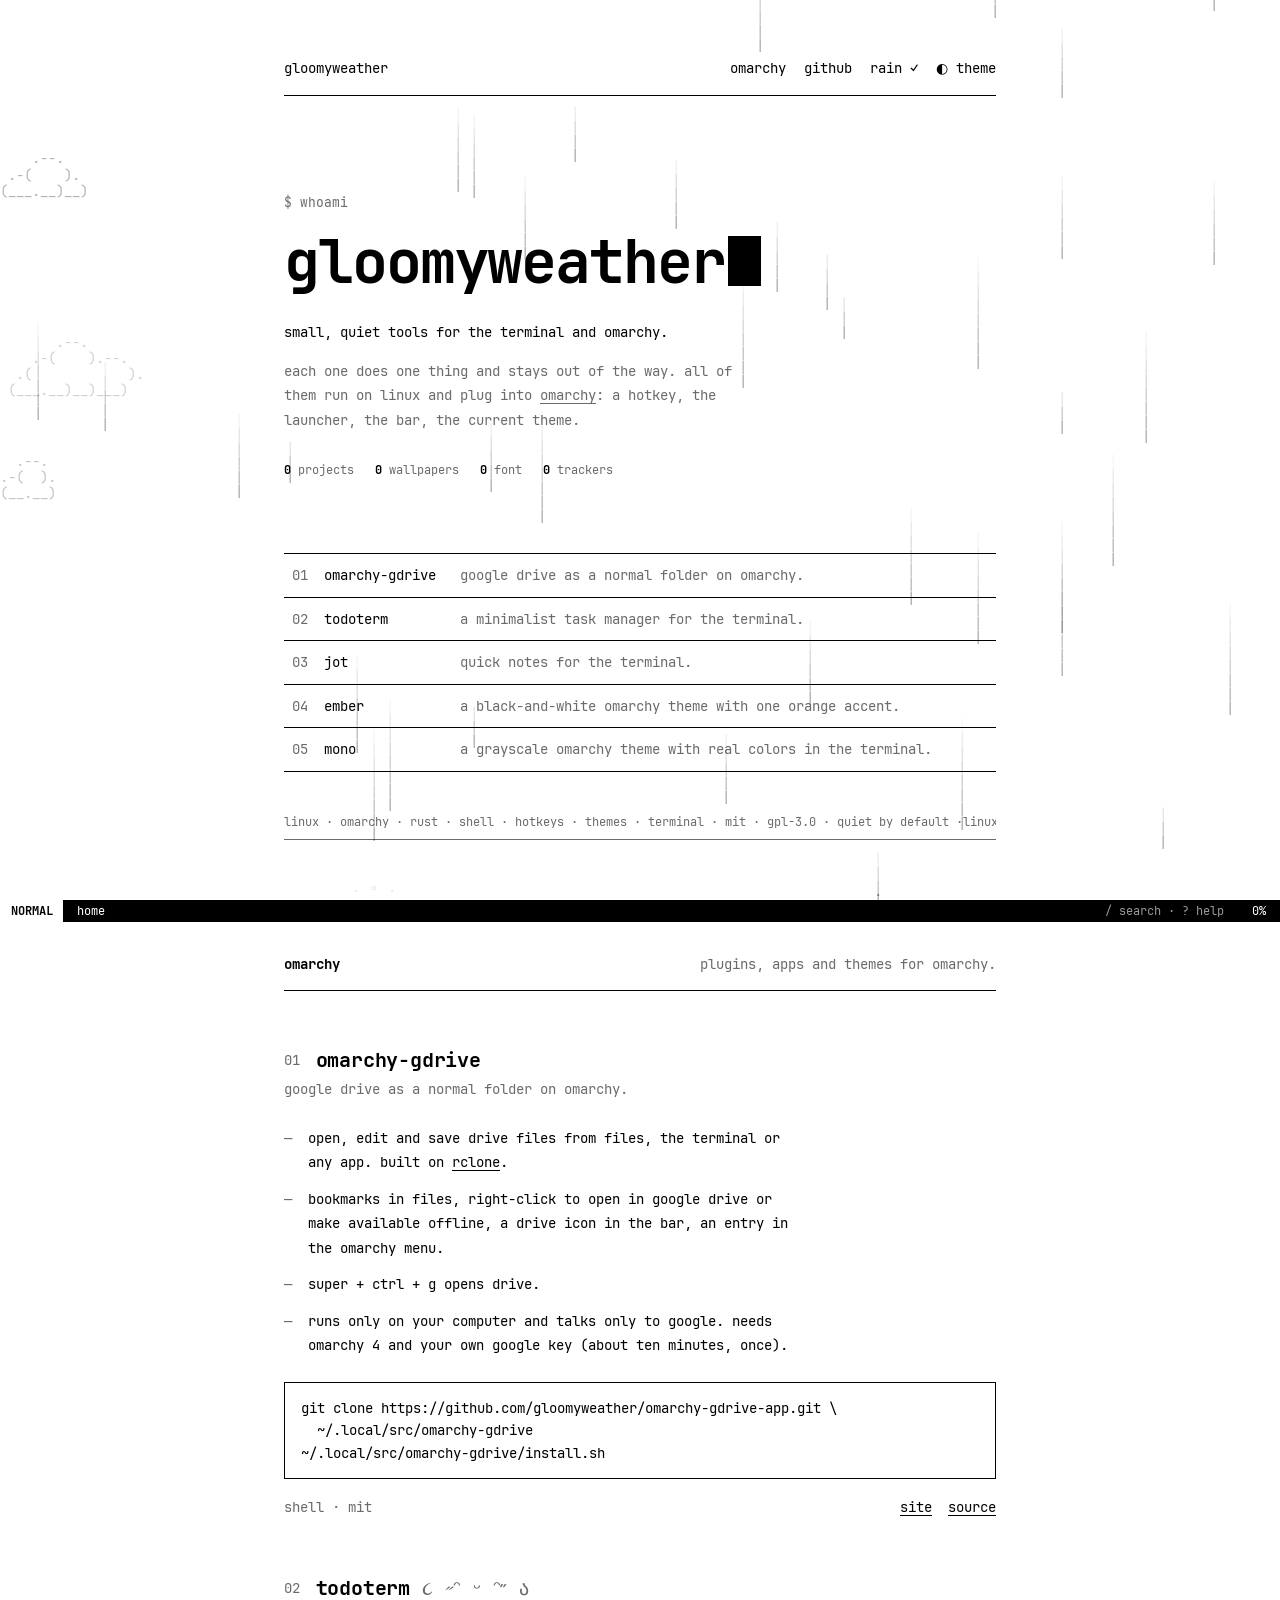
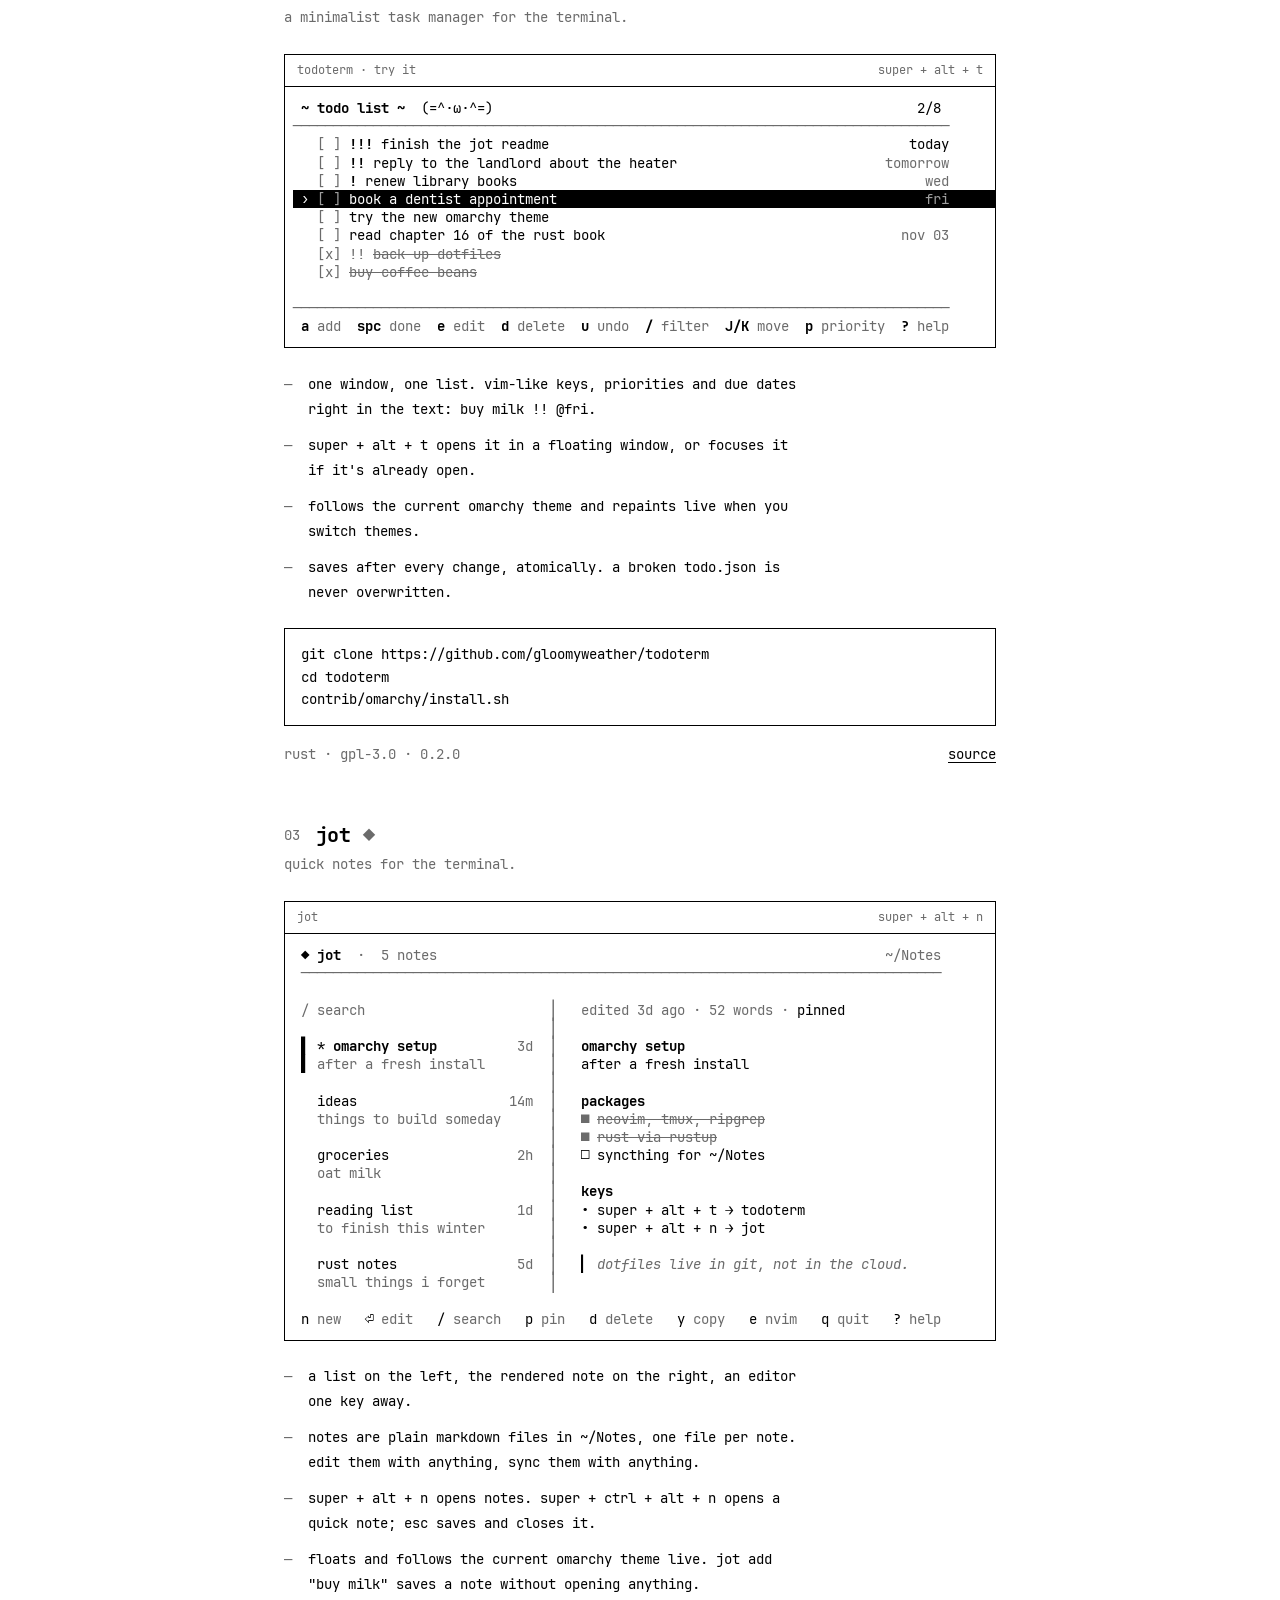
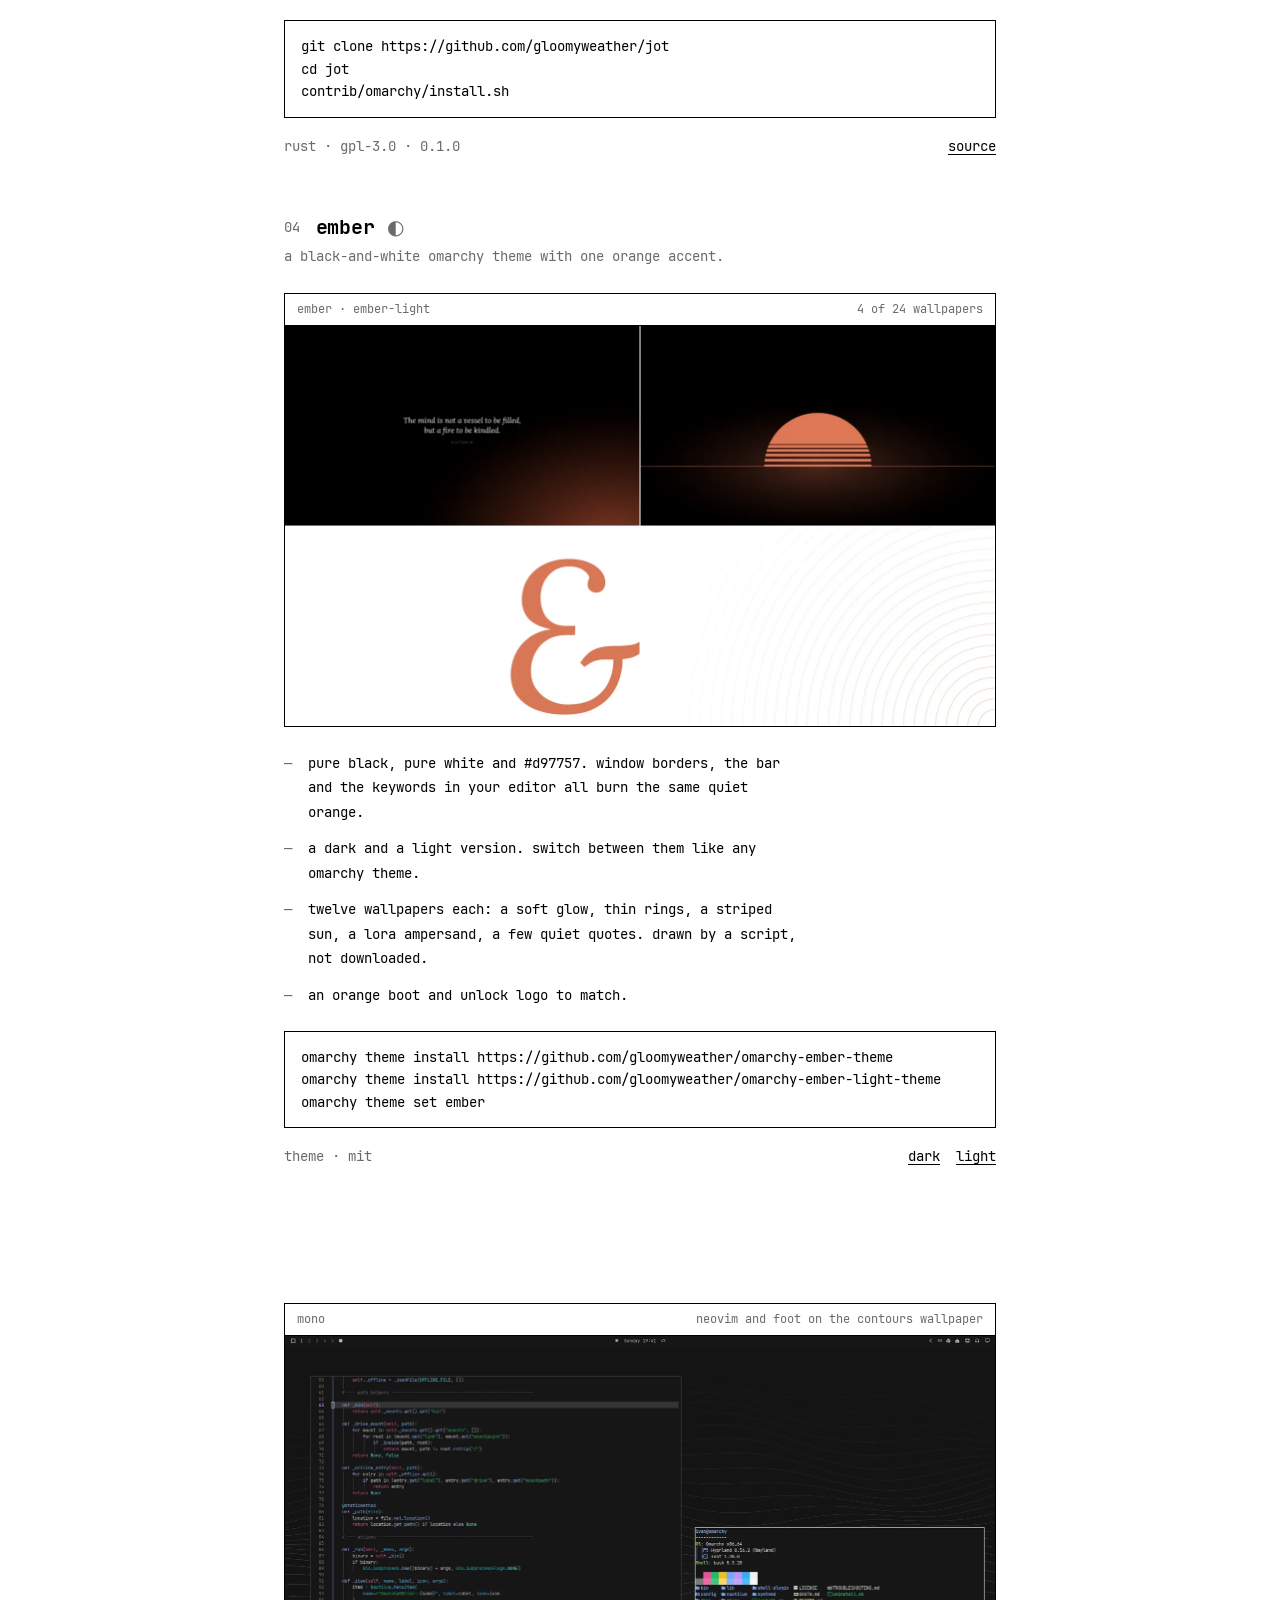
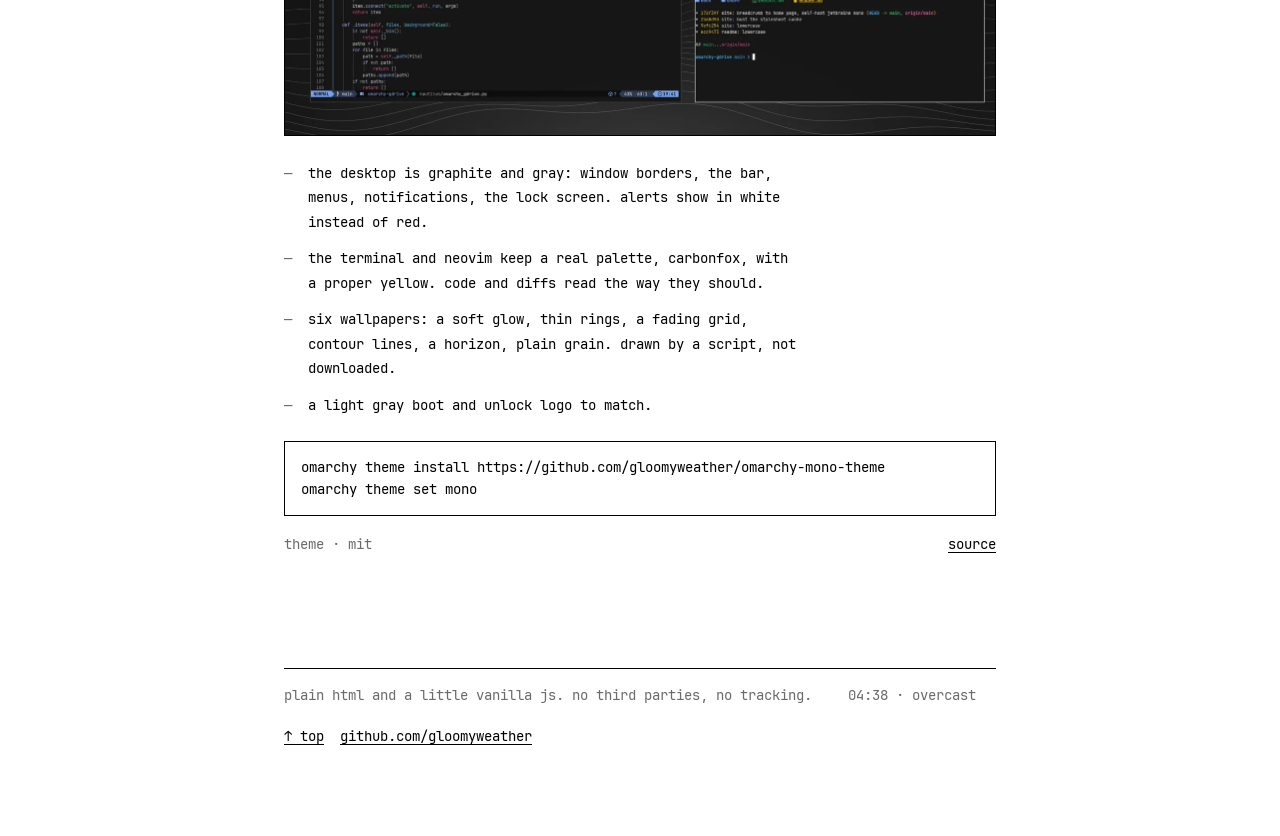
==== index.html @ 98095bf5 "command palette, toasts, click ripples, screenshot tilt, tab title, sudo joke Co-Authored-By: Claude" ====
<!doctype html>
<html lang="en">
<head>
<meta charset="utf-8">
<meta name="viewport" content="width=device-width, initial-scale=1">
<title>gloomyweather</title>
<meta name="description" content="small, quiet tools for the terminal and omarchy.">
<meta property="og:title" content="gloomyweather">
<meta property="og:description" content="small, quiet tools for the terminal and omarchy.">
<meta property="og:url" content="https://gloomyweather.github.io/">
<meta property="og:type" content="website">
<meta property="og:image" content="https://gloomyweather.github.io/og.png">
<meta property="og:image:width" content="1200">
<meta property="og:image:height" content="630">
<meta property="og:image:alt" content="gloomyweather: small, quiet tools for the terminal and omarchy.">
<meta name="twitter:card" content="summary_large_image">
<meta name="color-scheme" content="light dark">
<link rel="icon" href="favicon.svg" type="image/svg+xml">
<link rel="preload" href="fonts/JetBrainsMono-Regular.woff2" as="font" type="font/woff2" crossorigin>
<script>try{var t=localStorage.getItem("theme");if(t)document.documentElement.dataset.theme=t}catch(e){}</script>
<link rel="stylesheet" href="style.css?v=5">
<script src="script.js?v=1" defer></script>
</head>
<body>
<div class="page" id="top">
<header class="top">
  <a href="./">gloomyweather</a>
  <nav aria-label="sections"><a href="#omarchy">omarchy</a><a href="https://github.com/gloomyweather">github</a></nav>
</header>

<main>
<section class="hero">
  <div class="sky" aria-hidden="true">
    <pre class="cloud c1">    .--.
 .-(    ).
(___.__)__)</pre>
    <pre class="cloud c2">       .--.
    .-(    ).--.
  .(            ).
 (___.__)__)___)</pre>
    <pre class="cloud c3">  .--.
.-(  ).
(__.__)</pre>
  </div>
  <p class="prompt" aria-hidden="true"><span style="--n:8">$ whoami</span></p>
  <h1><span class="type">gloomyweather</span><span class="cur" aria-hidden="true"></span></h1>
  <p class="lead">small, quiet tools for the terminal and omarchy.</p>
  <p class="more">each one does one thing and stays out of the way. all of them run on linux
  and plug into <a href="https://omarchy.org">omarchy</a>: a hotkey, the launcher, the bar,
  the current theme.</p>
  <p class="stats"><span><b data-n="5">5</b> projects</span><span><b data-n="30">30</b> wallpapers</span><span><b data-n="1">1</b> font</span><span><b data-n="0">0</b> trackers</span></p>
</section>

<nav class="index" aria-label="projects">
  <ol>
    <li><a href="#omarchy-gdrive"><span class="n">01</span><span class="name">omarchy-gdrive</span><span class="tag">google drive as a normal folder on omarchy.</span></a></li>
    <li><a href="#todoterm"><span class="n">02</span><span class="name">todoterm</span><span class="tag">a minimalist task manager for the terminal.</span></a></li>
    <li><a href="#jot"><span class="n">03</span><span class="name">jot</span><span class="tag">quick notes for the terminal.</span></a></li>
    <li><a href="#ember"><span class="n">04</span><span class="name">ember</span><span class="tag">a black-and-white omarchy theme with one orange accent.</span></a></li>
    <li><a href="#mono"><span class="n">05</span><span class="name">mono</span><span class="tag">a grayscale omarchy theme with real colors in the terminal.</span></a></li>
  </ol>
</nav>

<div class="ticker" aria-hidden="true"><div><span>linux · omarchy · rust · shell · hotkeys · themes · terminal · mit · gpl-3.0 · quiet by default · </span><span>linux · omarchy · rust · shell · hotkeys · themes · terminal · mit · gpl-3.0 · quiet by default · </span></div></div>

<section class="group" id="omarchy" aria-labelledby="omarchy-h">
  <header><h2 id="omarchy-h">omarchy</h2><p>plugins, apps and themes for omarchy.</p></header>

  <article class="project" id="omarchy-gdrive">
    <h3><span class="n">01</span>omarchy-gdrive</h3>
    <p class="tagline">google drive as a normal folder on omarchy.</p>
    <ul>
      <li>open, edit and save drive files from files, the terminal or any app. built on <a href="https://rclone.org/">rclone</a>.</li>
      <li>bookmarks in files, right-click to open in google drive or make available offline, a drive icon in the bar, an entry in the omarchy menu.</li>
      <li><code>super + ctrl + g</code> opens drive.</li>
      <li>runs only on your computer and talks only to google. needs omarchy 4 and your own google key (about ten minutes, once).</li>
    </ul>
    <pre class="cmd">git clone https://github.com/gloomyweather/omarchy-gdrive-app.git \
  ~/.local/src/omarchy-gdrive
~/.local/src/omarchy-gdrive/install.sh</pre>
    <p class="meta"><span>shell · mit</span><span><a href="https://gloomyweather.github.io/omarchy-gdrive-app/">site</a><a href="https://github.com/gloomyweather/omarchy-gdrive-app">source</a></span></p>
  </article>

  <article class="project" id="todoterm">
    <h3><span class="n">02</span>todoterm<span class="mark bob" aria-hidden="true">૮ ˶ᵔ ᵕ ᵔ˶ ა</span></h3>
    <p class="tagline">a minimalist task manager for the terminal.</p>
    <figure class="win">
      <figcaption><span>todoterm</span><span>super + alt + t</span></figcaption>
      <pre class="tui" style="--lines:13" role="img" aria-label="todoterm: a list of eight tasks with priorities and due dates, one selected"><span class="ln"> <span class="b"> ~ todo list ~</span>  (=^<span class="g">･</span>ω<span class="g">･</span>^=)                                                     <span class="cnt">2</span>/8</span><span class="ln"> <span class="m">──────────────────────────────────────────────────────────────────────────────────</span></span><span class="ln t"><span class="gut">   </span><span class="box m">[ ] </span><span class="b">!!!</span> <span class="tx">finish the jot readme</span>                                             today</span><span class="ln t"><span class="gut">   </span><span class="box m">[ ] </span><span class="b">!!</span> <span class="tx">reply to the landlord about the heater</span>                          <span class="m">tomorrow</span></span><span class="ln t"><span class="gut">   </span><span class="box m">[ ] </span><span class="b">!</span> <span class="tx">renew library books</span>                                                   <span class="m">wed</span></span><span class="ln t sel"><span class="gut"> › </span><span class="box m">[ ] </span><span class="tx">book a dentist appointment</span>                                              <span class="m">fri</span></span><span class="ln t"><span class="gut">   </span><span class="box m">[ ] </span><span class="tx">try the new omarchy theme</span></span><span class="ln t"><span class="gut">   </span><span class="box m">[ ] </span><span class="tx">read chapter 16 of the rust book</span>                                     <span class="m">nov 03</span></span><span class="ln t done"><span class="gut">   </span><span class="box m">[x] </span><span class="b">!!</span> <span class="tx">back up dotfiles</span></span><span class="ln t done"><span class="gut">   </span><span class="box m">[x] </span><span class="tx">buy coffee beans</span></span><span class="ln"> </span><span class="ln"> <span class="m">──────────────────────────────────────────────────────────────────────────────────</span></span><span class="ln"> <span class="b"> a</span><span class="m"> add </span><span class="b"> spc</span><span class="m"> done </span><span class="b"> e</span><span class="m"> edit </span><span class="b"> d</span><span class="m"> delete </span><span class="b"> u</span><span class="m"> undo </span><span class="b"> /</span><span class="m"> filter </span><span class="b"> J/K</span><span class="m"> move </span><span class="b"> p</span><span class="m"> priority </span><span class="b"> ?</span><span class="m"> help</span></span></pre>
    </figure>
    <ul>
      <li>one window, one list. vim-like keys, priorities and due dates right in the text: <code>buy milk !! @fri</code>.</li>
      <li><code>super + alt + t</code> opens it in a floating window, or focuses it if it's already open.</li>
      <li>follows the current omarchy theme and repaints live when you switch themes.</li>
      <li>saves after every change, atomically. a broken <code>todo.json</code> is never overwritten.</li>
    </ul>
    <pre class="cmd">git clone https://github.com/gloomyweather/todoterm
cd todoterm
contrib/omarchy/install.sh</pre>
    <p class="meta"><span>rust · gpl-3.0 · 0.2.0</span><span><a href="https://github.com/gloomyweather/todoterm">source</a></span></p>
  </article>

  <article class="project" id="jot">
    <h3><span class="n">03</span>jot<span class="mark rot" aria-hidden="true">◆</span></h3>
    <p class="tagline">quick notes for the terminal.</p>
    <figure class="win">
      <figcaption><span>jot</span><span>super + alt + n</span></figcaption>
      <pre class="tui" style="--lines:21" role="img" aria-label="jot: a list of five notes on the left, the selected note rendered on the right">  ◆ <span class="b">jot</span><span class="m">  ·  5 notes</span>                                                        <span class="m">~/Notes</span>
  <span class="m">────────────────────────────────────────────────────────────────────────────────</span>

  <span class="m">/ search</span>                       <span class="m">│</span>   <span class="m">edited 3d ago · 52 words · </span>pinned
                                 <span class="m">│</span>
  ▌ * <span class="b">omarchy setup</span>          <span class="m">3d</span>  <span class="m">│</span>   <span class="b">omarchy setup</span>
  ▌ <span class="m">after a fresh install</span>        <span class="m">│</span>   after a fresh install
                                 <span class="m">│</span>
    ideas                   <span class="m">14m</span>  <span class="m">│</span>   <span class="b">packages</span>
    <span class="m">things to build someday</span>      <span class="m">│</span>   <span class="m">■ </span><span class="s m">neovim, tmux, ripgrep</span>
                                 <span class="m">│</span>   <span class="m">■ </span><span class="s m">rust via rustup</span>
    groceries                <span class="m">2h</span>  <span class="m">│</span>   □ syncthing for ~/Notes
    <span class="m">oat milk</span>                     <span class="m">│</span>
                                 <span class="m">│</span>   <span class="b">keys</span>
    reading list             <span class="m">1d</span>  <span class="m">│</span>   • super + alt + t → todoterm
    <span class="m">to finish this winter</span>        <span class="m">│</span>   • super + alt + n → jot
                                 <span class="m">│</span>
    rust notes               <span class="m">5d</span>  <span class="m">│</span>   ▎ <span class="i m">dotfiles live in git, not in the cloud.</span>
    <span class="m">small things i forget</span>        <span class="m">│</span>

  n<span class="m"> new   </span>⏎<span class="m"> edit   </span>/<span class="m"> search   </span>p<span class="m"> pin   </span>d<span class="m"> delete   </span>y<span class="m"> copy   </span>e<span class="m"> nvim   </span>q<span class="m"> quit   </span>?<span class="m"> help</span></pre>
    </figure>
    <ul>
      <li>a list on the left, the rendered note on the right, an editor one key away.</li>
      <li>notes are plain markdown files in <code>~/Notes</code>, one file per note. edit them with anything, sync them with anything.</li>
      <li><code>super + alt + n</code> opens notes. <code>super + ctrl + alt + n</code> opens a quick note; <code>esc</code> saves and closes it.</li>
      <li>floats and follows the current omarchy theme live. <code>jot add "buy milk"</code> saves a note without opening anything.</li>
    </ul>
    <pre class="cmd">git clone https://github.com/gloomyweather/jot
cd jot
contrib/omarchy/install.sh</pre>
    <p class="meta"><span>rust · gpl-3.0 · 0.1.0</span><span><a href="https://github.com/gloomyweather/jot">source</a></span></p>
  </article>

  <article class="project" id="ember">
    <h3><span class="n">04</span>ember<span class="mark rot" aria-hidden="true">◐</span></h3>
    <p class="tagline">a black-and-white omarchy theme with one orange accent.</p>
    <figure class="win">
      <figcaption><span>ember · ember-light</span><span>4 of 24 wallpapers</span></figcaption>
      <img class="shot" src="ember.webp" width="1424" height="802" loading="lazy" decoding="async" alt="four ember wallpapers: a plutarch quote over an orange glow and a striped half-sun on black, a giant orange ampersand and thin orange rings on white">
    </figure>
    <ul>
      <li>pure black, pure white and <code>#d97757</code>. window borders, the bar and the keywords in your editor all burn the same quiet orange.</li>
      <li>a dark and a light version. switch between them like any omarchy theme.</li>
      <li>twelve wallpapers each: a soft glow, thin rings, a striped sun, a lora ampersand, a few quiet quotes. drawn by a script, not downloaded.</li>
      <li>an orange boot and unlock logo to match.</li>
    </ul>
    <pre class="cmd">omarchy theme install https://github.com/gloomyweather/omarchy-ember-theme
omarchy theme install https://github.com/gloomyweather/omarchy-ember-light-theme
omarchy theme set ember</pre>
    <p class="meta"><span>theme · mit</span><span><a href="https://github.com/gloomyweather/omarchy-ember-theme">dark</a><a href="https://github.com/gloomyweather/omarchy-ember-light-theme">light</a></span></p>
  </article>
  <article class="project" id="mono">
    <h3><span class="n">05</span>mono<span class="mark pulse" aria-hidden="true">▒</span></h3>
    <p class="tagline">a grayscale omarchy theme with real colors in the terminal.</p>
    <figure class="win">
      <figcaption><span>mono</span><span>neovim and foot on the contours wallpaper</span></figcaption>
      <img class="shot" src="mono.webp?v=2" width="1424" height="801" loading="lazy" decoding="async" alt="a graphite desktop with gray topographic lines: neovim with python code in pink, green, blue and purple, and a terminal with fastfetch, a colored file list and a git log">
    </figure>
    <ul>
      <li>the desktop is graphite and gray: window borders, the bar, menus, notifications, the lock screen. alerts show in white instead of red.</li>
      <li>the terminal and neovim keep a real palette, carbonfox, with a proper yellow. code and diffs read the way they should.</li>
      <li>six wallpapers: a soft glow, thin rings, a fading grid, contour lines, a horizon, plain grain. drawn by a script, not downloaded.</li>
      <li>a light gray boot and unlock logo to match.</li>
    </ul>
    <pre class="cmd">omarchy theme install https://github.com/gloomyweather/omarchy-mono-theme
omarchy theme set mono</pre>
    <p class="meta"><span>theme · mit</span><span><a href="https://github.com/gloomyweather/omarchy-mono-theme">source</a></span></p>
  </article>
</section>
</main>

<footer class="bottom">
  <span>plain html and a little vanilla js. no third parties, no tracking.</span>
  <span><a class="up" href="#top">↑ top</a><a href="https://github.com/gloomyweather">github.com/gloomyweather</a></span>
</footer>
</div>
<dialog id="help" class="help" aria-labelledby="help-h">
  <div class="pad">
    <h2 id="help-h">keys</h2>
    <dl>
      <dt><kbd>j</kbd><kbd>k</kbd></dt><dd>next / previous project</dd>
      <dt><kbd>1</kbd>–<kbd>5</kbd></dt><dd>jump to a project</dd>
      <dt><kbd>g</kbd><kbd>G</kbd></dt><dd>top / bottom</dd>
      <dt><kbd>t</kbd></dt><dd>light / dark</dd>
      <dt><kbd>r</kbd></dt><dd>rain</dd>
      <dt><kbd>/</kbd> <kbd>ctrl</kbd><kbd>k</kbd></dt><dd>search and commands</dd>
      <dt><kbd>?</kbd></dt><dd>this window</dd>
    </dl>
    <p>in the todoterm window: hover, click, or j / k / space.</p>
    <p>esc closes.</p>
  </div>
</dialog>
</body>
</html>
---- style.css ----
@font-face { font-family: "JetBrains Mono"; font-style: normal; font-weight: 400; font-display: swap; src: url("fonts/JetBrainsMono-Regular.woff2") format("woff2"); }
@font-face { font-family: "JetBrains Mono"; font-style: normal; font-weight: 700; font-display: swap; src: url("fonts/JetBrainsMono-Bold.woff2") format("woff2"); }
@font-face { font-family: "JetBrains Mono"; font-style: italic; font-weight: 400; font-display: swap; src: url("fonts/JetBrainsMono-Italic.woff2") format("woff2"); }
:root {
  --ink: #000;
  --paper: #fff;
  --faint: #6b6b6b;
  --gutter: 24px;
  --page: 760px;
  --out: cubic-bezier(.2, .7, .2, 1);
  --inout: cubic-bezier(.65, 0, .35, 1);
}
@media (prefers-color-scheme: dark) {
  :root:not([data-theme="light"]) { --ink: #fff; --paper: #000; --faint: #8a8a8a; }
}
:root[data-theme="dark"] { --ink: #fff; --paper: #000; --faint: #8a8a8a; color-scheme: dark; }
:root[data-theme="light"] { color-scheme: light; }
* { box-sizing: border-box; }
html { background: var(--paper); color: var(--ink); -webkit-text-size-adjust: 100%; }
@media (prefers-reduced-motion: no-preference) { html { scroll-behavior: smooth; } }
body {
  margin: 0;
  background: var(--paper);
  font-family: "JetBrains Mono", ui-monospace, monospace;
  font-size: 14px;
  line-height: 1.75;
  font-variant-ligatures: none;
  -webkit-font-smoothing: antialiased;
}
.page { max-width: var(--page); margin: 0 auto; padding: 56px var(--gutter) 88px; }
a { color: inherit; text-decoration: underline; text-decoration-thickness: 1px; text-underline-offset: 3px; transition: text-decoration-thickness .15s, text-underline-offset .15s; }
a:hover { text-decoration-thickness: 2px; text-underline-offset: 4px; }
a:focus-visible, button:focus-visible { outline: 1px solid var(--ink); outline-offset: 3px; text-decoration: none; }
::selection { background: var(--ink); color: var(--paper); }
code, pre { font-family: inherit; font-size: inherit; }
p, li { margin: 0 0 12px; }
code { transition: background-color .15s, color .15s; }

/* header: the rule draws itself on load */
.top {
  display: flex; flex-wrap: wrap; justify-content: space-between; align-items: baseline; gap: 4px 16px;
  padding-bottom: 14px; border-bottom: 1px solid transparent;
  background: linear-gradient(var(--ink), var(--ink)) left bottom / 100% 1px no-repeat;
  background-origin: border-box;
  animation: draw 1.1s var(--inout) both, fade .8s ease both;
}
.top a { text-decoration: none; }
.top a:hover { text-decoration: underline; }
.top nav a { margin-left: 18px; }
.theme { font: inherit; color: inherit; background: none; border: 0; padding: 0; margin-left: 18px; cursor: pointer; }
.theme:hover { text-decoration: underline; text-underline-offset: 3px; }
.theme .ico { display: inline-block; transition: transform .6s var(--out); }
@keyframes draw { from { background-size: 0 1px; } }
@keyframes fade { from { opacity: 0; } }
@keyframes up { from { opacity: 0; transform: translateY(12px); } }

/* intro: the name is typed, the cursor travels with it */
.hero { padding: 96px 0 72px; }
.hero h1 { --n: 13; --d: 1s; font-size: clamp(34px, 8vw, 60px); line-height: 1; font-weight: 700; letter-spacing: -0.035em; margin: 0 0 28px; }
.type { display: inline-block; animation: typein calc(var(--n) * 70ms) steps(var(--n)) var(--d, .25s) both; }
@keyframes typein { from { clip-path: inset(-.1em 100% -.35em 0); } to { clip-path: inset(-.1em 0 -.35em 0); } }
.cur {
  display: inline-block; width: 0.55em; height: 0.82em; margin-left: 0.06em; background: var(--ink); vertical-align: -0.04em;
  animation: curmove calc(var(--n) * 70ms) steps(var(--n)) var(--d, .25s) backwards, blink 1.2s steps(1) calc(var(--n) * 70ms + var(--d, .25s)) infinite;
}
@keyframes curmove { from { transform: translateX(calc(var(--n) * -0.565em)); } }
@keyframes blink { 50% { opacity: 0; } }
.lead { margin: 0 0 14px; }
.hero p { max-width: 60ch; }
.hero .lead { animation: up .9s var(--out) 2.05s both; }
.hero .more { color: var(--faint); animation: up .9s var(--out) 2.2s both; }
.hero .cur.live { cursor: pointer; }
.hero { position: relative; }
.hero > :not(.sky) { position: relative; z-index: 1; }
.prompt { margin: 0 0 18px; font-size: 13px; color: var(--faint); }
.prompt span { display: inline-block; animation: typein calc(var(--n) * 70ms) steps(var(--n)) .2s both; }
.stats { display: flex; flex-wrap: wrap; gap: 4px 3ch; margin: 28px 0 0; font-size: 12px; color: var(--faint); animation: up .9s var(--out) 2.35s both; }
.stats b { color: var(--ink); font-weight: 700; }

/* clouds drift behind the intro */
.sky { position: absolute; z-index: 0; top: 0; bottom: 0; left: 50%; width: 100vw; transform: translateX(-50%); overflow: hidden; pointer-events: none; }
.cloud { position: absolute; margin: 0; color: var(--faint); opacity: .5; line-height: 1.15; font-size: 14px; white-space: pre; animation: drift linear infinite; }
.c1 { top: 12%; animation-duration: 160s; animation-delay: -40s; }
.c2 { top: 52%; animation-duration: 230s; animation-delay: -150s; opacity: .32; }
.c3 { top: 78%; animation-duration: 120s; animation-delay: -95s; opacity: .4; }
@keyframes drift { from { transform: translateX(-30vw); } to { transform: translateX(110vw); } }

/* ticker between the index and the projects */
.ticker { margin-top: 40px; overflow: hidden; border-bottom: 1px solid var(--faint); padding-bottom: 6px; font-size: 12px; color: var(--faint); white-space: nowrap; }
.ticker > div { display: inline-flex; animation: ticker 60s linear infinite; }
.ticker:hover > div { animation-play-state: paused; }
@keyframes ticker { to { transform: translateX(-50%); } }

/* block cursor: trails the mouse and wraps links */
.blk { position: fixed; z-index: 95; top: 0; left: 0; width: 10px; height: 10px; background: #fff; mix-blend-mode: difference; pointer-events: none; opacity: 0; transition: opacity .25s; will-change: transform, width, height; }
.blk.on { opacity: 1; }

/* index: a row fills from the left, the arrow drops in */
.index ol { list-style: none; margin: 0; padding: 0; border-top: 1px solid var(--ink); }
.index li { margin: 0; border-bottom: 1px solid var(--ink); }
.index a { position: relative; isolation: isolate; display: grid; grid-template-columns: 5ch 17ch 1fr; padding: 9px 0; text-decoration: none; transition: color .2s; }
.index a::before { content: ""; position: absolute; inset: 0; z-index: -1; background: var(--ink); transform: scaleX(0); transform-origin: left; transition: transform .3s var(--inout); }
.index a::after { content: "↓"; position: absolute; right: 1ch; top: 9px; color: var(--paper); opacity: 0; transform: translateY(-8px); transition: opacity .2s, transform .3s var(--out); }
.index a:hover, .index a:focus-visible { color: var(--paper); outline: none; }
.index a:hover::before, .index a:focus-visible::before { transform: scaleX(1); }
.index a:hover::after, .index a:focus-visible::after { opacity: 1; transform: none; }
.index .n, .index .tag { color: var(--faint); transition: color .2s, transform .3s var(--out); }
.index a:hover .n, .index a:focus-visible .n, .index a:hover .tag, .index a:focus-visible .tag { color: var(--paper); }
.index a:hover .name, .index a:focus-visible .name, .index a:hover .tag, .index a:focus-visible .tag { transform: translateX(1ch); }
.index .name { transition: transform .3s var(--out); }
.index .n { padding-left: 1ch; }

/* groups */
.group { margin-top: 112px; }
.group > header {
  display: flex; justify-content: space-between; align-items: baseline; gap: 24px; padding-bottom: 14px;
  border-bottom: 1px solid transparent;
  background: linear-gradient(var(--ink), var(--ink)) left bottom / 100% 1px no-repeat;
  background-origin: border-box;
}
.group h2 { font-size: 14px; margin: 0; }
.group > header p { margin: 0; color: var(--faint); text-align: right; }

/* projects */
.project { padding-top: 56px; scroll-margin-top: 24px; }
.project h3 { width: fit-content; font-size: 20px; line-height: 1.3; letter-spacing: -0.01em; margin: 0 0 4px; }
.project h3 .n { font-size: 14px; font-weight: 400; color: var(--faint); margin-right: 2ch; vertical-align: 0.15em; }
.mark { display: inline-block; font-weight: 400; color: var(--faint); margin-left: 1ch; transition: transform .7s var(--out); }
.tagline { color: var(--faint); margin: 0 0 24px; }
.project ul { list-style: none; padding: 0; margin: 24px 0; max-width: 64ch; }
.project li { position: relative; padding-left: 3ch; }
.project li::before { content: "—"; position: absolute; left: 0; color: var(--faint); transition: transform .25s var(--out), color .25s; }
.project li:hover::before { transform: translateX(.6ch); color: var(--ink); }
.cmdwrap { position: relative; margin: 0 0 16px; }
.cmd { border: 1px solid var(--ink); padding: 14px 16px; margin: 0; line-height: 1.6; white-space: pre; overflow-x: auto; transition: background-color .2s, color .2s; }
.copy { position: absolute; top: 7px; right: 8px; font: inherit; font-size: 12px; line-height: 1.4; color: var(--faint); background: var(--paper); border: 0; padding: 0 4px; cursor: pointer; transition: opacity .2s, color .2s; }
.copy:hover, .copy.ok { color: var(--ink); }
@media (hover: hover) {
  .copy { opacity: 0; }
  .cmdwrap:hover .copy, .copy:focus-visible, .copy.ok { opacity: 1; }
  .project:hover .mark.rot { transform: rotate(180deg); }
  .project:hover .mark.bob { animation: bob 1.6s ease-in-out infinite; }
  .project:hover .mark.pulse { animation: pulse 1s steps(3) infinite; }
}
@keyframes bob { 50% { transform: translateY(-3px); } }
@keyframes pulse { 50% { opacity: .25; } }
.meta { display: flex; justify-content: space-between; gap: 16px; flex-wrap: wrap; color: var(--faint); margin: 0; }
.meta a { color: var(--ink); margin-left: 2ch; }
.meta a:first-child { margin-left: 0; }

/* a project title blinks like a found cursor when you jump to it */
.project h3.hit { animation: hit .9s steps(1, end) 1; }
.project h3.hit .n, .project h3.hit .mark { animation: hit-faint .9s steps(1, end) 1; }
@keyframes hit { 0%, 50% { background: var(--ink); color: var(--paper); } 25%, 75%, 100% { background: transparent; color: var(--ink); } }
@keyframes hit-faint { 0%, 50% { color: var(--paper); } 25%, 75%, 100% { color: var(--faint); } }

/* windows: terminal captures print line by line, screenshots wipe in */
.win { margin: 0 0 8px; border: 1px solid var(--ink); container-type: inline-size; overflow: hidden; }
.win figcaption { display: flex; justify-content: space-between; gap: 16px; padding: 5px 12px; border-bottom: 1px solid var(--ink); font-size: 12px; color: var(--faint); }
.win .try { animation: fade 1s ease 2.2s both; }
.shot { display: block; width: 100%; height: auto; transition: transform 1.2s var(--out); }
.zoombtn { display: block; width: 100%; padding: 0; border: 0; background: none; font: inherit; cursor: zoom-in; overflow: hidden; }
@media (hover: hover) { .zoombtn:hover .shot { transform: scale(1.025); } }
.tui {
  margin: 0;
  padding: 12px 0;
  font-size: min(14px, calc((min(100vw, var(--page)) - 2 * var(--gutter) - 2px) / 50.4));
  font-size: min(14px, 100cqw / 50.4);
  line-height: 1.3;
  white-space: pre;
  overflow: hidden;
}
.rvw:not(.in) .tui, .rvw:not(.in) .shot { clip-path: inset(0 0 100% 0); }
.rvw.in .tui { animation: print calc(var(--lines, 14) * 55ms) steps(var(--lines, 14)) .1s both; }
.rvw.in .shot { animation: print 1.1s var(--inout) .1s both; }
@keyframes print { from { clip-path: inset(0 0 100% 0); } to { clip-path: inset(0); } }
.tui .b { font-weight: 700; }
.tui .m, .tui .d { color: var(--faint); }
.tui .i { font-style: italic; }
.tui .u { text-decoration: underline; }
.tui .s { text-decoration: line-through; }
.tui .r { background: var(--ink); color: var(--paper); }
.tui .r.m { color: color-mix(in srgb, var(--paper) 62%, var(--ink)); }
.tui .g { display: inline-block; width: 1ch; text-align: center; overflow: hidden; vertical-align: bottom; }
/* todoterm is alive: rows are lines, the selected one is inverted */
.tui .ln { display: block; }
.tui .t { margin-left: 1ch; }
.tui .t .tx { text-decoration: none; }
.tui .t.done .tx { text-decoration: line-through; color: var(--faint); }
.tui .t.done .b { font-weight: 400; color: var(--faint); }
.tui .t.sel { background: var(--ink); color: var(--paper); }
.tui .t.sel .m, .tui .t.sel .box, .tui .t.sel.done .tx, .tui .t.sel.done .b { color: color-mix(in srgb, var(--paper) 62%, var(--ink)); }
.tui[tabindex] { cursor: default; }
.tui[tabindex]:focus-visible { outline: 1px solid var(--ink); outline-offset: -5px; }

/* footer */
.bottom { margin-top: 112px; padding-top: 14px; border-top: 1px solid var(--ink); color: var(--faint); display: flex; justify-content: space-between; gap: 16px; flex-wrap: wrap; }
.bottom a { color: var(--ink); }
.bottom .up { margin-right: 2ch; }
.bottom .wx { margin-left: auto; margin-right: auto; }

/* reveal on scroll (the classes are added by script.js, so no script means no hidden content) */
.rv { transition: opacity .7s ease, transform .7s var(--out), background-size 1s var(--inout); }
.rv:not(.in) { opacity: 0; transform: translateY(14px); }
.group > header.rv:not(.in) { background-size: 0 1px; }

/* scroll progress and a vim-style status line */
.progress { position: fixed; top: 0; left: 0; right: 0; height: 2px; z-index: 100; background: var(--ink); transform: scaleX(0); transform-origin: left; pointer-events: none; }
.sl {
  position: fixed; left: 0; right: 0; bottom: 0; z-index: 90; display: flex; gap: 2ch; height: 22px;
  background: var(--ink); color: var(--paper); font-size: 12px; line-height: 22px; white-space: nowrap; overflow: hidden;
  transform: translateY(100%); transition: transform .4s var(--out); pointer-events: none;
}
.sl.show { transform: none; }
.sl .mode { padding: 0 1.5ch; background: var(--paper); color: var(--ink); font-weight: 700; }
.sl .grow { flex: 1; }
.sl .hint { opacity: .6; }
.sl .pct { padding-right: 2ch; min-width: 6ch; text-align: right; }

/* ascii rain */
.rain { position: fixed; inset: 0; width: 100%; height: 100%; z-index: 80; pointer-events: none; opacity: 0; transition: opacity .9s; }
.rain.on { opacity: 1; }

/* dialogs: help and screenshot viewer */
dialog { color: var(--ink); background: var(--paper); border: 1px solid var(--ink); padding: 0; max-width: calc(100vw - 32px); font: inherit; }
dialog::backdrop { background: color-mix(in srgb, var(--paper) 78%, transparent); backdrop-filter: blur(3px); }
dialog[open] { animation: pop .25s var(--out); }
dialog[open]::backdrop { animation: fade .25s ease; }
@keyframes pop { from { opacity: 0; transform: translateY(8px) scale(.985); } }
.help .pad { padding: 20px 24px 8px; }
.help h2 { font-size: 14px; margin: 0 0 14px; }
.help dl { display: grid; grid-template-columns: auto 1fr; gap: 6px 3ch; margin: 0 0 14px; }
.help dt { white-space: nowrap; }
.help dd { margin: 0; color: var(--faint); }
.help p { color: var(--faint); font-size: 12px; margin: 0 0 12px; }
kbd { font: inherit; font-size: 12px; border: 1px solid var(--ink); padding: 0 .8ch; margin-right: .5ch; }
.lb { width: min(96vw, 1424px); max-height: 94vh; overflow: auto; cursor: zoom-out; }
.lb img { display: block; width: 100%; height: auto; }

/* toasts, ripples, palette */
.toast { position: fixed; right: 16px; bottom: 36px; z-index: 96; max-width: calc(100vw - 32px); padding: 4px 12px; background: var(--ink); color: var(--paper); font-size: 12px; line-height: 1.6; pointer-events: none; opacity: 0; transform: translateY(8px); }
.toast.show { animation: toast 2.2s var(--out) both; }
@keyframes toast { 0% { opacity: 0; transform: translateY(8px); } 10%, 85% { opacity: 1; transform: none; } 100% { opacity: 0; transform: translateY(4px); } }
.rip { position: fixed; z-index: 94; width: 8px; height: 8px; margin: -4px 0 0 -4px; border: 1px solid var(--ink); border-radius: 50%; pointer-events: none; animation: rip .8s var(--out) both; }
@keyframes rip { from { opacity: .7; transform: scale(.3); } to { opacity: 0; transform: scale(7); } }
.zoombtn { transform-origin: center; }
.pal { width: min(560px, calc(100vw - 32px)); margin: 14vh auto 0; }
.pal .pin { display: flex; gap: 1ch; align-items: center; padding: 0 18px; border-bottom: 1px solid var(--ink); }
.pal input { flex: 1; min-width: 0; font: inherit; color: inherit; background: none; border: 0; outline: 0; padding: 14px 0; }
.pal input::placeholder { color: var(--faint); }
.pal ul { list-style: none; margin: 0; padding: 4px 0; max-height: 50vh; overflow: auto; }
.pal li { display: flex; justify-content: space-between; gap: 2ch; margin: 0; padding: 4px 18px; cursor: pointer; }
.pal li .k { color: var(--faint); }
.pal li.sel { background: var(--ink); color: var(--paper); }
.pal li.sel .k { color: inherit; opacity: .6; }
.pal li.none { color: var(--faint); cursor: default; }
.pal .phint { margin: 0; padding: 6px 18px; border-top: 1px solid var(--ink); color: var(--faint); font-size: 12px; }

/* 404 */
.lost { padding: 96px 0 0; }
.lost h1 { --n: 3; font-size: clamp(34px, 8vw, 60px); line-height: 1; letter-spacing: -0.035em; margin: 0 0 28px; }
.lost p { animation: up .9s var(--out) .8s both; }
.lost .path { color: var(--faint); animation-delay: 1s; }

/* theme switch: a circle grows from the button */
::view-transition-old(root), ::view-transition-new(root) { animation: none; mix-blend-mode: normal; }
::view-transition-old(root) { z-index: 0; }
::view-transition-new(root) { z-index: 1; }

@media (max-width: 600px) {
  :root { --gutter: 16px; }
  .page { padding-top: 32px; }
  .top { font-size: 13px; }
  .top nav a, .theme { margin-left: 12px; }
  .hero { padding: 64px 0 48px; }
  .index a { grid-template-columns: 5ch 1fr; }
  .index .tag { grid-column: 2; }
  .group { margin-top: 88px; }
  .group > header { flex-direction: column; gap: 2px; }
  .group > header p { text-align: left; }
  .project h3 { font-size: 18px; }
  .project h3 .n { margin-right: 1ch; }
  .cmd { font-size: 12.5px; padding: 12px 14px; }
  .sl .hint { display: none; }
  .cloud { font-size: 11px; }
}

@media (prefers-reduced-motion: reduce) {
  *, *::before, *::after { animation-duration: .001ms !important; animation-delay: 0s !important; animation-iteration-count: 1 !important; transition-duration: .001ms !important; transition-delay: 0s !important; }
  .cur { animation: none; }
}
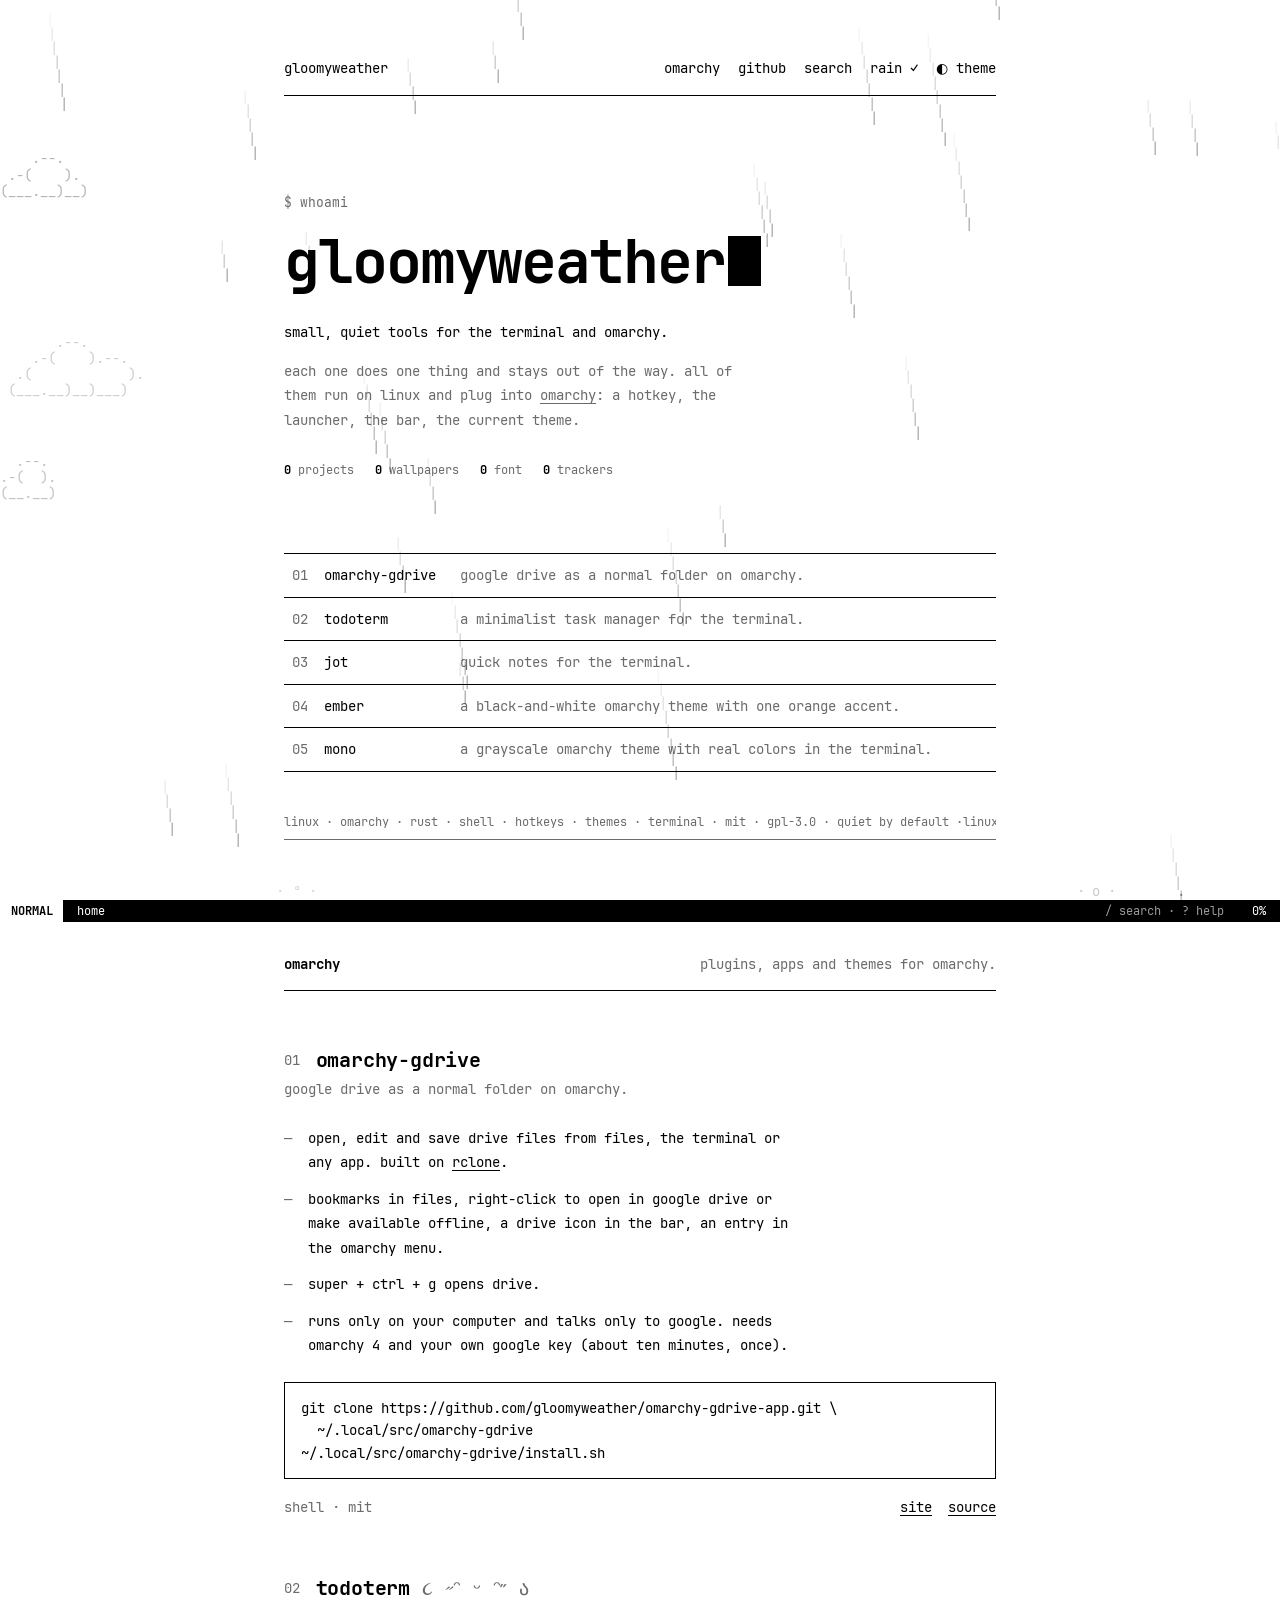
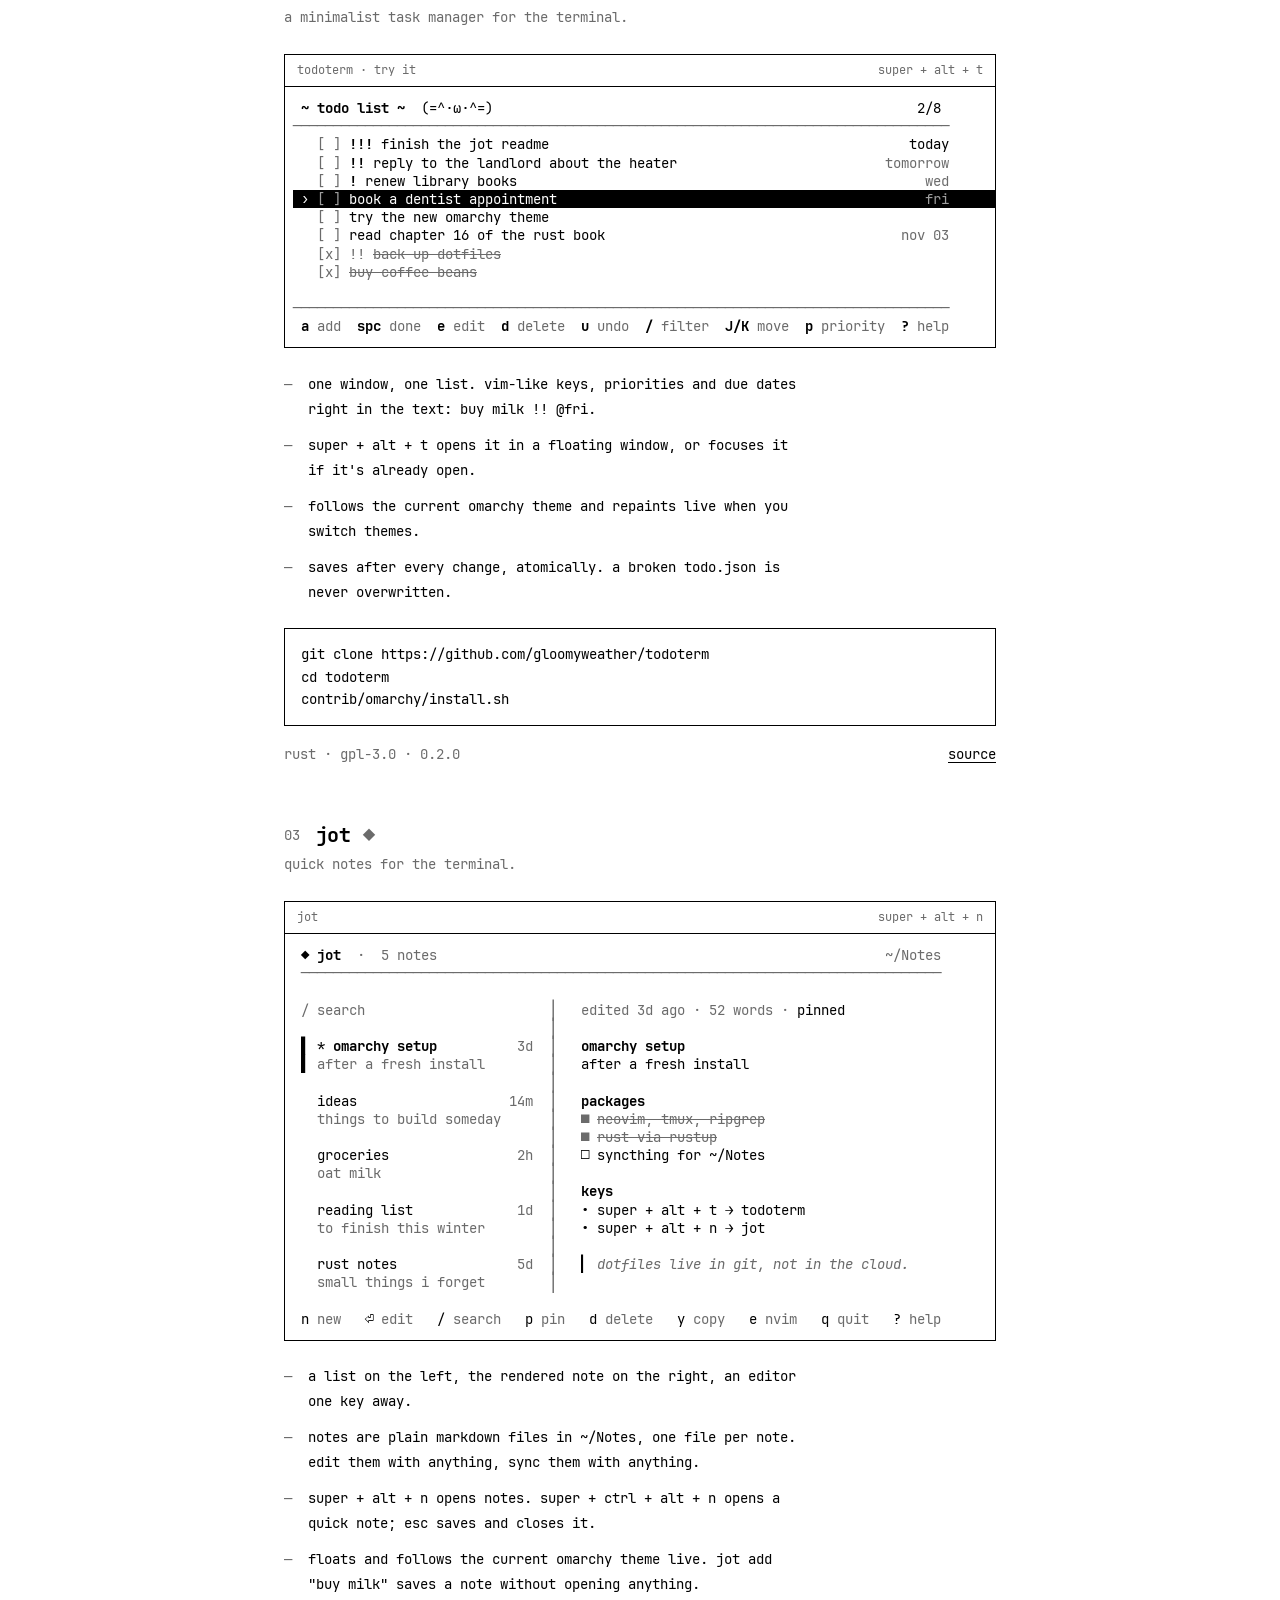
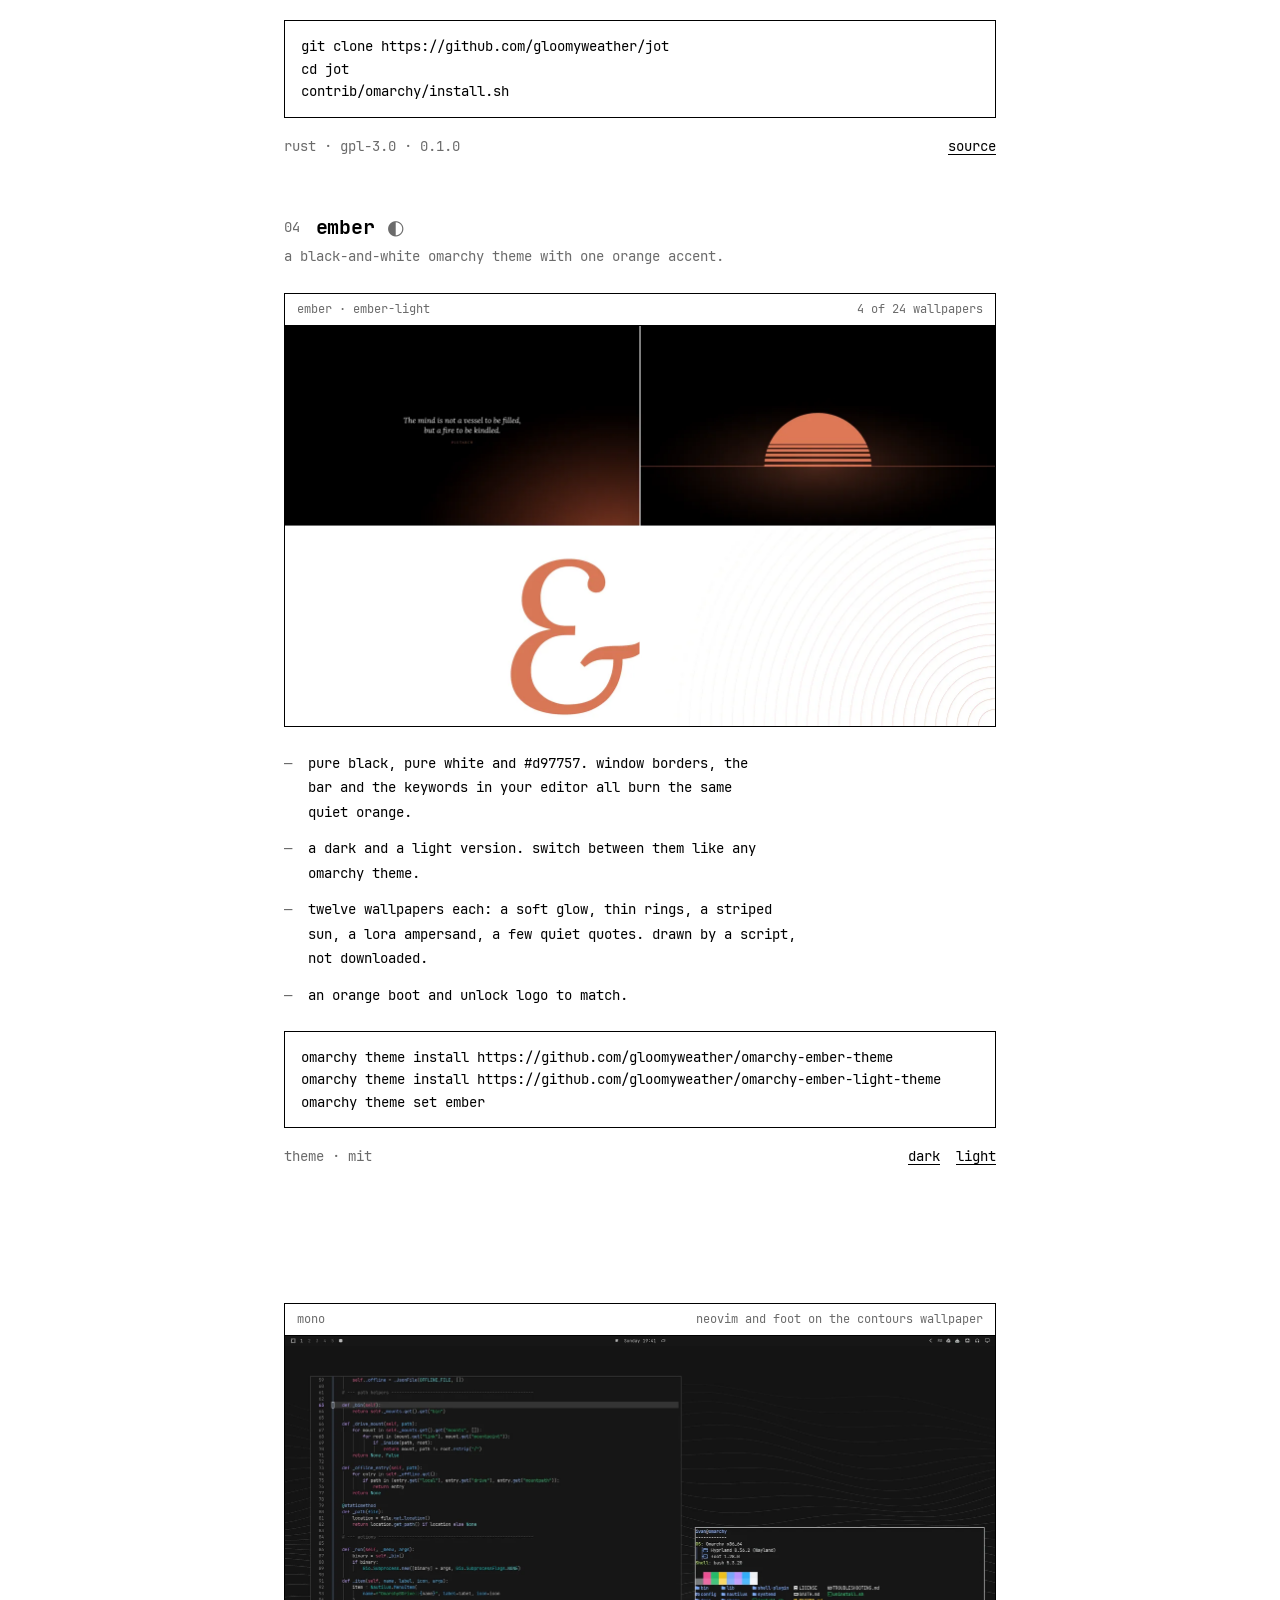
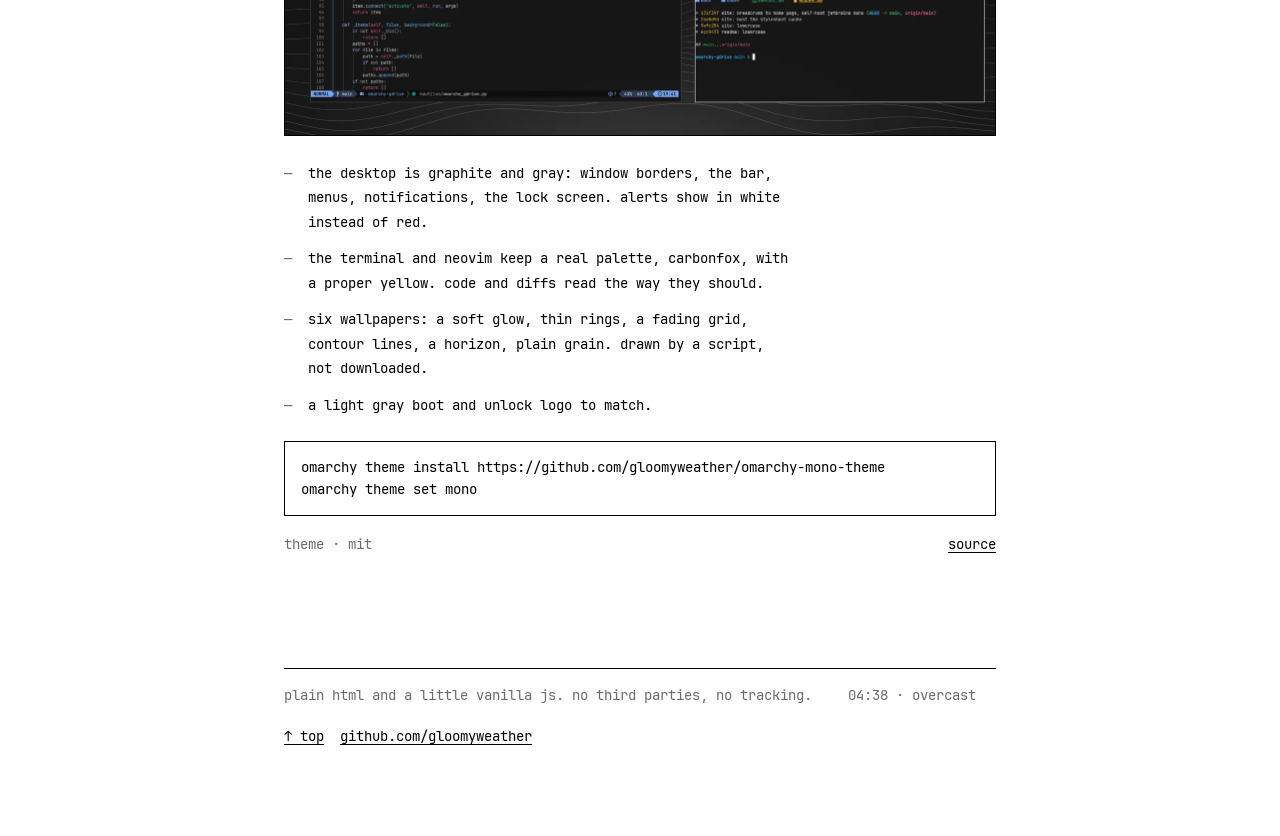
==== commit 8ab040e7: "drop click effects (cursor rain toggle, title blink); skip link, theme-color, text-wrap, print style" ====
--- a/index.html
+++ b/index.html
@@ -15,6 +15,8 @@
 <meta property="og:image:alt" content="gloomyweather: small, quiet tools for the terminal and omarchy.">
 <meta name="twitter:card" content="summary_large_image">
 <meta name="color-scheme" content="light dark">
+<meta name="theme-color" content="#ffffff" media="(prefers-color-scheme: light)">
+<meta name="theme-color" content="#000000" media="(prefers-color-scheme: dark)">
 <link rel="icon" href="favicon.svg" type="image/svg+xml">
 <link rel="preload" href="fonts/JetBrainsMono-Regular.woff2" as="font" type="font/woff2" crossorigin>
 <script>try{var t=localStorage.getItem("theme");if(t)document.documentElement.dataset.theme=t}catch(e){}</script>
--- a/style.css
+++ b/style.css
@@ -16,6 +16,9 @@
 :root[data-theme="dark"] { --ink: #fff; --paper: #000; --faint: #8a8a8a; color-scheme: dark; }
 :root[data-theme="light"] { color-scheme: light; }
 * { box-sizing: border-box; }
+html, body { overflow-x: clip; }
+html { scrollbar-width: none; -ms-overflow-style: none; }
+html::-webkit-scrollbar, body::-webkit-scrollbar { display: none; width: 0; height: 0; }
 html { background: var(--paper); color: var(--ink); -webkit-text-size-adjust: 100%; }
 @media (prefers-reduced-motion: no-preference) { html { scroll-behavior: smooth; } }
 body {
@@ -69,7 +72,6 @@
 .hero p { max-width: 60ch; }
 .hero .lead { animation: up .9s var(--out) 2.05s both; }
 .hero .more { color: var(--faint); animation: up .9s var(--out) 2.2s both; }
-.hero .cur.live { cursor: pointer; }
 .hero { position: relative; }
 .hero > :not(.sky) { position: relative; z-index: 1; }
 .prompt { margin: 0 0 18px; font-size: 13px; color: var(--faint); }
@@ -91,9 +93,7 @@
 .ticker:hover > div { animation-play-state: paused; }
 @keyframes ticker { to { transform: translateX(-50%); } }
 
-/* block cursor: trails the mouse and wraps links */
-.blk { position: fixed; z-index: 95; top: 0; left: 0; width: 10px; height: 10px; background: #fff; mix-blend-mode: difference; pointer-events: none; opacity: 0; transition: opacity .25s; will-change: transform, width, height; }
-.blk.on { opacity: 1; }
+
 
 /* index: a row fills from the left, the arrow drops in */
 .index ol { list-style: none; margin: 0; padding: 0; border-top: 1px solid var(--ink); }
@@ -148,11 +148,6 @@
 .meta a { color: var(--ink); margin-left: 2ch; }
 .meta a:first-child { margin-left: 0; }
 
-/* a project title blinks like a found cursor when you jump to it */
-.project h3.hit { animation: hit .9s steps(1, end) 1; }
-.project h3.hit .n, .project h3.hit .mark { animation: hit-faint .9s steps(1, end) 1; }
-@keyframes hit { 0%, 50% { background: var(--ink); color: var(--paper); } 25%, 75%, 100% { background: transparent; color: var(--ink); } }
-@keyframes hit-faint { 0%, 50% { color: var(--paper); } 25%, 75%, 100% { color: var(--faint); } }
 
 /* windows: terminal captures print line by line, screenshots wipe in */
 .win { margin: 0 0 8px; border: 1px solid var(--ink); container-type: inline-size; overflow: hidden; }
@@ -237,24 +232,38 @@
 .lb { width: min(96vw, 1424px); max-height: 94vh; overflow: auto; cursor: zoom-out; }
 .lb img { display: block; width: 100%; height: auto; }
 
-/* toasts, ripples, palette */
+/* details */
+.skip { position: absolute; left: 16px; top: -48px; z-index: 120; padding: 4px 12px; background: var(--ink); color: var(--paper); text-decoration: none; transition: top .2s var(--out); }
+.skip:focus-visible { top: 12px; outline: none; }
+html { -webkit-tap-highlight-color: transparent; caret-color: var(--ink); }
+html:has(dialog[open]) { overflow: hidden; }
+h1, h2, h3 { text-wrap: balance; }
+p, li { text-wrap: pretty; }
+.group { scroll-margin-top: 24px; }
+
+/* toasts, palette */
 .toast { position: fixed; right: 16px; bottom: 36px; z-index: 96; max-width: calc(100vw - 32px); padding: 4px 12px; background: var(--ink); color: var(--paper); font-size: 12px; line-height: 1.6; pointer-events: none; opacity: 0; transform: translateY(8px); }
 .toast.show { animation: toast 2.2s var(--out) both; }
 @keyframes toast { 0% { opacity: 0; transform: translateY(8px); } 10%, 85% { opacity: 1; transform: none; } 100% { opacity: 0; transform: translateY(4px); } }
-.rip { position: fixed; z-index: 94; width: 8px; height: 8px; margin: -4px 0 0 -4px; border: 1px solid var(--ink); border-radius: 50%; pointer-events: none; animation: rip .8s var(--out) both; }
-@keyframes rip { from { opacity: .7; transform: scale(.3); } to { opacity: 0; transform: scale(7); } }
-.zoombtn { transform-origin: center; }
-.pal { width: min(560px, calc(100vw - 32px)); margin: 14vh auto 0; }
+.pal { width: min(600px, calc(100vw - 32px)); margin: 12vh auto 0; overflow: hidden; }
 .pal .pin { display: flex; gap: 1ch; align-items: center; padding: 0 18px; border-bottom: 1px solid var(--ink); }
 .pal input { flex: 1; min-width: 0; font: inherit; color: inherit; background: none; border: 0; outline: 0; padding: 14px 0; }
 .pal input::placeholder { color: var(--faint); }
-.pal ul { list-style: none; margin: 0; padding: 4px 0; max-height: 50vh; overflow: auto; }
-.pal li { display: flex; justify-content: space-between; gap: 2ch; margin: 0; padding: 4px 18px; cursor: pointer; }
-.pal li .k { color: var(--faint); }
-.pal li.sel { background: var(--ink); color: var(--paper); }
-.pal li.sel .k { color: inherit; opacity: .6; }
+.pal .cnt { color: var(--faint); font-size: 12px; white-space: nowrap; }
+.pal ul { position: relative; list-style: none; margin: 0; padding: 4px 0; max-height: 46vh; overflow: auto; scrollbar-width: none; }
+.pal ul::-webkit-scrollbar { display: none; }
+.pal .hl { position: absolute; left: 0; right: 0; top: 0; background: var(--ink); pointer-events: none; transition: transform .16s var(--out), height .16s var(--out), opacity .15s; }
+.pal li { position: relative; display: flex; justify-content: space-between; gap: 2ch; margin: 0; padding: 4px 18px; cursor: pointer; transition: color .12s; }
+.pal li.hdr { padding: 8px 18px 2px; color: var(--faint); font-size: 11px; letter-spacing: .08em; text-transform: uppercase; cursor: default; }
+.pal li .k { color: var(--faint); transition: color .12s; }
+.pal li mark { background: none; color: inherit; font-weight: 700; text-decoration: underline; text-underline-offset: 3px; text-decoration-thickness: 1px; }
+.pal li.sel { color: var(--paper); }
+.pal li.sel .k { color: color-mix(in srgb, var(--paper) 60%, var(--ink)); }
 .pal li.none { color: var(--faint); cursor: default; }
-.pal .phint { margin: 0; padding: 6px 18px; border-top: 1px solid var(--ink); color: var(--faint); font-size: 12px; }
+.pal .pprev { min-height: 4.6em; padding: 8px 18px; border-top: 1px solid var(--ink); font-size: 12px; }
+.pal .pd { color: var(--faint); }
+.pal .pc { margin: 6px 0 0; padding: 0; color: var(--ink); white-space: pre; overflow: hidden; text-overflow: ellipsis; font-size: 11px; line-height: 1.5; max-height: 4.5em; }
+.pal .phint { display: flex; justify-content: space-between; gap: 2ch; margin: 0; padding: 6px 18px; border-top: 1px solid var(--ink); color: var(--faint); font-size: 12px; }
 
 /* 404 */
 .lost { padding: 96px 0 0; }
@@ -289,3 +298,9 @@
   *, *::before, *::after { animation-duration: .001ms !important; animation-delay: 0s !important; animation-iteration-count: 1 !important; transition-duration: .001ms !important; transition-delay: 0s !important; }
   .cur { animation: none; }
 }
+
+@media print {
+  .progress, .sl, .rain, .sky, .ticker, .copy, .theme, .toast, .skip, .top nav button { display: none !important; }
+  .rv, .rvw .tui, .rvw .shot { opacity: 1 !important; transform: none !important; clip-path: none !important; }
+  html, body { background: #fff; color: #000; }
+}
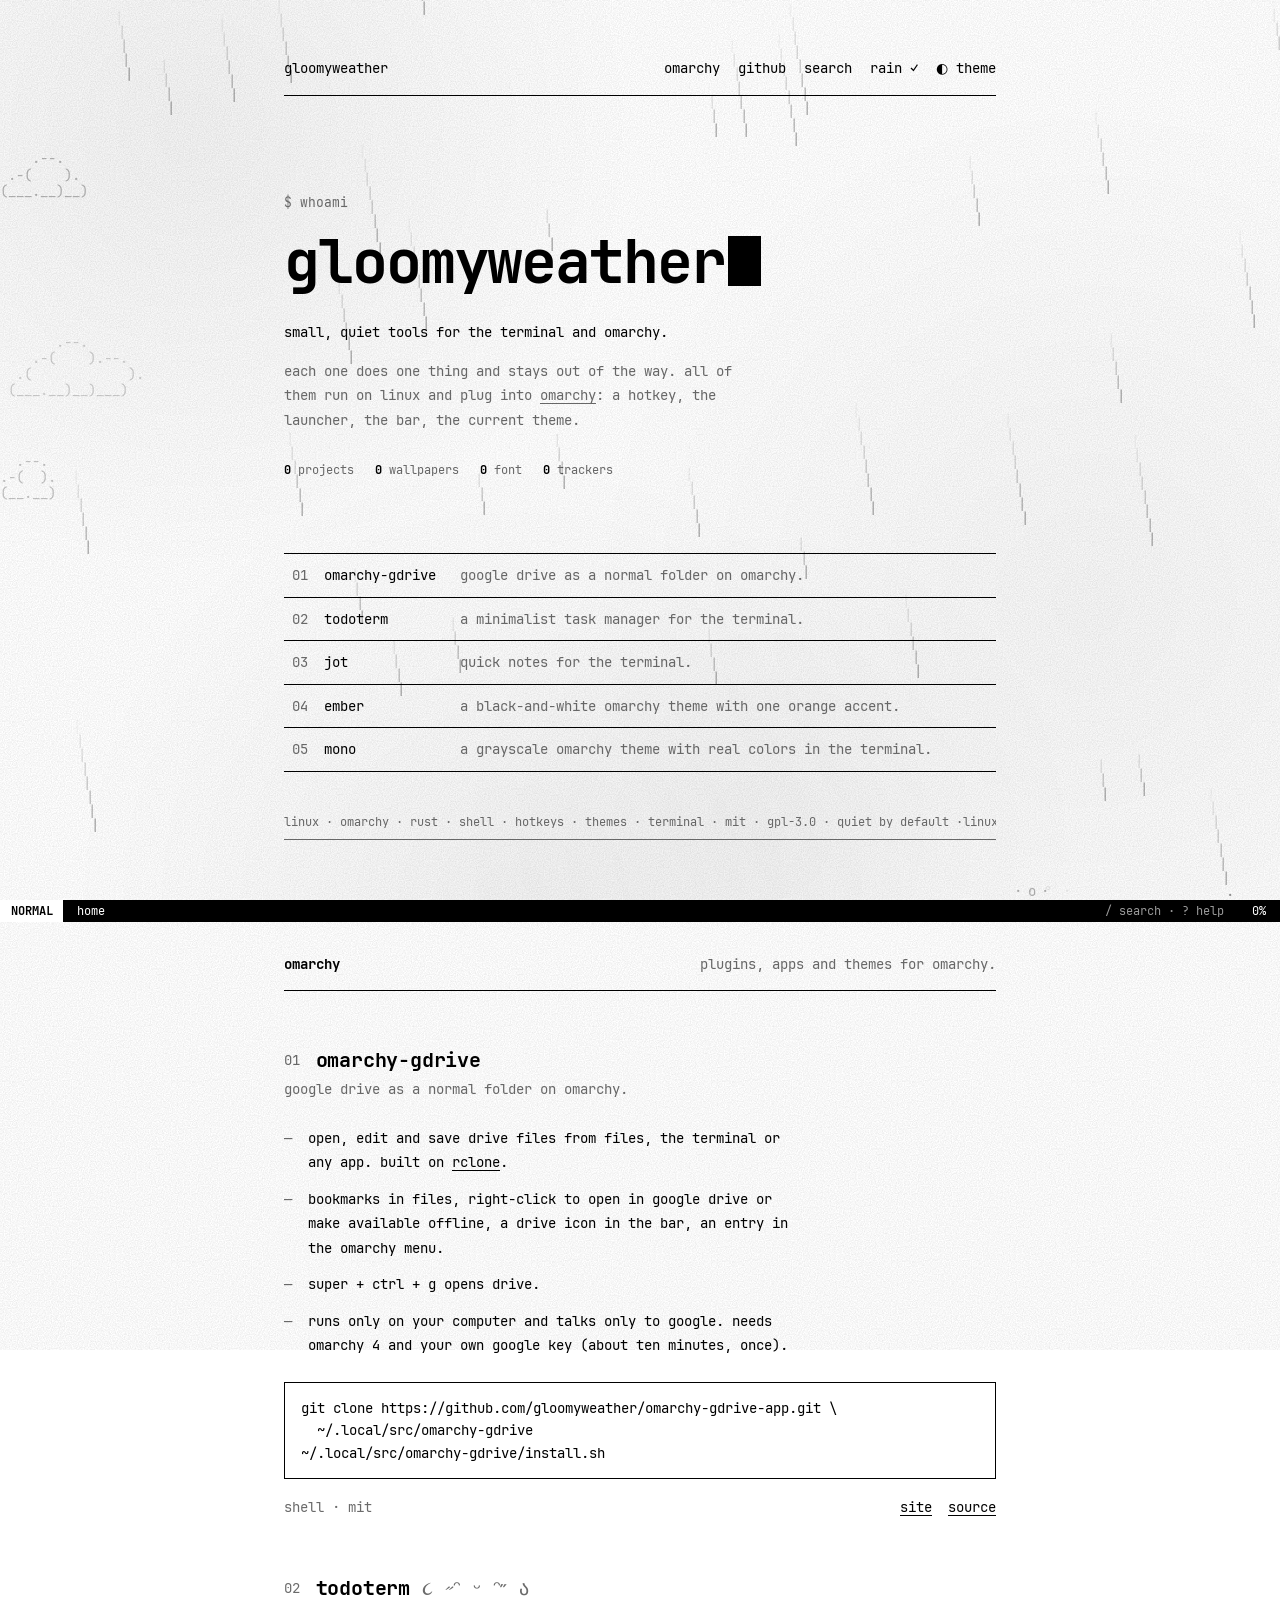
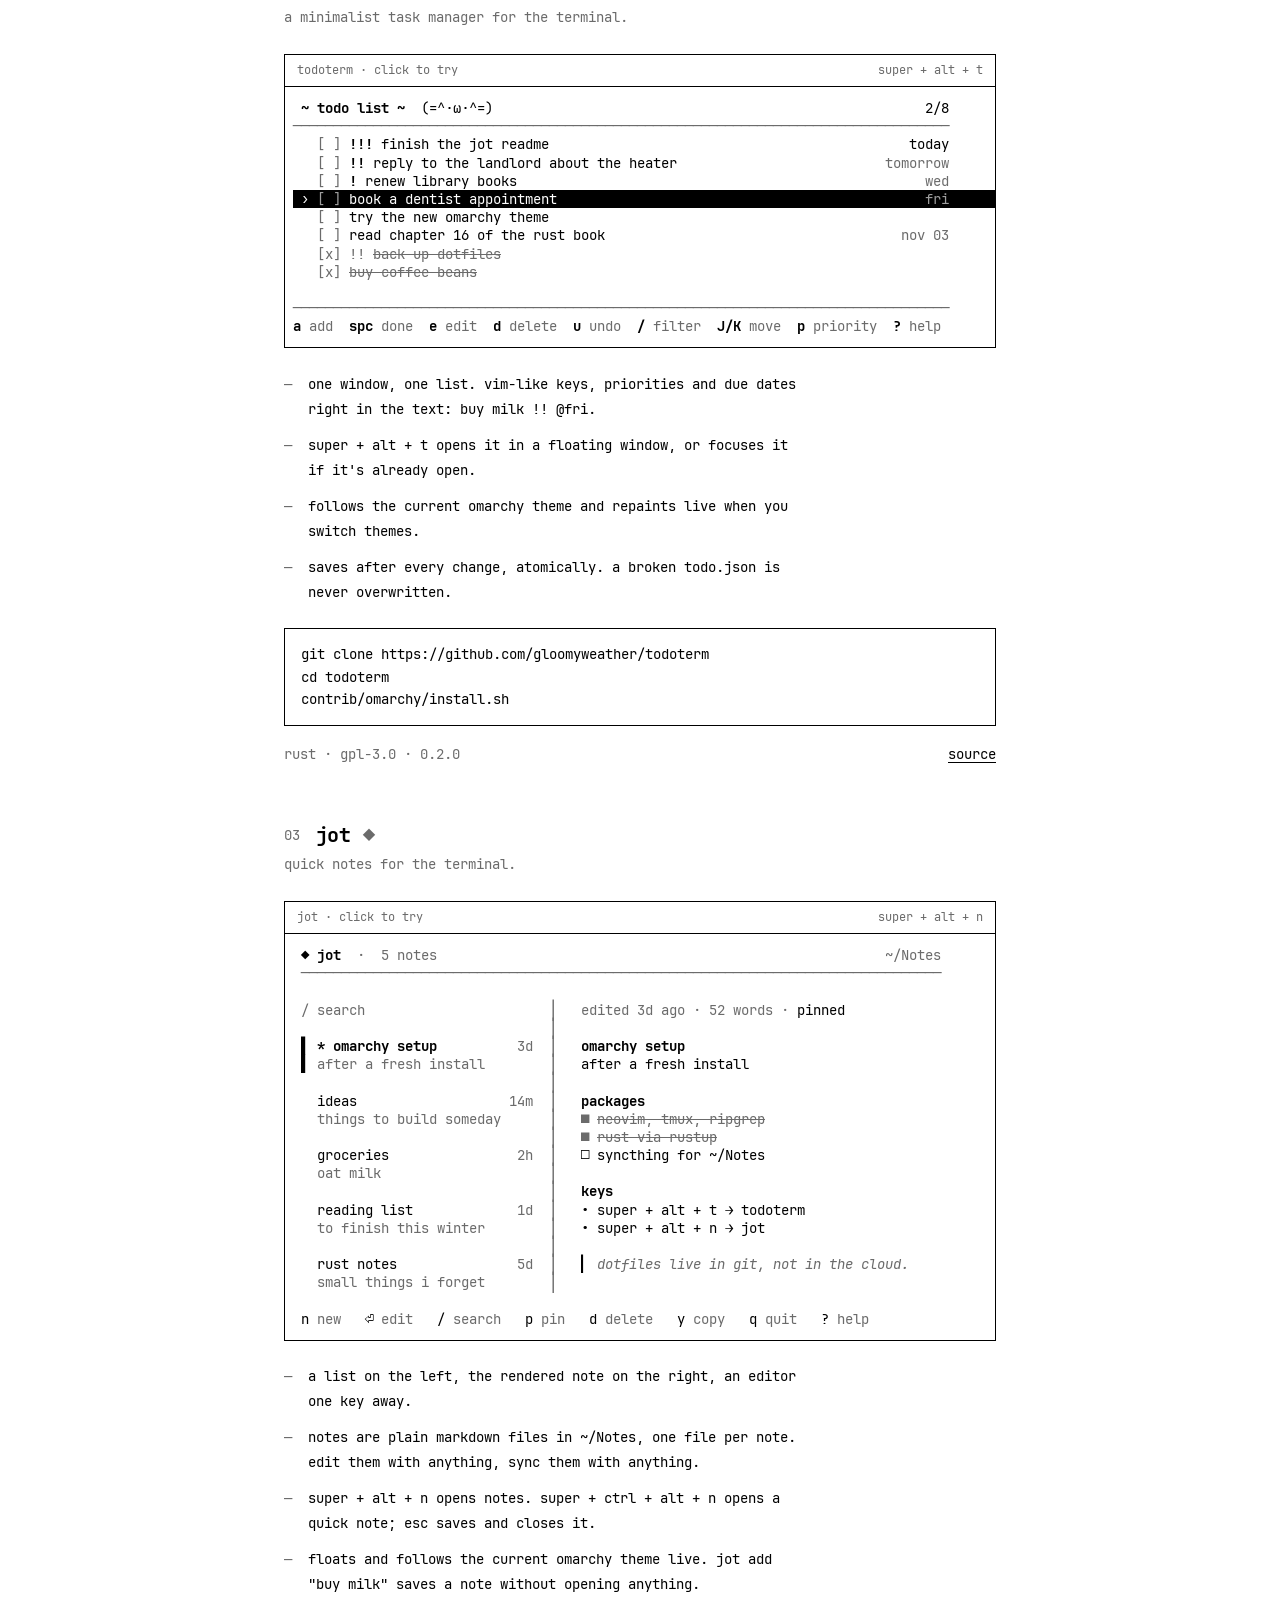
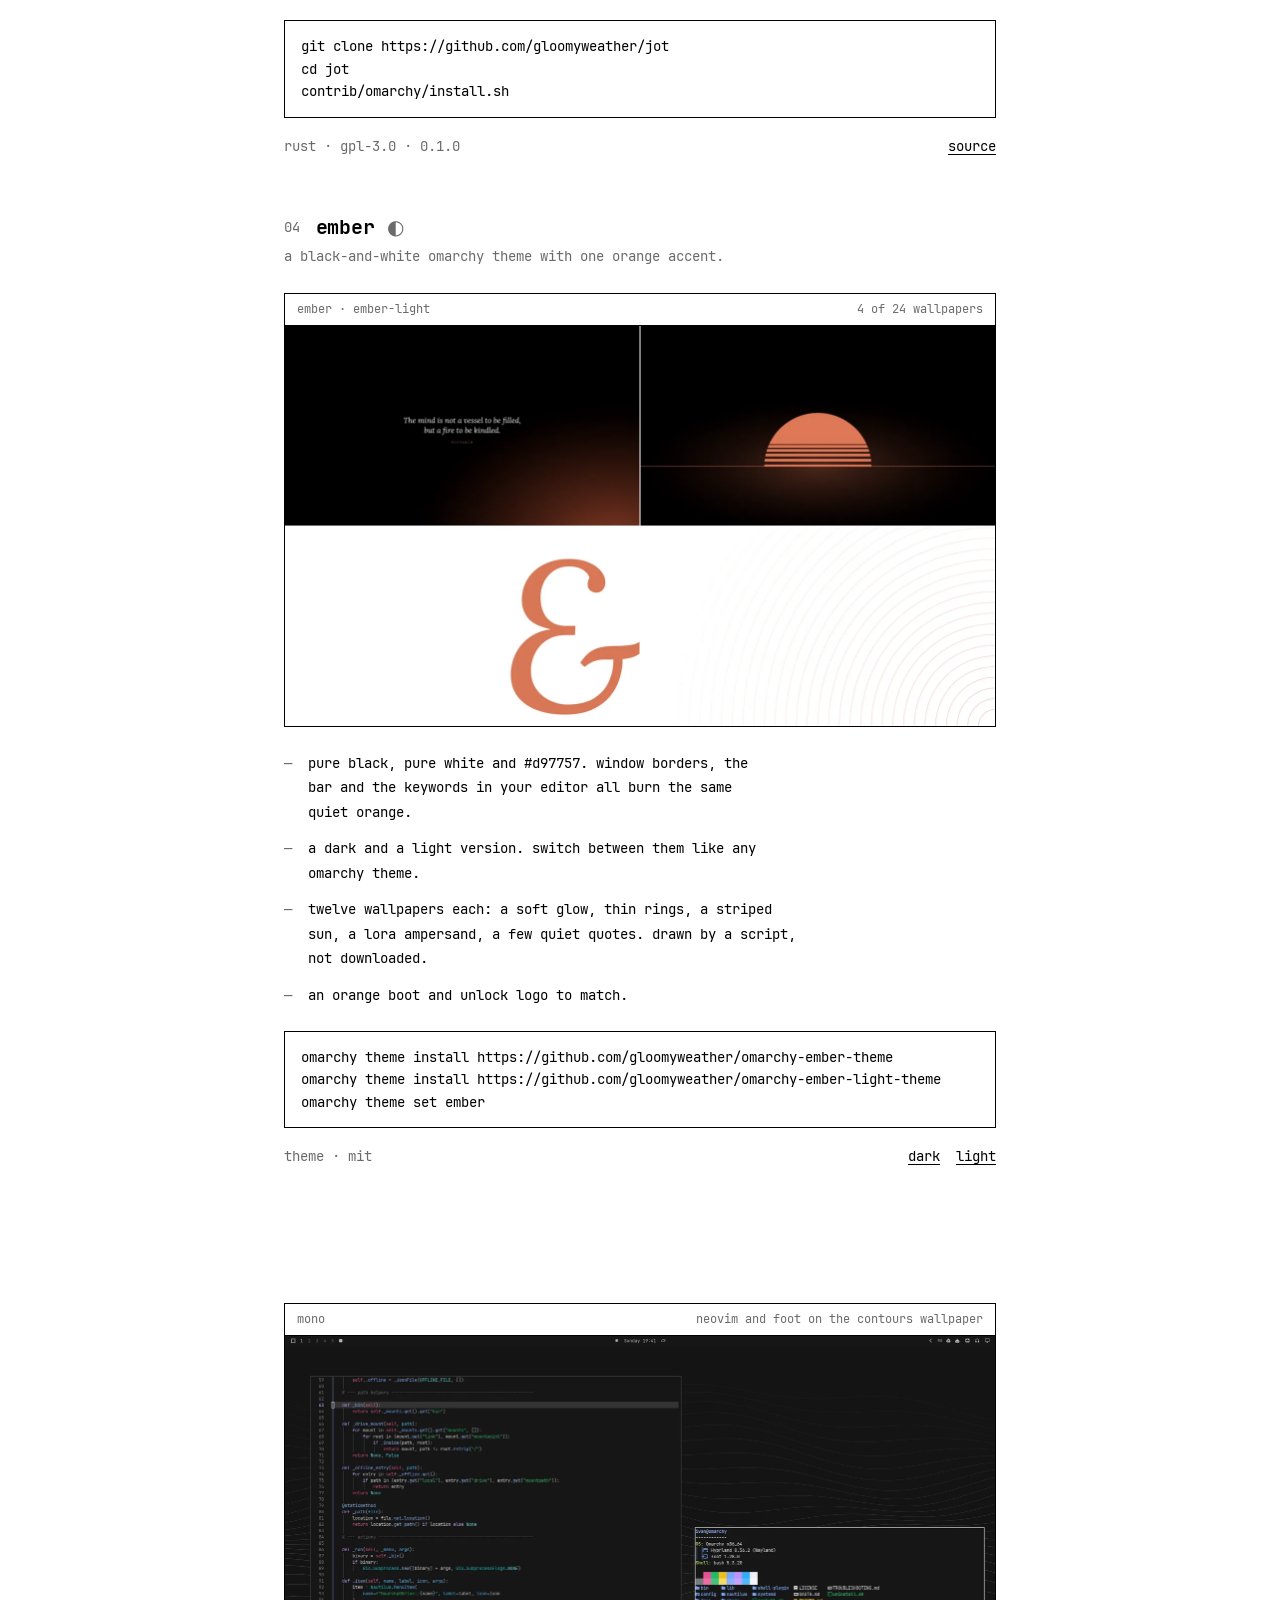
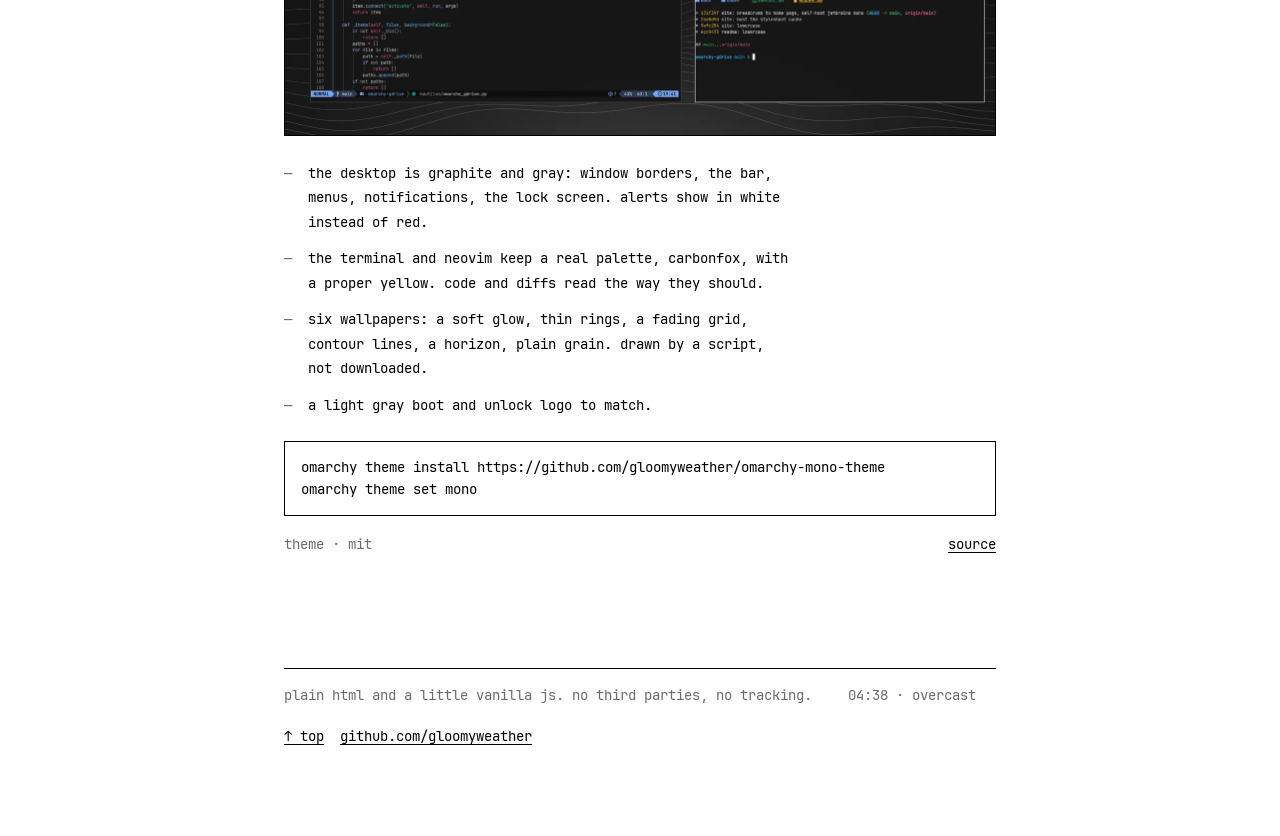
==== commit d856afa8: "live todoterm and jot demos, animated mesh gradient and film grain Co-Authored-By: Claude Sonnet 5.5" ====
--- a/index.html
+++ b/index.html
@@ -22,8 +22,11 @@
 <script>try{var t=localStorage.getItem("theme");if(t)document.documentElement.dataset.theme=t}catch(e){}</script>
 <link rel="stylesheet" href="style.css?v=5">
 <script src="script.js?v=1" defer></script>
+<script src="demo.js?v=1" defer></script>
 </head>
 <body>
+<div class="mesh" aria-hidden="true"><i></i><i></i><i></i><i></i></div>
+<div class="grain" aria-hidden="true"></div>
 <div class="page" id="top">
 <header class="top">
   <a href="./">gloomyweather</a>
--- a/style.css
+++ b/style.css
@@ -30,7 +30,7 @@
   font-variant-ligatures: none;
   -webkit-font-smoothing: antialiased;
 }
-.page { max-width: var(--page); margin: 0 auto; padding: 56px var(--gutter) 88px; }
+.page { position: relative; z-index: 1; max-width: var(--page); margin: 0 auto; padding: 56px var(--gutter) 88px; }
 a { color: inherit; text-decoration: underline; text-decoration-thickness: 1px; text-underline-offset: 3px; transition: text-decoration-thickness .15s, text-underline-offset .15s; }
 a:hover { text-decoration-thickness: 2px; text-underline-offset: 4px; }
 a:focus-visible, button:focus-visible { outline: 1px solid var(--ink); outline-offset: 3px; text-decoration: none; }
@@ -38,6 +38,21 @@
 code, pre { font-family: inherit; font-size: inherit; }
 p, li { margin: 0 0 12px; }
 code { transition: background-color .15s, color .15s; }
+
+@media (prefers-color-scheme: dark) { :root:not([data-theme="light"]) { --k: 1.1; } }
+:root[data-theme="dark"] { --k: 1.1; }
+/* mesh gradient: slow gray blobs behind everything, plus film grain on top */
+.mesh { position: fixed; inset: 0; z-index: 0; overflow: hidden; pointer-events: none; }
+.mesh i { position: absolute; width: 70vmax; height: 70vmax; border-radius: 50%; background: radial-gradient(closest-side, color-mix(in srgb, var(--ink) calc(var(--a, 9) * var(--k, .45) * 1%), transparent), transparent); will-change: transform; animation: blob 40s ease-in-out infinite alternate; }
+.mesh i:nth-child(1) { --a: 11; left: -20vmax; top: -25vmax; animation-duration: 46s; }
+.mesh i:nth-child(2) { --a: 8; right: -25vmax; top: 10vh; width: 80vmax; height: 80vmax; animation-duration: 58s; animation-delay: -18s; }
+.mesh i:nth-child(3) { --a: 10; left: 5vw; bottom: -35vmax; animation-duration: 52s; animation-delay: -30s; }
+.mesh i:nth-child(4) { --a: 6; right: 15vw; bottom: -20vmax; width: 50vmax; height: 50vmax; animation-duration: 38s; animation-delay: -8s; }
+@keyframes blob { 0% { transform: translate(0, 0) scale(1); } 33% { transform: translate(14vmax, 8vmax) scale(1.18); } 66% { transform: translate(-8vmax, 16vmax) scale(.92); } 100% { transform: translate(10vmax, -10vmax) scale(1.1); } }
+.grain { position: fixed; inset: -50%; z-index: 85; width: 200%; height: 200%; pointer-events: none; opacity: .09; background-image: url("data:image/svg+xml,%3Csvg xmlns='http://www.w3.org/2000/svg' width='180' height='180'%3E%3Cfilter id='n'%3E%3CfeTurbulence type='fractalNoise' baseFrequency='.85' numOctaves='2' stitchTiles='stitch'/%3E%3CfeColorMatrix values='0 0 0 0 0 0 0 0 0 0 0 0 0 0 0 0 0 0 1.6 -.45'/%3E%3C/filter%3E%3Crect width='100%25' height='100%25' filter='url(%23n)'/%3E%3C/svg%3E"); animation: grain .9s steps(1) infinite; }
+@keyframes grain { 0% { transform: translate(0, 0); } 17% { transform: translate(-7%, 4%); } 33% { transform: translate(5%, -8%); } 50% { transform: translate(-3%, 9%); } 67% { transform: translate(8%, 3%); } 83% { transform: translate(-6%, -5%); } }
+@media (prefers-color-scheme: dark) { :root:not([data-theme="light"]) .grain { filter: invert(1); opacity: .07; } }
+:root[data-theme="dark"] .grain { filter: invert(1); opacity: .07; }
 
 /* header: the rule draws itself on load */
 .top {
@@ -185,7 +200,16 @@
 .tui .t.done .b { font-weight: 400; color: var(--faint); }
 .tui .t.sel { background: var(--ink); color: var(--paper); }
 .tui .t.sel .m, .tui .t.sel .box, .tui .t.sel.done .tx, .tui .t.sel.done .b { color: color-mix(in srgb, var(--paper) 62%, var(--ink)); }
-.tui[tabindex] { cursor: default; }
+.win { position: relative; }
+.win.on { outline: 1px solid var(--ink); outline-offset: 3px; }
+.win .try { transition: opacity .2s; }
+.tui[tabindex] { cursor: default; outline: none; }
+.tui .cur2 { background: var(--ink); animation: blink 1.1s steps(1) infinite; }
+.tui .kb { cursor: pointer; }
+.tui .kb:hover { text-decoration: underline; }
+.tui .t, .tui .jr { cursor: pointer; }
+.jta { position: absolute; z-index: 2; margin: 0; padding: 0; border: 0; outline: 1px solid var(--faint); outline-offset: 4px; resize: none; overflow: auto; scrollbar-width: none; background: var(--paper); color: var(--ink); font: inherit; line-height: 1.3; white-space: pre-wrap; display: none; }
+.jta::-webkit-scrollbar { display: none; }
 .tui[tabindex]:focus-visible { outline: 1px solid var(--ink); outline-offset: -5px; }
 
 /* footer */
@@ -265,6 +289,14 @@
 .pal .pc { margin: 6px 0 0; padding: 0; color: var(--ink); white-space: pre; overflow: hidden; text-overflow: ellipsis; font-size: 11px; line-height: 1.5; max-height: 4.5em; }
 .pal .phint { display: flex; justify-content: space-between; gap: 2ch; margin: 0; padding: 6px 18px; border-top: 1px solid var(--ink); color: var(--faint); font-size: 12px; }
 
+/* a small visitor */
+.clawd { position: fixed; left: 0; bottom: 30px; z-index: 93; width: 55px; pointer-events: none; }
+.clawd svg { display: block; width: 55px; height: 25px; fill: #d97757; shape-rendering: crispEdges; }
+.clawd .eye { fill: #111; }
+.bubble { position: absolute; bottom: calc(100% + 12px); left: 50%; transform: translateX(-50%) translateY(4px); padding: 3px 10px; background: var(--paper); color: var(--ink); border: 1px solid var(--ink); font-size: 12px; line-height: 1.6; white-space: nowrap; opacity: 0; transition: opacity .25s, transform .25s var(--out); }
+.bubble::after { content: ""; position: absolute; top: 100%; left: 50%; width: 6px; height: 6px; margin: -4px 0 0 -3px; background: var(--paper); border-right: 1px solid var(--ink); border-bottom: 1px solid var(--ink); transform: rotate(45deg); }
+.bubble.on { opacity: 1; transform: translateX(-50%); }
+
 /* 404 */
 .lost { padding: 96px 0 0; }
 .lost h1 { --n: 3; font-size: clamp(34px, 8vw, 60px); line-height: 1; letter-spacing: -0.035em; margin: 0 0 28px; }
@@ -295,12 +327,13 @@
 }
 
 @media (prefers-reduced-motion: reduce) {
+  .mesh i, .grain { animation: none !important; }
   *, *::before, *::after { animation-duration: .001ms !important; animation-delay: 0s !important; animation-iteration-count: 1 !important; transition-duration: .001ms !important; transition-delay: 0s !important; }
   .cur { animation: none; }
 }
 
 @media print {
-  .progress, .sl, .rain, .sky, .ticker, .copy, .theme, .toast, .skip, .top nav button { display: none !important; }
+  .progress, .sl, .rain, .sky, .mesh, .grain, .ticker, .copy, .theme, .toast, .skip, .top nav button { display: none !important; }
   .rv, .rvw .tui, .rvw .shot { opacity: 1 !important; transform: none !important; clip-path: none !important; }
   html, body { background: #fff; color: #000; }
 }
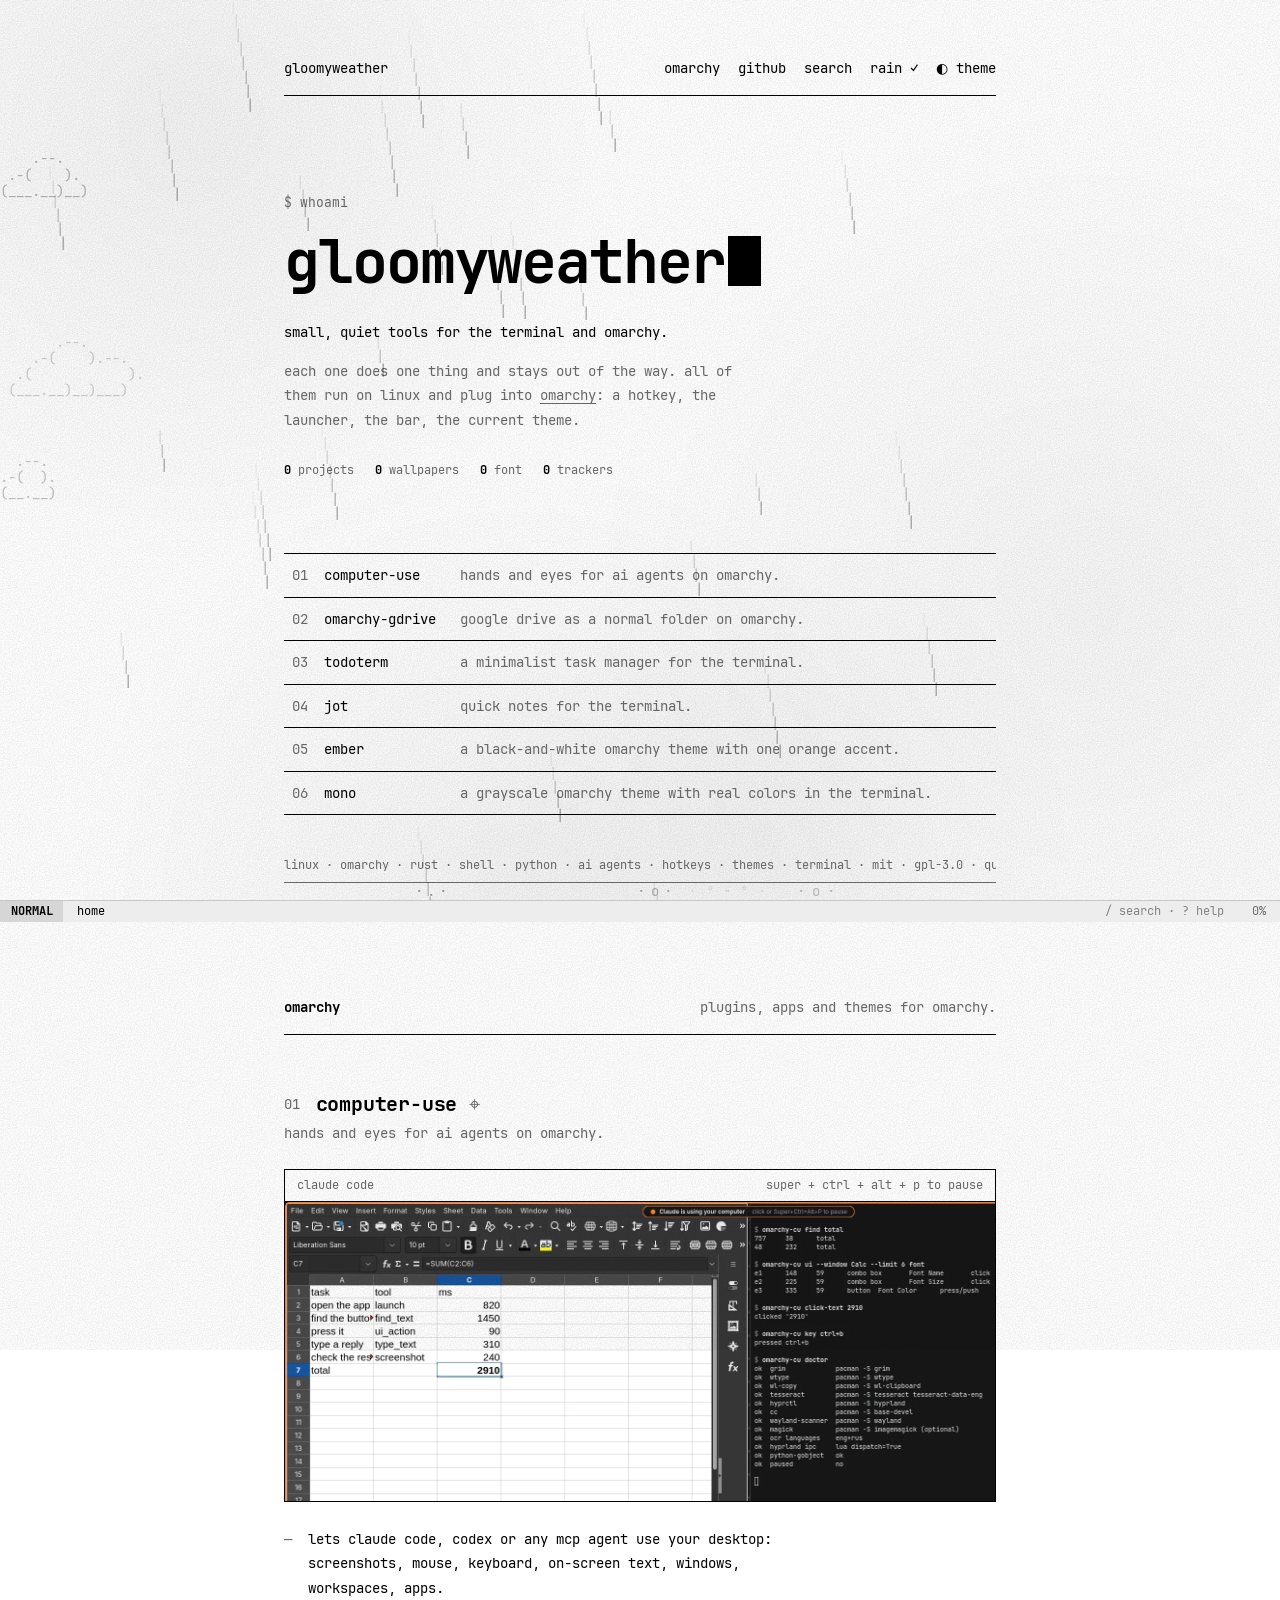
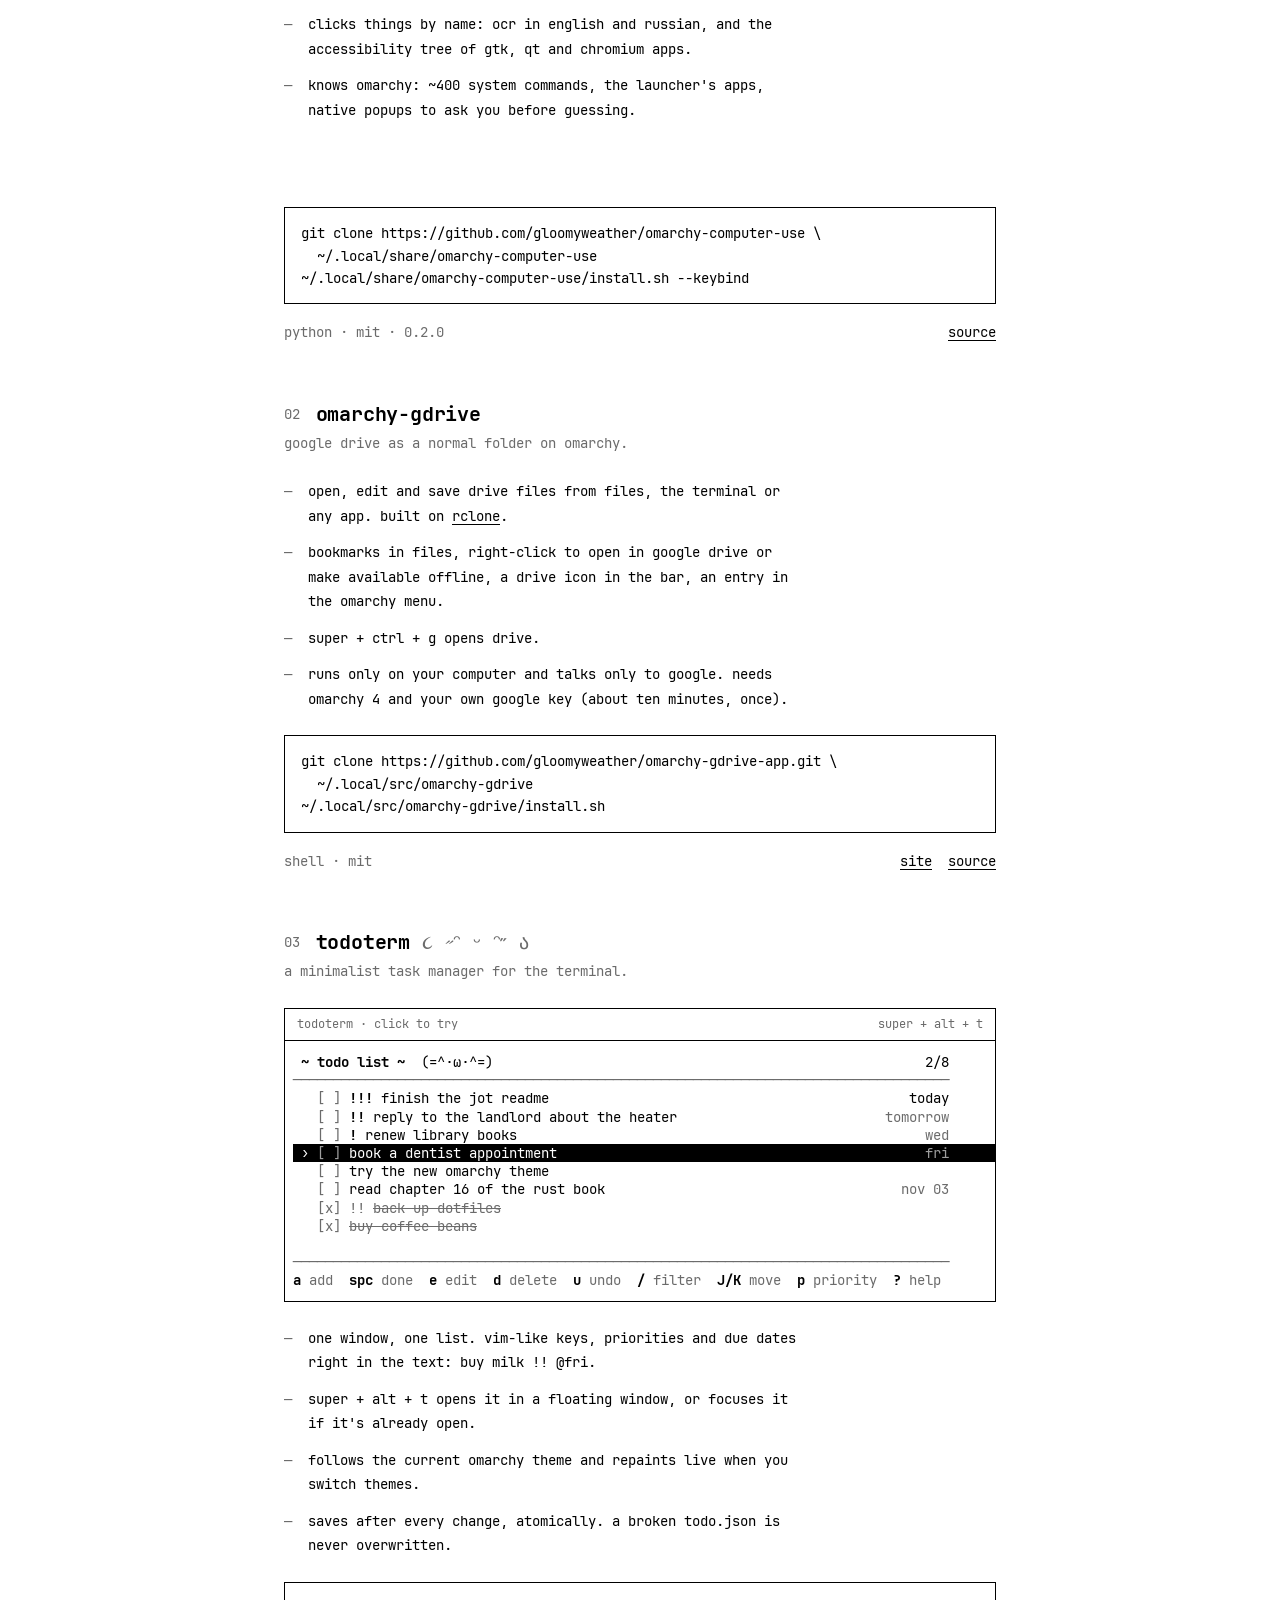
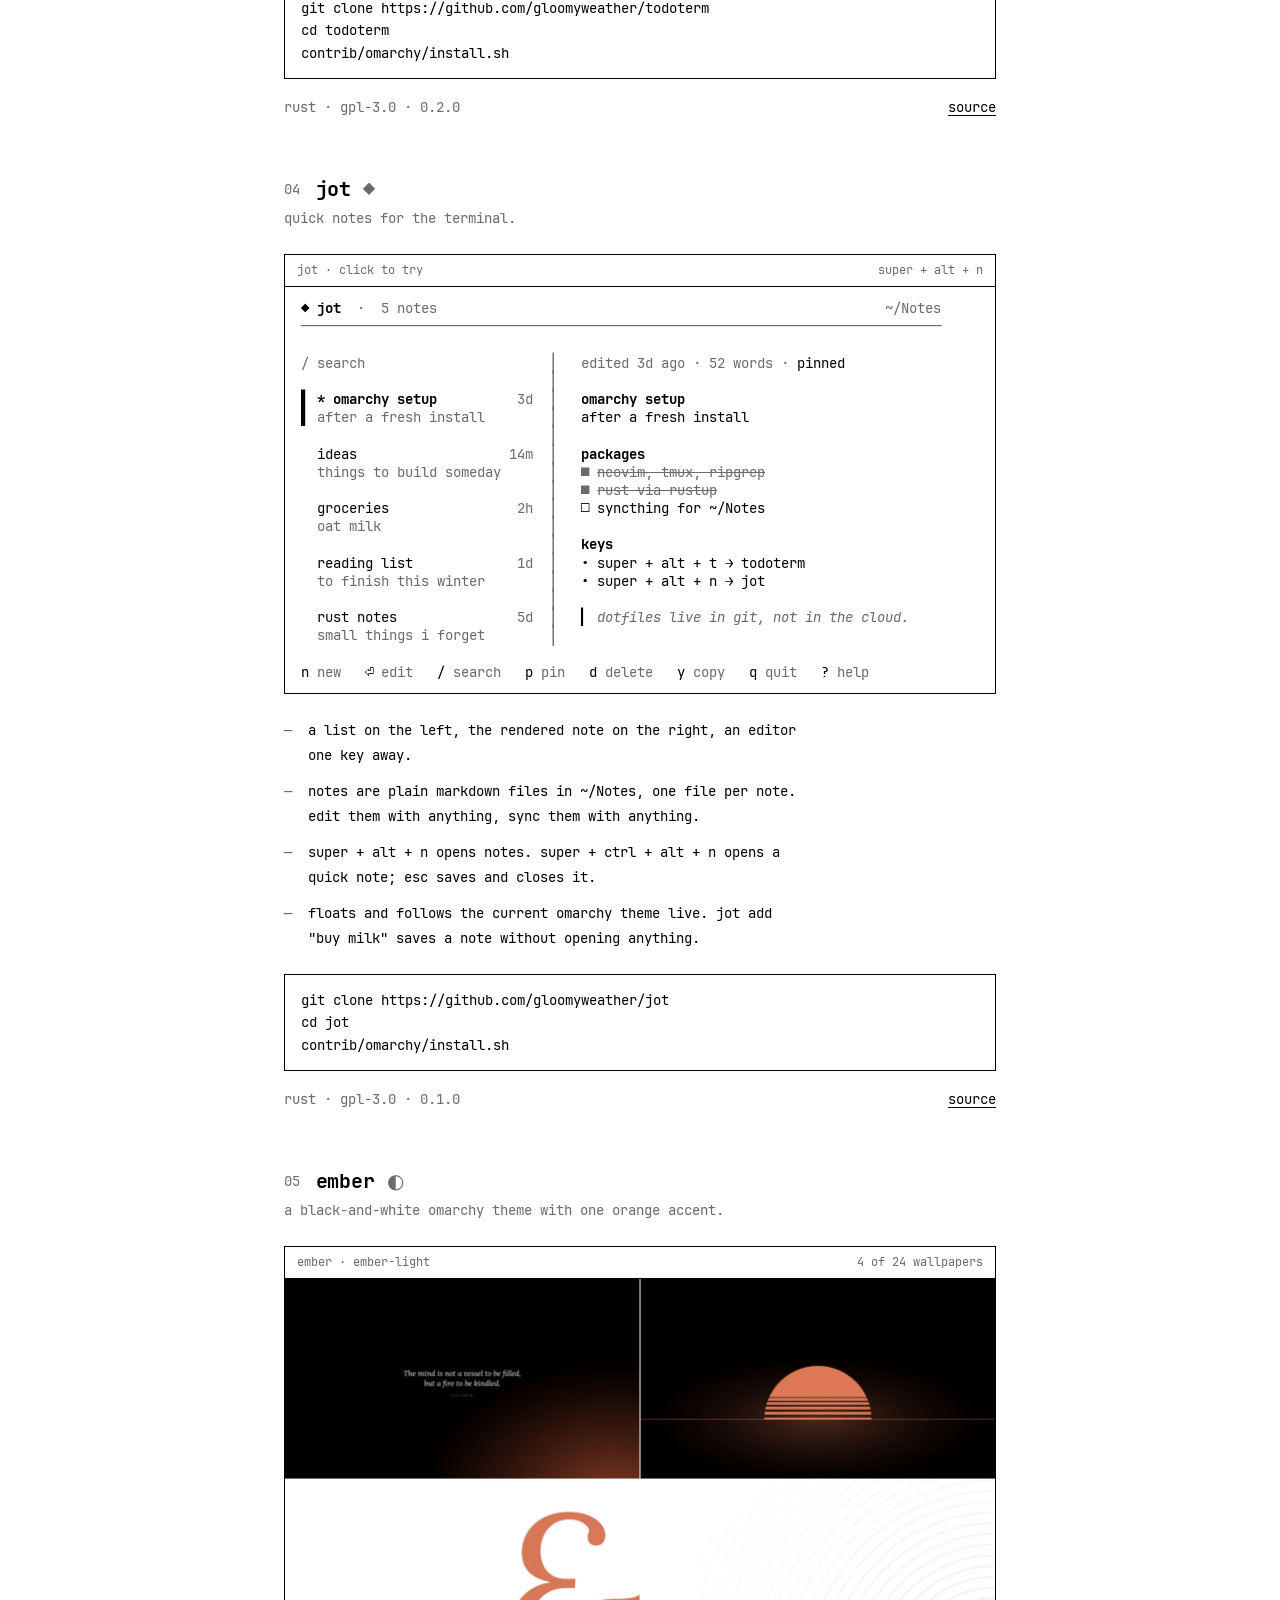
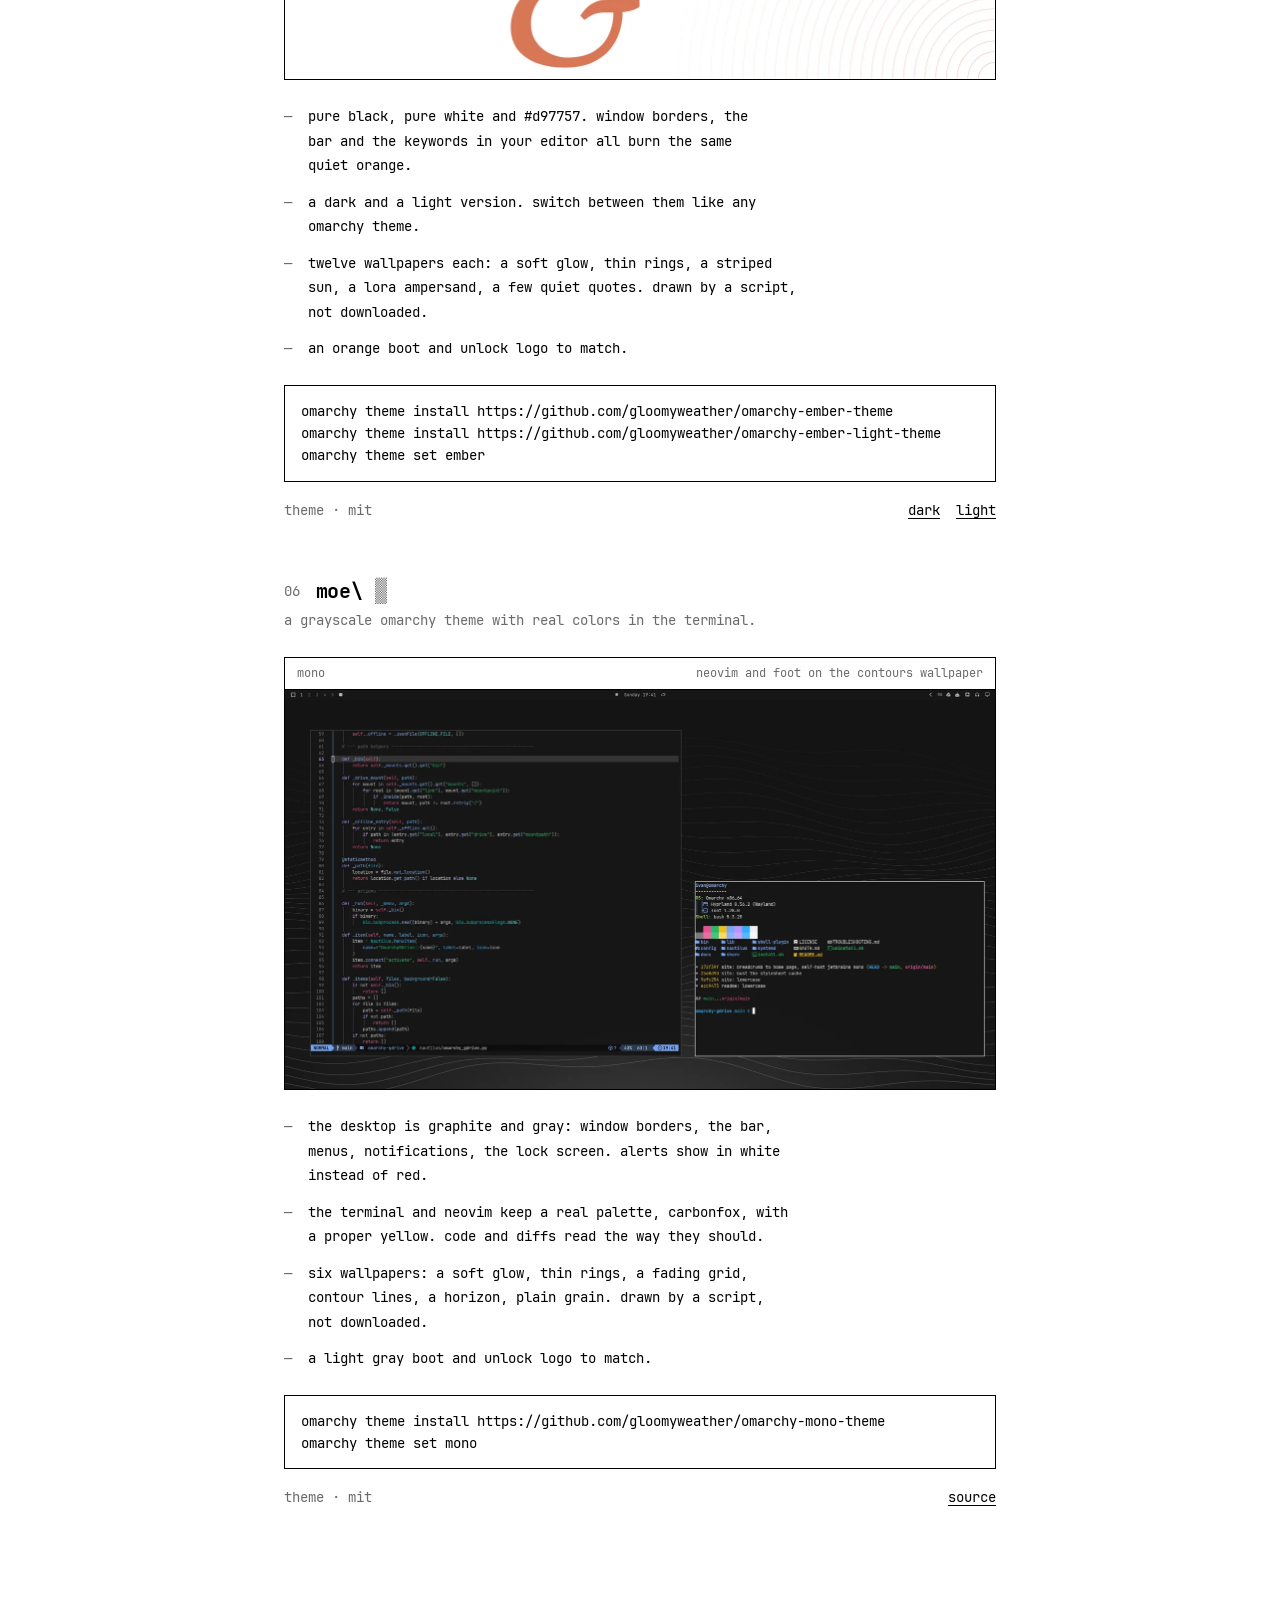
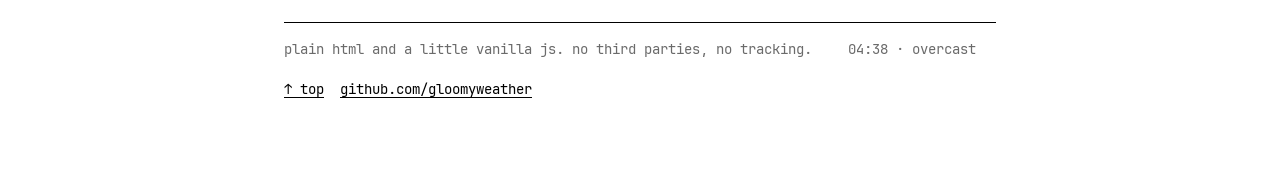
==== commit e0e2a5fb: "add computer-use Co-Authored-By: Claude Opus 5.5 <noreply@anthropic.com>" ====
--- a/index.html
+++ b/index.html
@@ -58,21 +58,41 @@
 
 <nav class="index" aria-label="projects">
   <ol>
-    <li><a href="#omarchy-gdrive"><span class="n">01</span><span class="name">omarchy-gdrive</span><span class="tag">google drive as a normal folder on omarchy.</span></a></li>
-    <li><a href="#todoterm"><span class="n">02</span><span class="name">todoterm</span><span class="tag">a minimalist task manager for the terminal.</span></a></li>
-    <li><a href="#jot"><span class="n">03</span><span class="name">jot</span><span class="tag">quick notes for the terminal.</span></a></li>
-    <li><a href="#ember"><span class="n">04</span><span class="name">ember</span><span class="tag">a black-and-white omarchy theme with one orange accent.</span></a></li>
-    <li><a href="#mono"><span class="n">05</span><span class="name">mono</span><span class="tag">a grayscale omarchy theme with real colors in the terminal.</span></a></li>
+    <li><a href="#computer-use"><span class="n">01</span><span class="name">computer-use</span><span class="tag">hands and eyes for ai agents on omarchy.</span></a></li>
+    <li><a href="#omarchy-gdrive"><span class="n">02</span><span class="name">omarchy-gdrive</span><span class="tag">google drive as a normal folder on omarchy.</span></a></li>
+    <li><a href="#todoterm"><span class="n">03</span><span class="name">todoterm</span><span class="tag">a minimalist task manager for the terminal.</span></a></li>
+    <li><a href="#jot"><span class="n">04</span><span class="name">jot</span><span class="tag">quick notes for the terminal.</span></a></li>
+    <li><a href="#ember"><span class="n">05</span><span class="name">ember</span><span class="tag">a black-and-white omarchy theme with one orange accent.</span></a></li>
+    <li><a href="#mono"><span class="n">06</span><span class="name">mono</span><span class="tag">a grayscale omarchy theme with real colors in the terminal.</span></a></li>
   </ol>
 </nav>
 
-<div class="ticker" aria-hidden="true"><div><span>linux · omarchy · rust · shell · hotkeys · themes · terminal · mit · gpl-3.0 · quiet by default · </span><span>linux · omarchy · rust · shell · hotkeys · themes · terminal · mit · gpl-3.0 · quiet by default · </span></div></div>
+<div class="ticker" aria-hidden="true"><div><span>linux · omarchy · rust · shell · python · ai agents · hotkeys · themes · terminal · mit · gpl-3.0 · quiet by default · </span><span>linux · omarchy · rust · shell · python · ai agents · hotkeys · themes · terminal · mit · gpl-3.0 · quiet by default · </span></div></div>
 
 <section class="group" id="omarchy" aria-labelledby="omarchy-h">
   <header><h2 id="omarchy-h">omarchy</h2><p>plugins, apps and themes for omarchy.</p></header>
 
+  <article class="project" id="computer-use">
+    <h3><span class="n">01</span>computer-use<span class="mark rot" aria-hidden="true">⌖</span></h3>
+    <p class="tagline">hands and eyes for ai agents on omarchy.</p>
+    <figure class="win">
+      <figcaption><span>claude code</span><span>super + ctrl + alt + p to pause</span></figcaption>
+      <img class="shot" src="computer-use.webp?v=1" width="1470" height="620" loading="lazy" decoding="async" alt="claude filling a libreoffice sheet on omarchy: the cli finds text with ocr, reads the accessibility tree and clicks a cell, while an orange frame and a 'claude is using your computer' pill sit around the screen">
+    </figure>
+    <ul>
+      <li>lets claude code, codex or any mcp agent use your desktop: screenshots, mouse, keyboard, on-screen text, windows, workspaces, apps.</li>
+      <li>clicks things by name: ocr in english and russian, and the accessibility tree of gtk, qt and chromium apps.</li>
+      <li>knows omarchy: ~400 system commands, the launcher's apps, native popups to ask you before guessing.</li>
+      <li>an orange frame while the agent acts, and <code>super + ctrl + alt + p</code> stops it. no root, no ydotool.</li>
+    </ul>
+    <pre class="cmd">git clone https://github.com/gloomyweather/omarchy-computer-use \
+  ~/.local/share/omarchy-computer-use
+~/.local/share/omarchy-computer-use/install.sh --keybind</pre>
+    <p class="meta"><span>python · mit · 0.2.0</span><span><a href="https://github.com/gloomyweather/omarchy-computer-use">source</a></span></p>
+  </article>
+
   <article class="project" id="omarchy-gdrive">
-    <h3><span class="n">01</span>omarchy-gdrive</h3>
+    <h3><span class="n">02</span>omarchy-gdrive</h3>
     <p class="tagline">google drive as a normal folder on omarchy.</p>
     <ul>
       <li>open, edit and save drive files from files, the terminal or any app. built on <a href="https://rclone.org/">rclone</a>.</li>
@@ -87,7 +107,7 @@
   </article>
 
   <article class="project" id="todoterm">
-    <h3><span class="n">02</span>todoterm<span class="mark bob" aria-hidden="true">૮ ˶ᵔ ᵕ ᵔ˶ ა</span></h3>
+    <h3><span class="n">03</span>todoterm<span class="mark bob" aria-hidden="true">૮ ˶ᵔ ᵕ ᵔ˶ ა</span></h3>
     <p class="tagline">a minimalist task manager for the terminal.</p>
     <figure class="win">
       <figcaption><span>todoterm</span><span>super + alt + t</span></figcaption>
@@ -106,7 +126,7 @@
   </article>
 
   <article class="project" id="jot">
-    <h3><span class="n">03</span>jot<span class="mark rot" aria-hidden="true">◆</span></h3>
+    <h3><span class="n">04</span>jot<span class="mark rot" aria-hidden="true">◆</span></h3>
     <p class="tagline">quick notes for the terminal.</p>
     <figure class="win">
       <figcaption><span>jot</span><span>super + alt + n</span></figcaption>
@@ -145,7 +165,7 @@
   </article>
 
   <article class="project" id="ember">
-    <h3><span class="n">04</span>ember<span class="mark rot" aria-hidden="true">◐</span></h3>
+    <h3><span class="n">05</span>ember<span class="mark rot" aria-hidden="true">◐</span></h3>
     <p class="tagline">a black-and-white omarchy theme with one orange accent.</p>
     <figure class="win">
       <figcaption><span>ember · ember-light</span><span>4 of 24 wallpapers</span></figcaption>
@@ -163,7 +183,7 @@
     <p class="meta"><span>theme · mit</span><span><a href="https://github.com/gloomyweather/omarchy-ember-theme">dark</a><a href="https://github.com/gloomyweather/omarchy-ember-light-theme">light</a></span></p>
   </article>
   <article class="project" id="mono">
-    <h3><span class="n">05</span>mono<span class="mark pulse" aria-hidden="true">▒</span></h3>
+    <h3><span class="n">06</span>mono<span class="mark pulse" aria-hidden="true">▒</span></h3>
     <p class="tagline">a grayscale omarchy theme with real colors in the terminal.</p>
     <figure class="win">
       <figcaption><span>mono</span><span>neovim and foot on the contours wallpaper</span></figcaption>
@@ -192,7 +212,7 @@
     <h2 id="help-h">keys</h2>
     <dl>
       <dt><kbd>j</kbd><kbd>k</kbd></dt><dd>next / previous project</dd>
-      <dt><kbd>1</kbd>–<kbd>5</kbd></dt><dd>jump to a project</dd>
+      <dt><kbd>1</kbd>–<kbd>6</kbd></dt><dd>jump to a project</dd>
       <dt><kbd>g</kbd><kbd>G</kbd></dt><dd>top / bottom</dd>
       <dt><kbd>t</kbd></dt><dd>light / dark</dd>
       <dt><kbd>r</kbd></dt><dd>rain</dd>
--- a/style.css
+++ b/style.css
@@ -227,13 +227,14 @@
 .progress { position: fixed; top: 0; left: 0; right: 0; height: 2px; z-index: 100; background: var(--ink); transform: scaleX(0); transform-origin: left; pointer-events: none; }
 .sl {
   position: fixed; left: 0; right: 0; bottom: 0; z-index: 90; display: flex; gap: 2ch; height: 22px;
-  background: var(--ink); color: var(--paper); font-size: 12px; line-height: 22px; white-space: nowrap; overflow: hidden;
+  background: color-mix(in srgb, var(--ink) 7%, var(--paper)); color: var(--faint); border-top: 1px solid color-mix(in srgb, var(--ink) 22%, var(--paper)); font-size: 12px; line-height: 21px; white-space: nowrap; overflow: hidden;
   transform: translateY(100%); transition: transform .4s var(--out); pointer-events: none;
 }
 .sl.show { transform: none; }
-.sl .mode { padding: 0 1.5ch; background: var(--paper); color: var(--ink); font-weight: 700; }
+.sl .mode { padding: 0 1.5ch; background: color-mix(in srgb, var(--ink) 16%, var(--paper)); color: var(--ink); font-weight: 700; }
+.sl .where { color: var(--ink); }
 .sl .grow { flex: 1; }
-.sl .hint { opacity: .6; }
+.sl .hint { opacity: .8; }
 .sl .pct { padding-right: 2ch; min-width: 6ch; text-align: right; }
 
 /* ascii rain */
@@ -266,7 +267,7 @@
 .group { scroll-margin-top: 24px; }
 
 /* toasts, palette */
-.toast { position: fixed; right: 16px; bottom: 36px; z-index: 96; max-width: calc(100vw - 32px); padding: 4px 12px; background: var(--ink); color: var(--paper); font-size: 12px; line-height: 1.6; pointer-events: none; opacity: 0; transform: translateY(8px); }
+.toast { position: fixed; right: 16px; bottom: 36px; z-index: 96; max-width: calc(100vw - 32px); padding: 3px 12px; background: color-mix(in srgb, var(--ink) 7%, var(--paper)); color: var(--ink); border: 1px solid color-mix(in srgb, var(--ink) 30%, var(--paper)); font-size: 12px; line-height: 1.6; pointer-events: none; opacity: 0; transform: translateY(8px); }
 .toast.show { animation: toast 2.2s var(--out) both; }
 @keyframes toast { 0% { opacity: 0; transform: translateY(8px); } 10%, 85% { opacity: 1; transform: none; } 100% { opacity: 0; transform: translateY(4px); } }
 .pal { width: min(600px, calc(100vw - 32px)); margin: 12vh auto 0; overflow: hidden; }
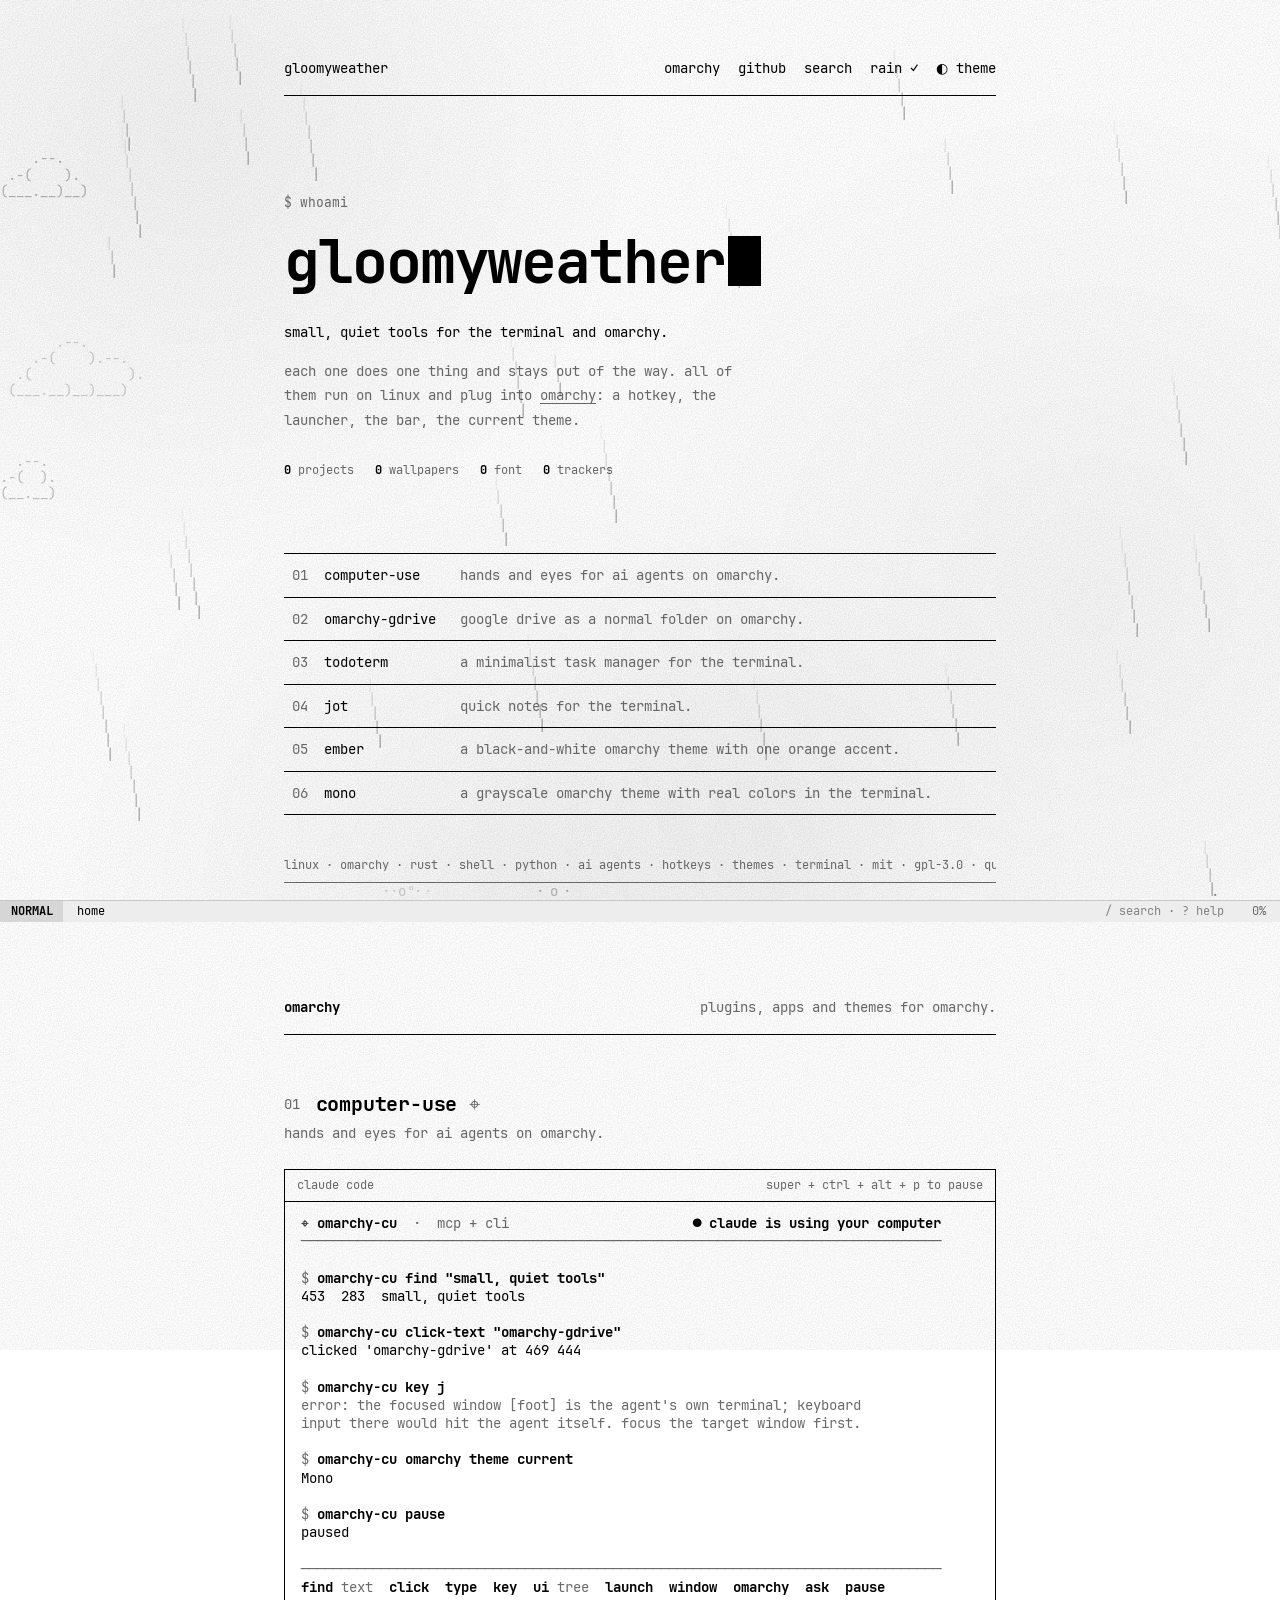
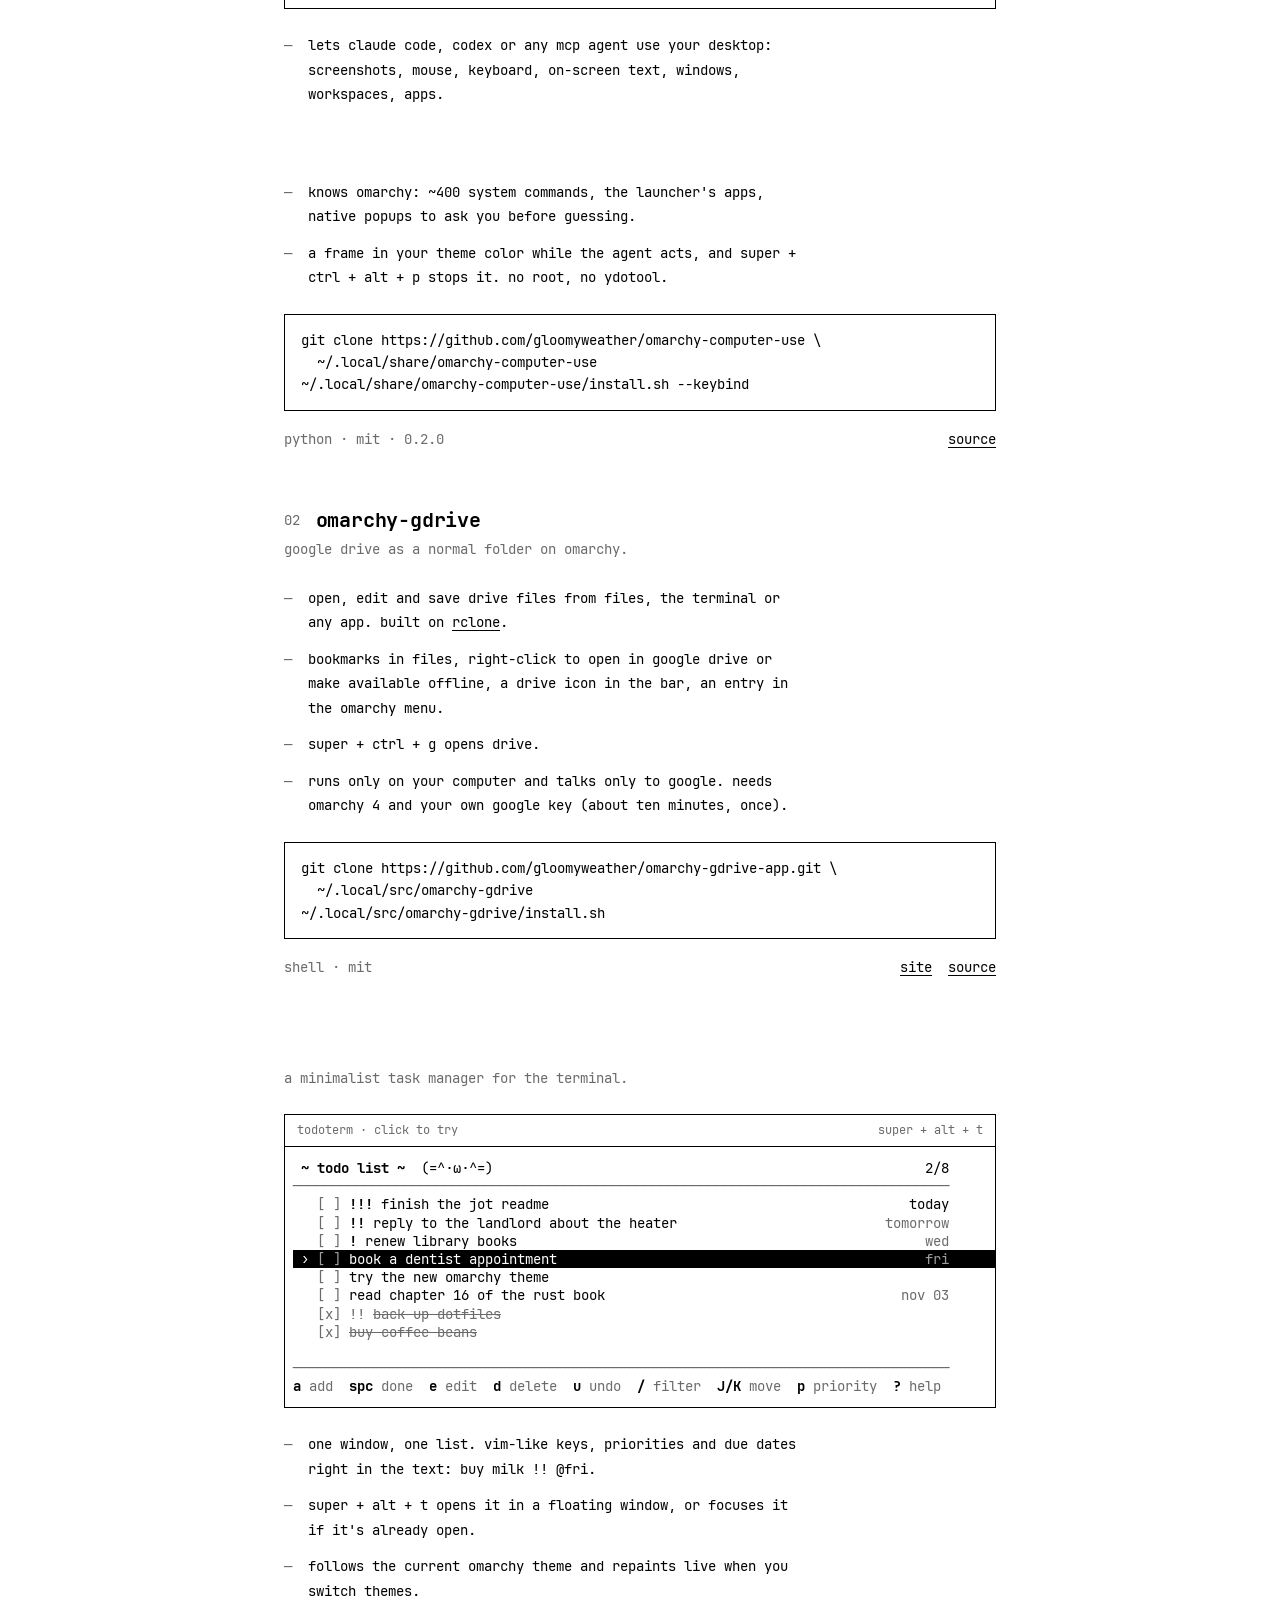
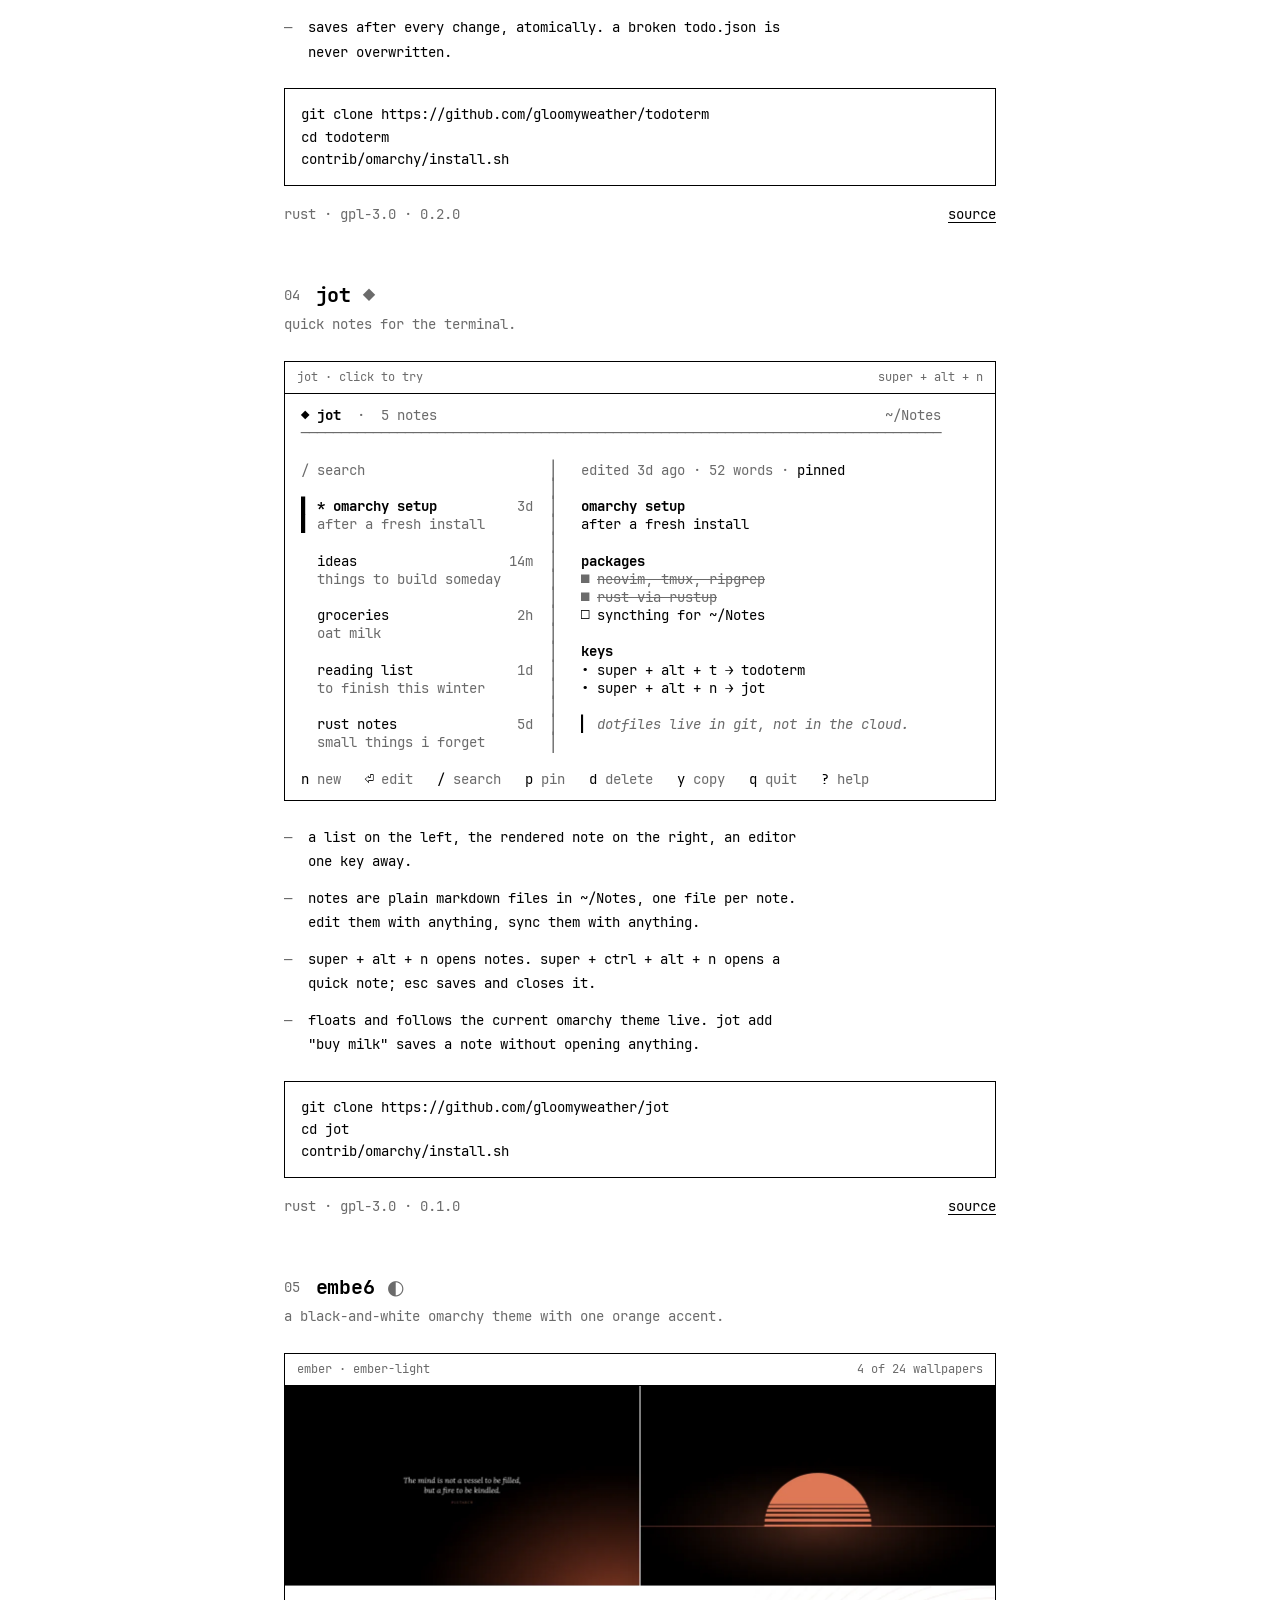
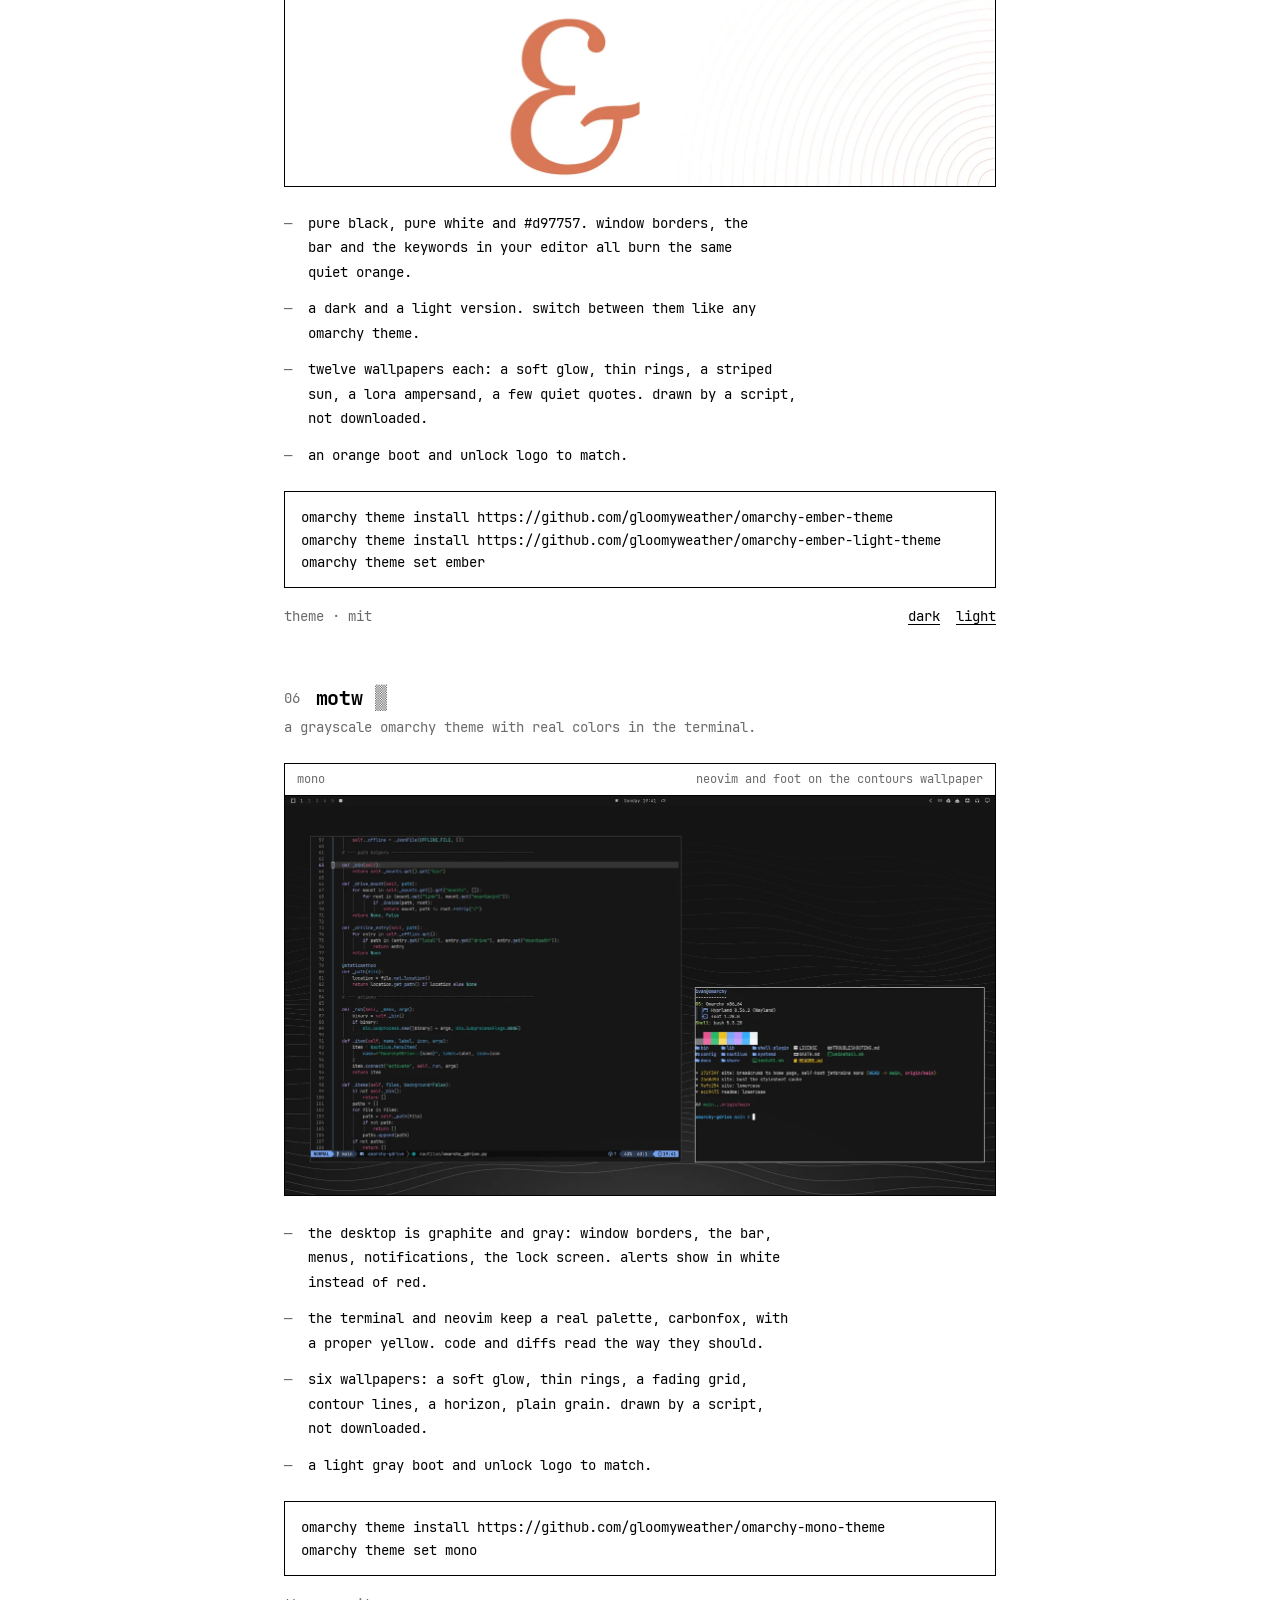
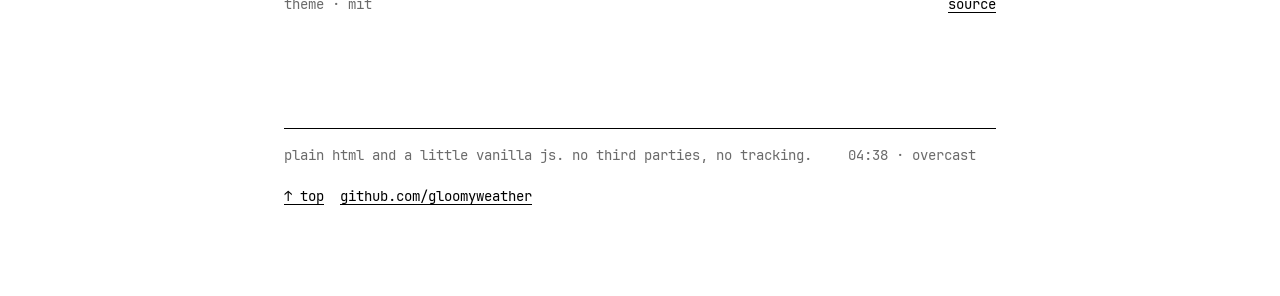
==== commit c3f0890a: "computer-use: text capture like the other terminals, 6 projects Co-Authored-By: Claude Opus 5.5 <nor" ====
--- a/index.html
+++ b/index.html
@@ -53,7 +53,7 @@
   <p class="more">each one does one thing and stays out of the way. all of them run on linux
   and plug into <a href="https://omarchy.org">omarchy</a>: a hotkey, the launcher, the bar,
   the current theme.</p>
-  <p class="stats"><span><b data-n="5">5</b> projects</span><span><b data-n="30">30</b> wallpapers</span><span><b data-n="1">1</b> font</span><span><b data-n="0">0</b> trackers</span></p>
+  <p class="stats"><span><b data-n="6">6</b> projects</span><span><b data-n="30">30</b> wallpapers</span><span><b data-n="1">1</b> font</span><span><b data-n="0">0</b> trackers</span></p>
 </section>
 
 <nav class="index" aria-label="projects">
@@ -77,13 +77,33 @@
     <p class="tagline">hands and eyes for ai agents on omarchy.</p>
     <figure class="win">
       <figcaption><span>claude code</span><span>super + ctrl + alt + p to pause</span></figcaption>
-      <img class="shot" src="computer-use.webp?v=1" width="1470" height="620" loading="lazy" decoding="async" alt="claude filling a libreoffice sheet on omarchy: the cli finds text with ocr, reads the accessibility tree and clicks a cell, while an orange frame and a 'claude is using your computer' pill sit around the screen">
+      <pre class="tui" style="--lines:21" role="img" aria-label="a terminal session: omarchy-cu finds text on screen with ocr, clicks it, refuses to type into the agent's own terminal, reads the omarchy theme and pauses agent input">  ⌖ <span class="b">omarchy-cu</span><span class="m">  ·  mcp + cli</span>                       <span class="b">● claude is using your computer</span>
+  <span class="m">────────────────────────────────────────────────────────────────────────────────</span>
+ 
+  <span class="m">$ </span><span class="b">omarchy-cu find "small, quiet tools"</span>
+  453  283  small, quiet tools
+ 
+  <span class="m">$ </span><span class="b">omarchy-cu click-text "omarchy-gdrive"</span>
+  clicked 'omarchy-gdrive' at 469 444
+ 
+  <span class="m">$ </span><span class="b">omarchy-cu key j</span>
+  <span class="m">error: the focused window [foot] is the agent's own terminal; keyboard</span>
+  <span class="m">input there would hit the agent itself. focus the target window first.</span>
+ 
+  <span class="m">$ </span><span class="b">omarchy-cu omarchy theme current</span>
+  Mono
+ 
+  <span class="m">$ </span><span class="b">omarchy-cu pause</span>
+  paused
+ 
+  <span class="m">────────────────────────────────────────────────────────────────────────────────</span>
+  <span class="b">find</span><span class="m"> text  </span><span class="b">click</span><span class="m">  </span><span class="b">type</span><span class="m">  </span><span class="b">key</span><span class="m">  </span><span class="b">ui</span><span class="m"> tree  </span><span class="b">launch</span><span class="m">  </span><span class="b">window</span><span class="m">  </span><span class="b">omarchy</span><span class="m">  </span><span class="b">ask</span><span class="m">  </span><span class="b">pause</span></pre>
     </figure>
     <ul>
       <li>lets claude code, codex or any mcp agent use your desktop: screenshots, mouse, keyboard, on-screen text, windows, workspaces, apps.</li>
       <li>clicks things by name: ocr in english and russian, and the accessibility tree of gtk, qt and chromium apps.</li>
       <li>knows omarchy: ~400 system commands, the launcher's apps, native popups to ask you before guessing.</li>
-      <li>an orange frame while the agent acts, and <code>super + ctrl + alt + p</code> stops it. no root, no ydotool.</li>
+      <li>a frame in your theme color while the agent acts, and <code>super + ctrl + alt + p</code> stops it. no root, no ydotool.</li>
     </ul>
     <pre class="cmd">git clone https://github.com/gloomyweather/omarchy-computer-use \
   ~/.local/share/omarchy-computer-use
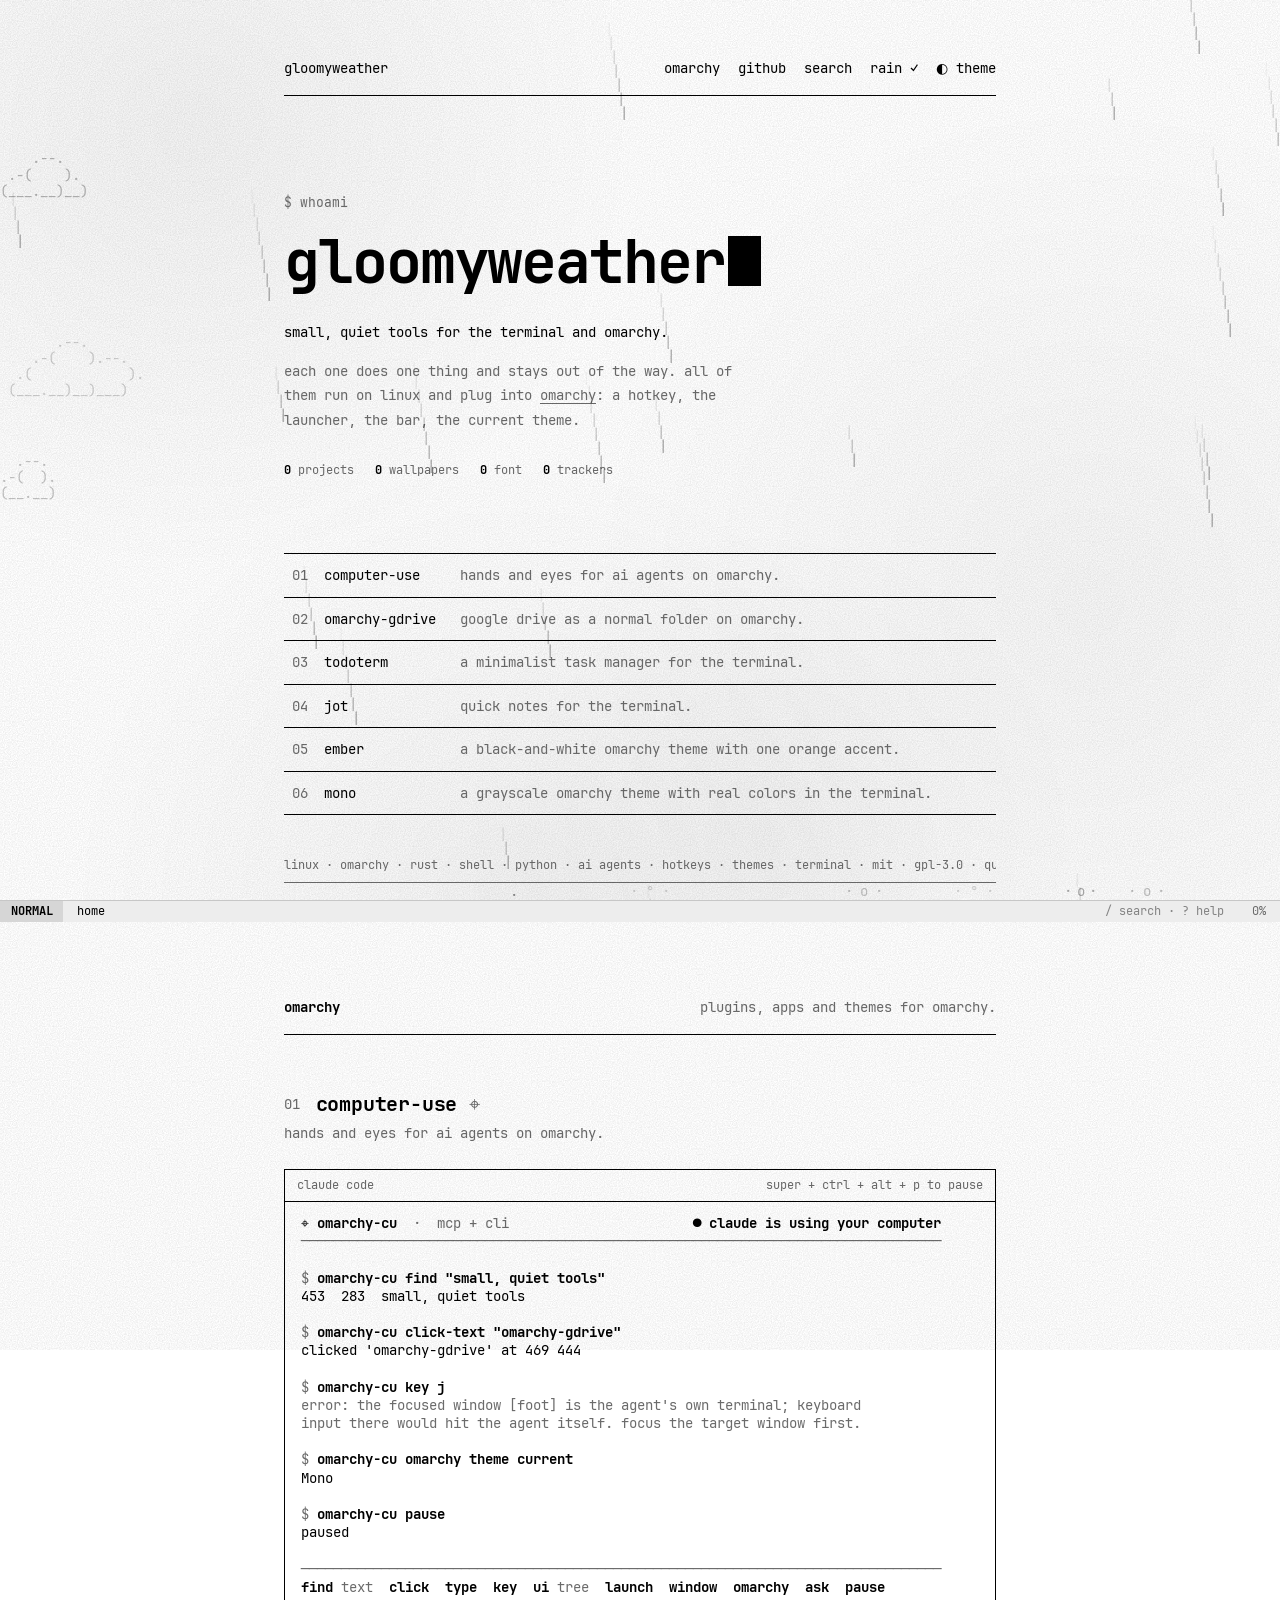
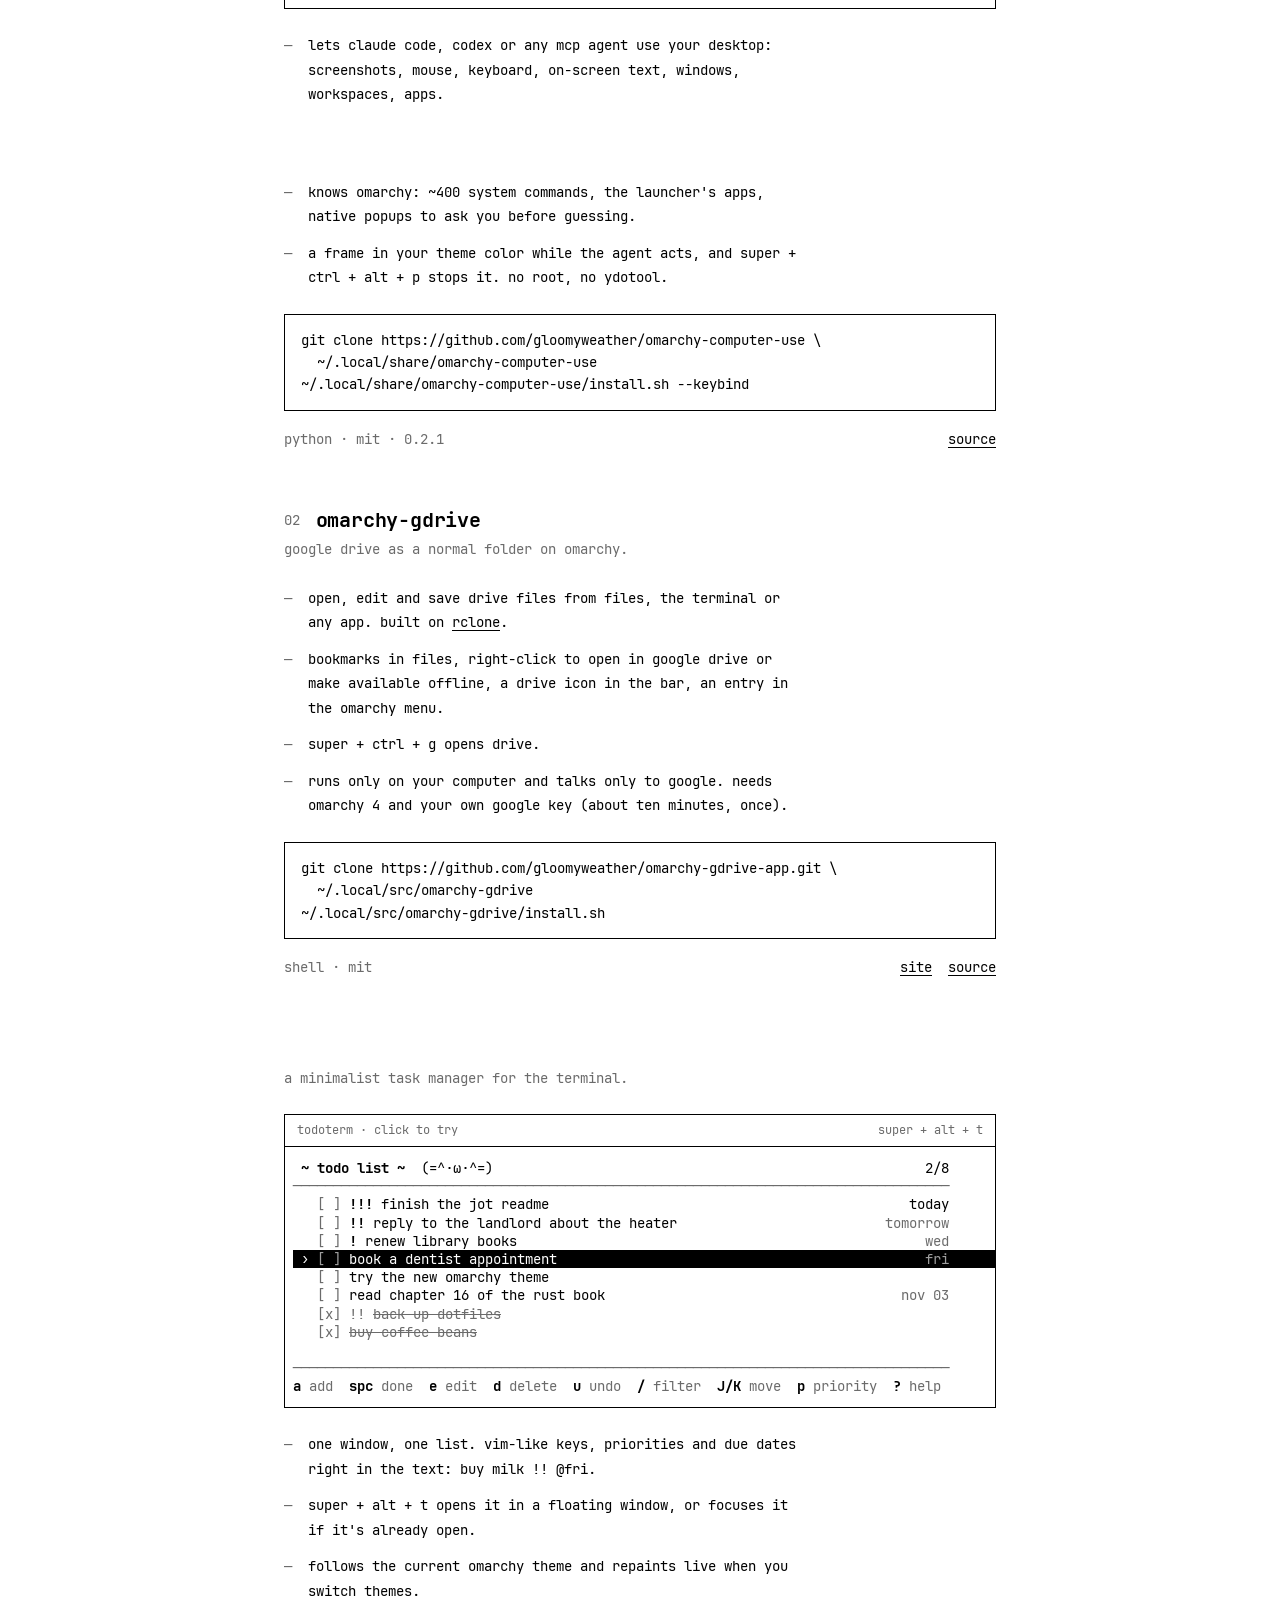
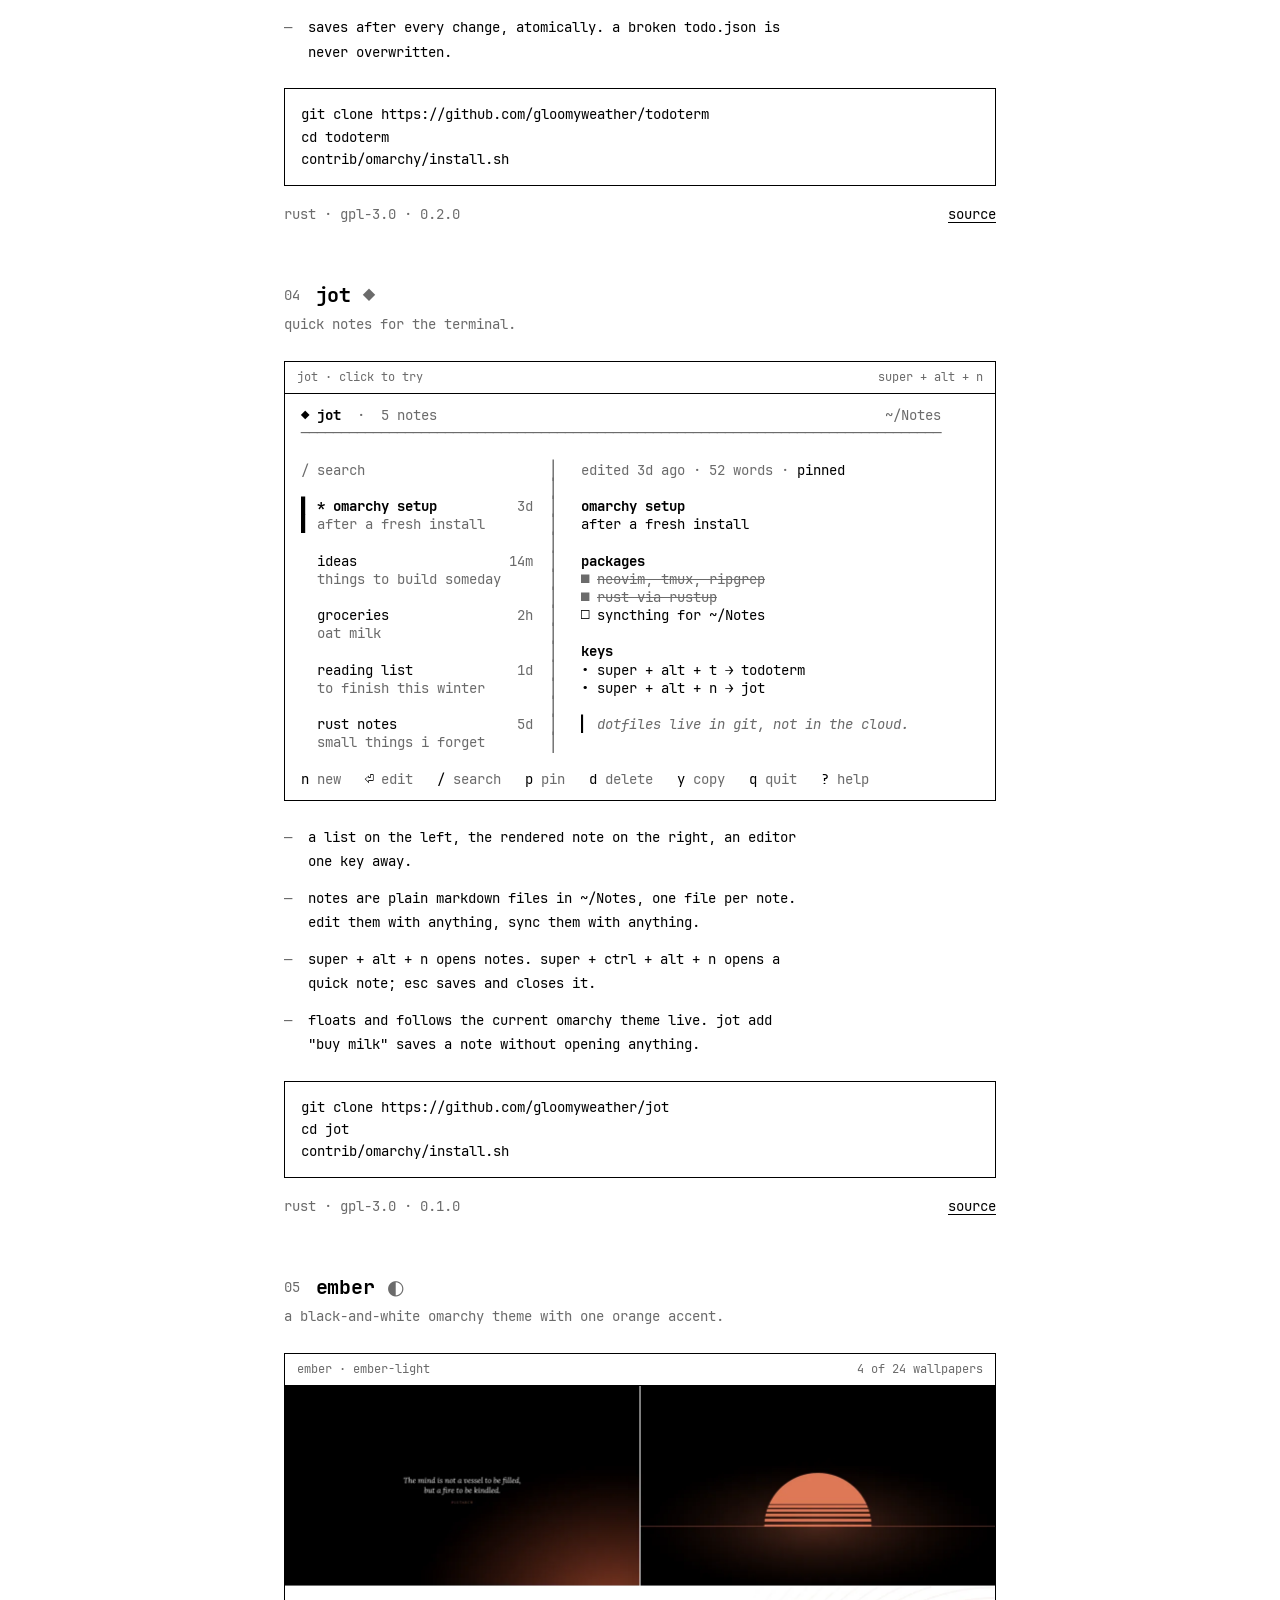
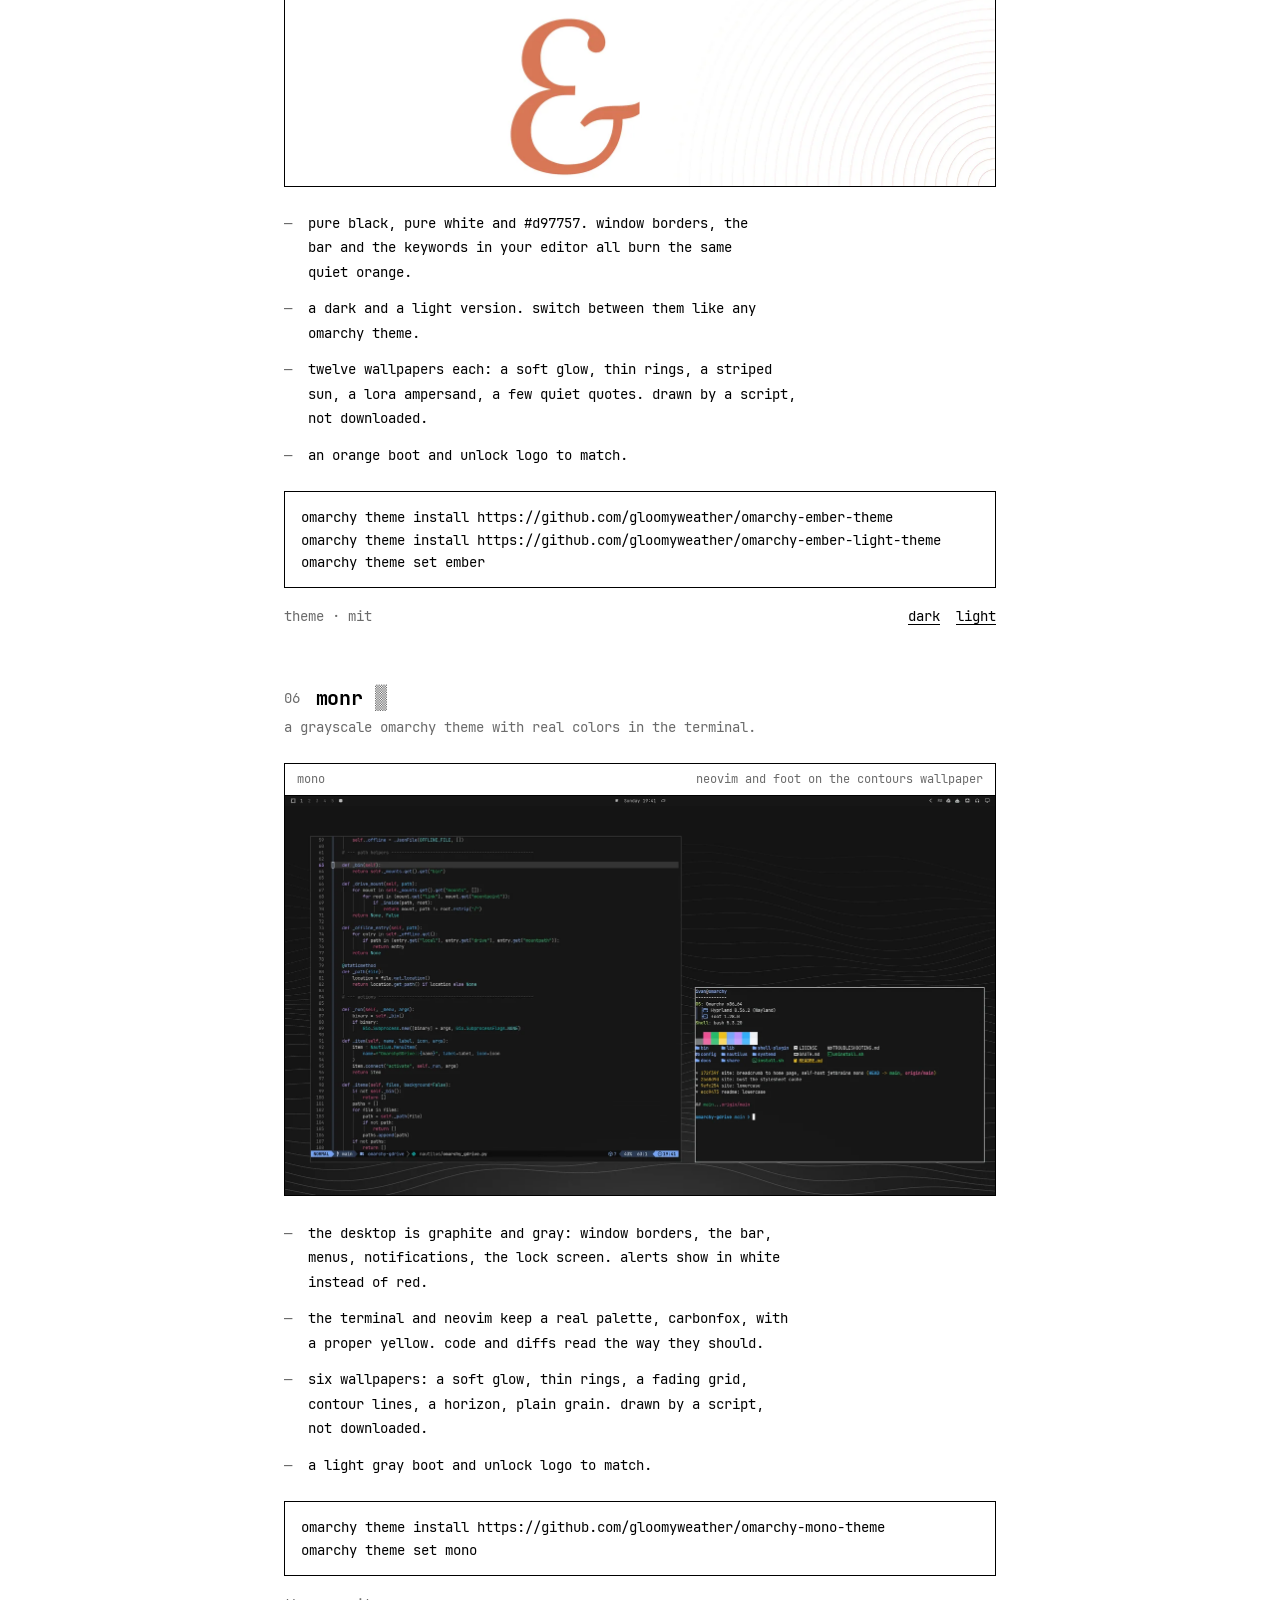
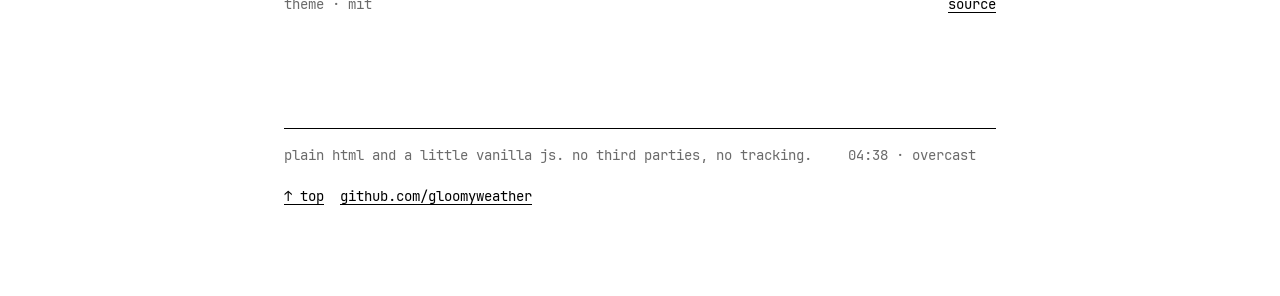
==== commit 0903d565: "computer-use 0.2.1 Co-Authored-By: Claude Opus 5.5 <noreply@anthropic.com>" ====
--- a/index.html
+++ b/index.html
@@ -108,7 +108,7 @@
     <pre class="cmd">git clone https://github.com/gloomyweather/omarchy-computer-use \
   ~/.local/share/omarchy-computer-use
 ~/.local/share/omarchy-computer-use/install.sh --keybind</pre>
-    <p class="meta"><span>python · mit · 0.2.0</span><span><a href="https://github.com/gloomyweather/omarchy-computer-use">source</a></span></p>
+    <p class="meta"><span>python · mit · 0.2.1</span><span><a href="https://github.com/gloomyweather/omarchy-computer-use">source</a></span></p>
   </article>
 
   <article class="project" id="omarchy-gdrive">
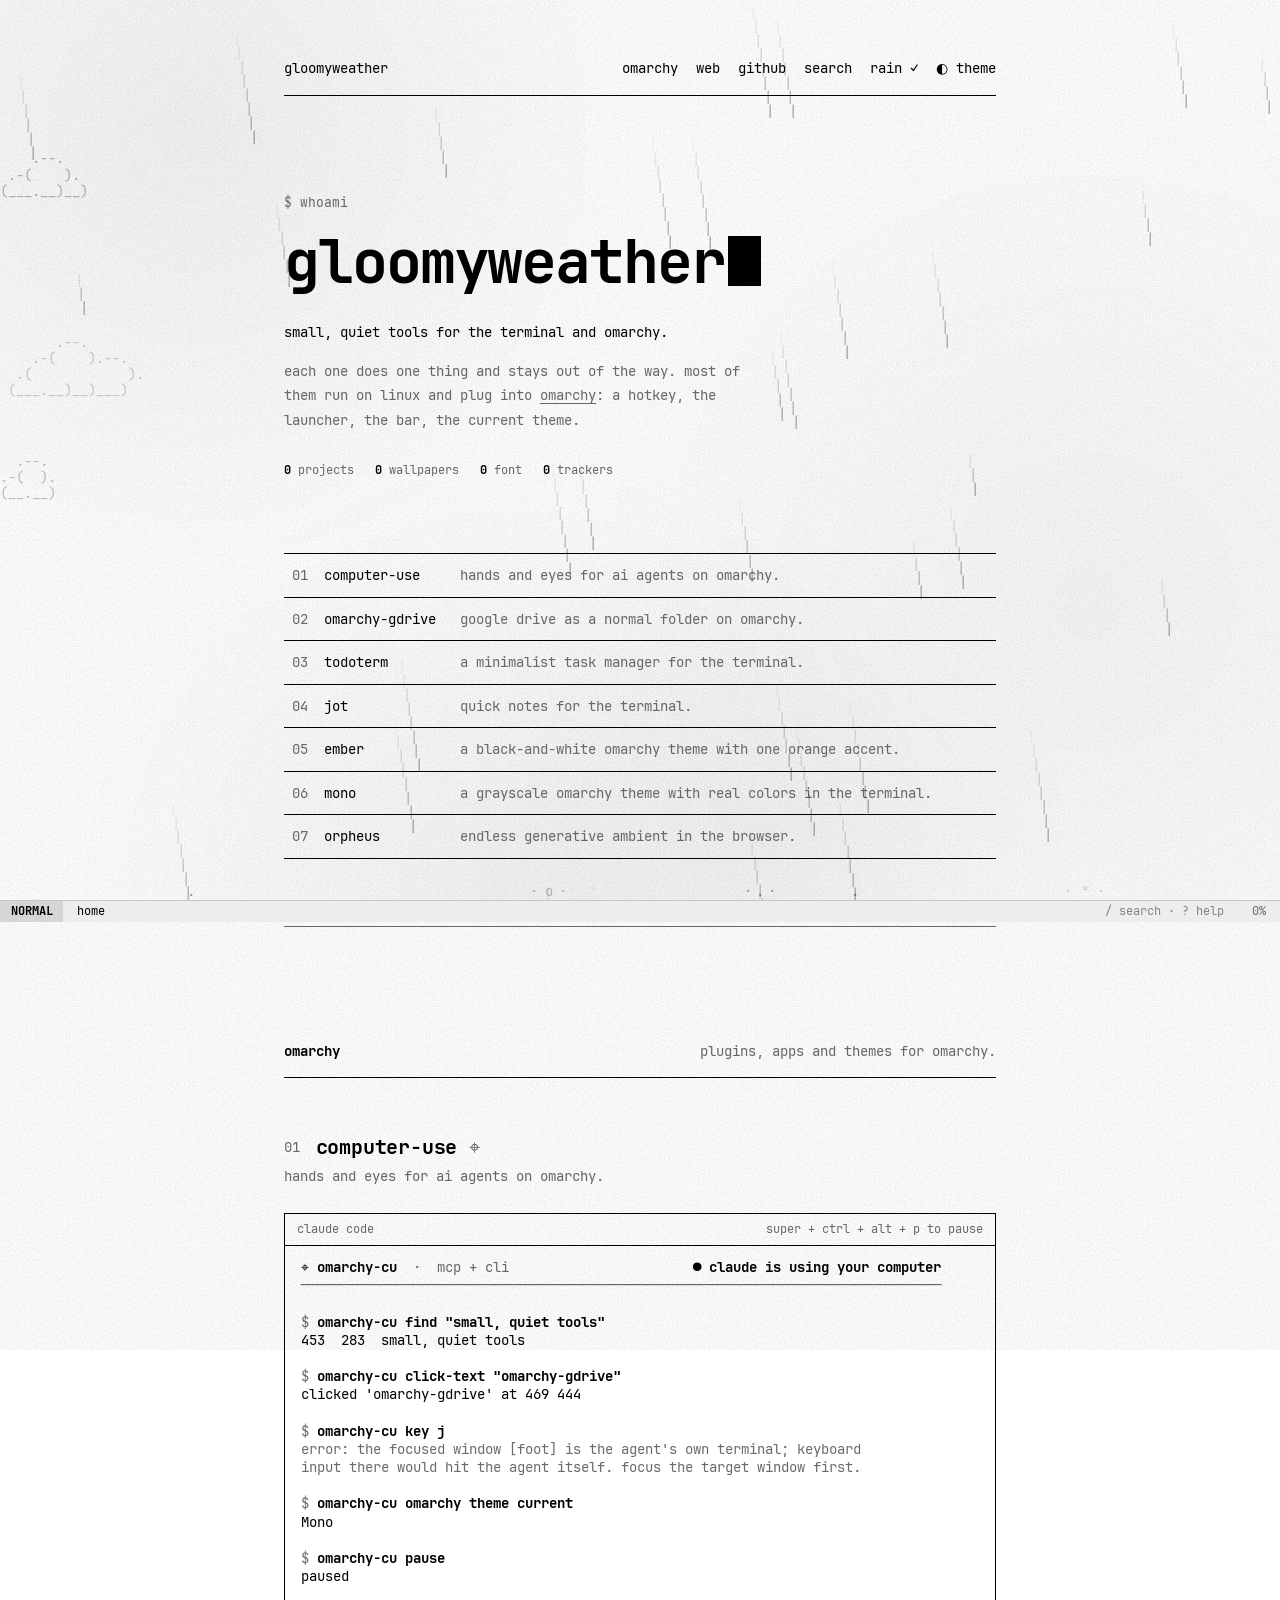
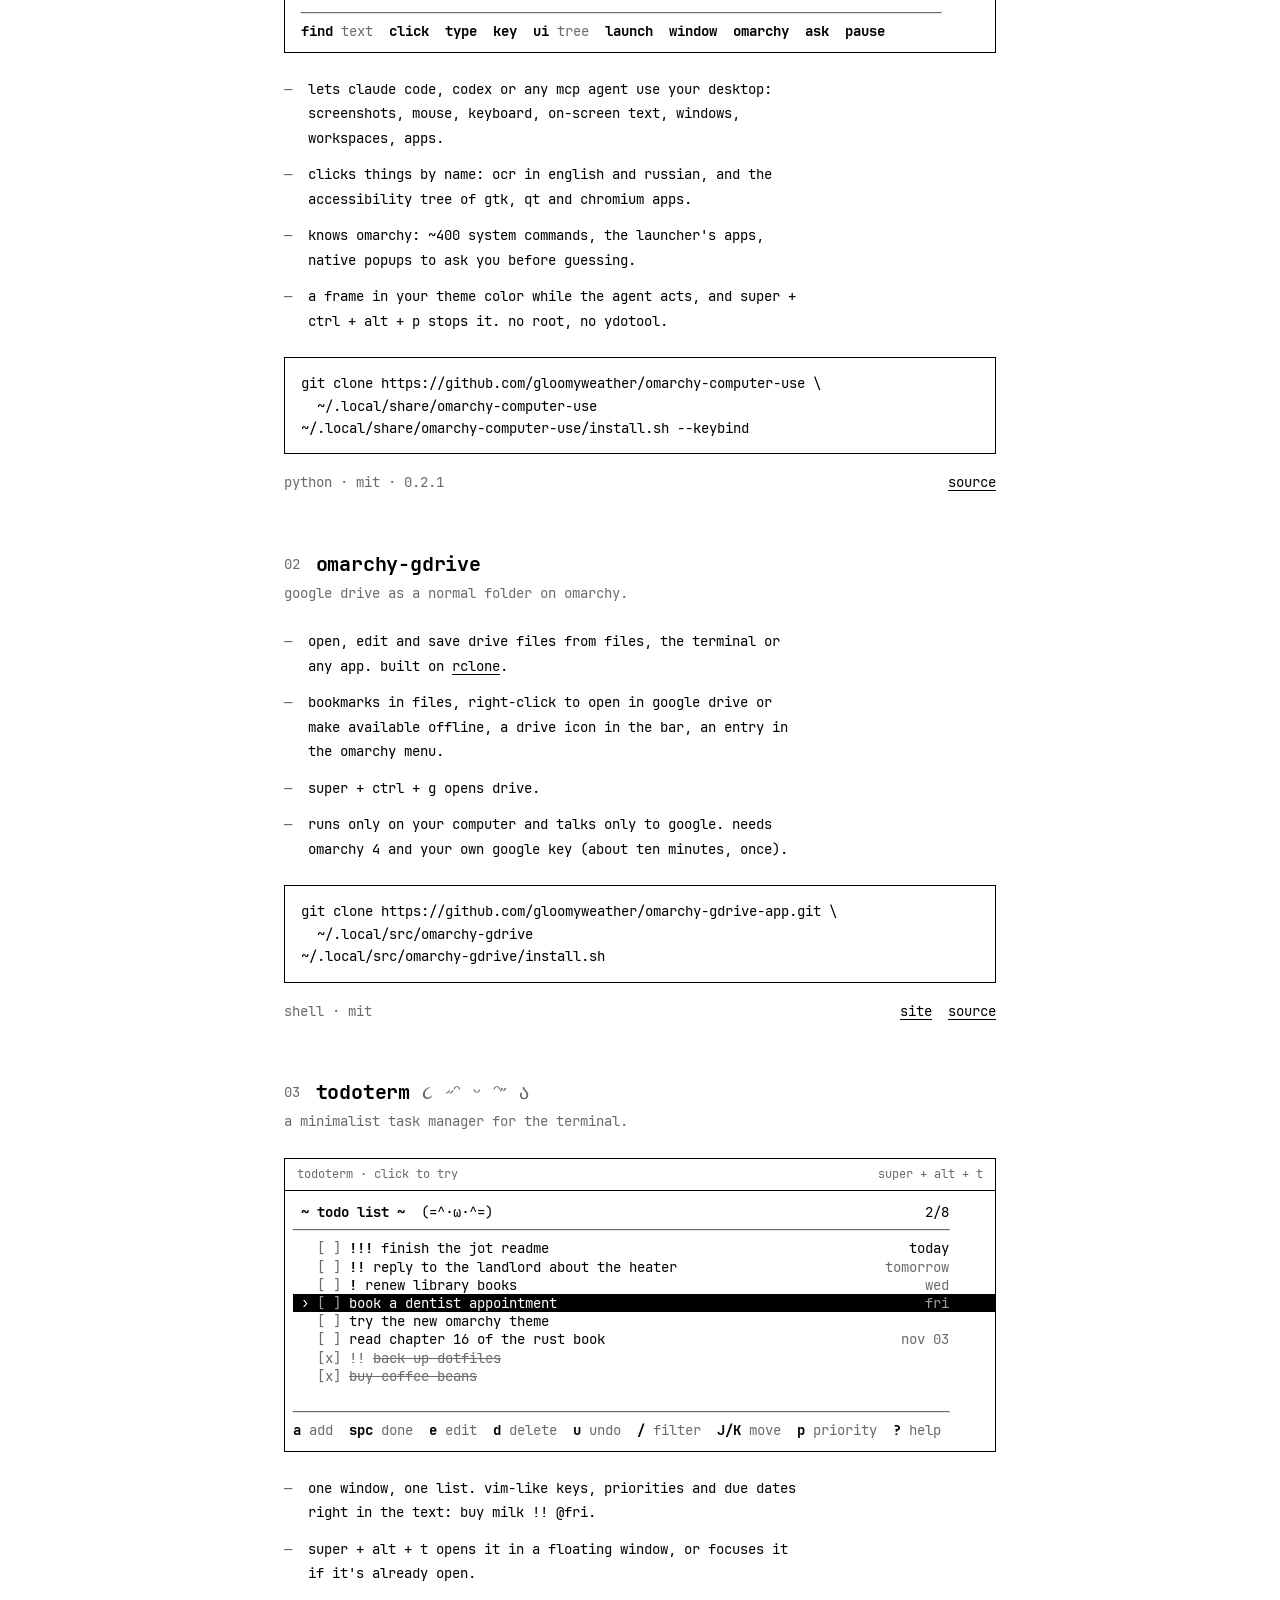
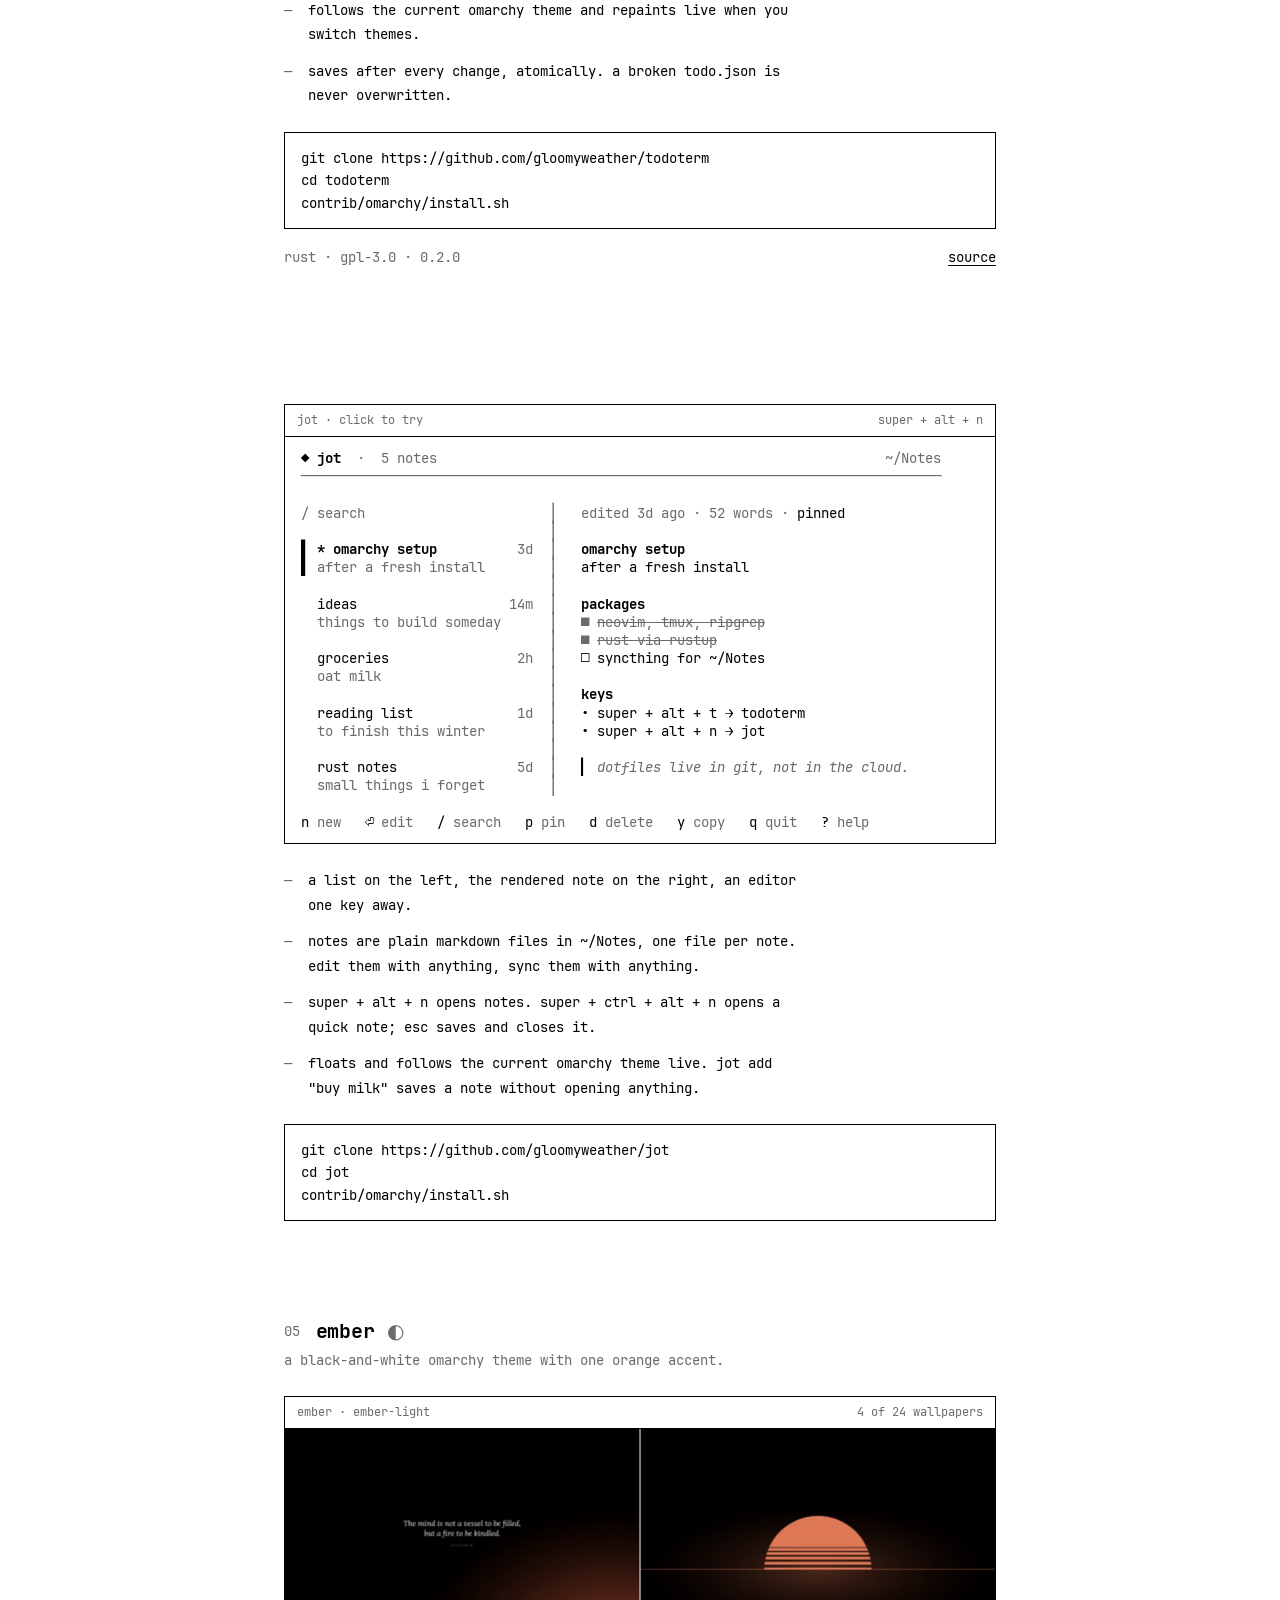
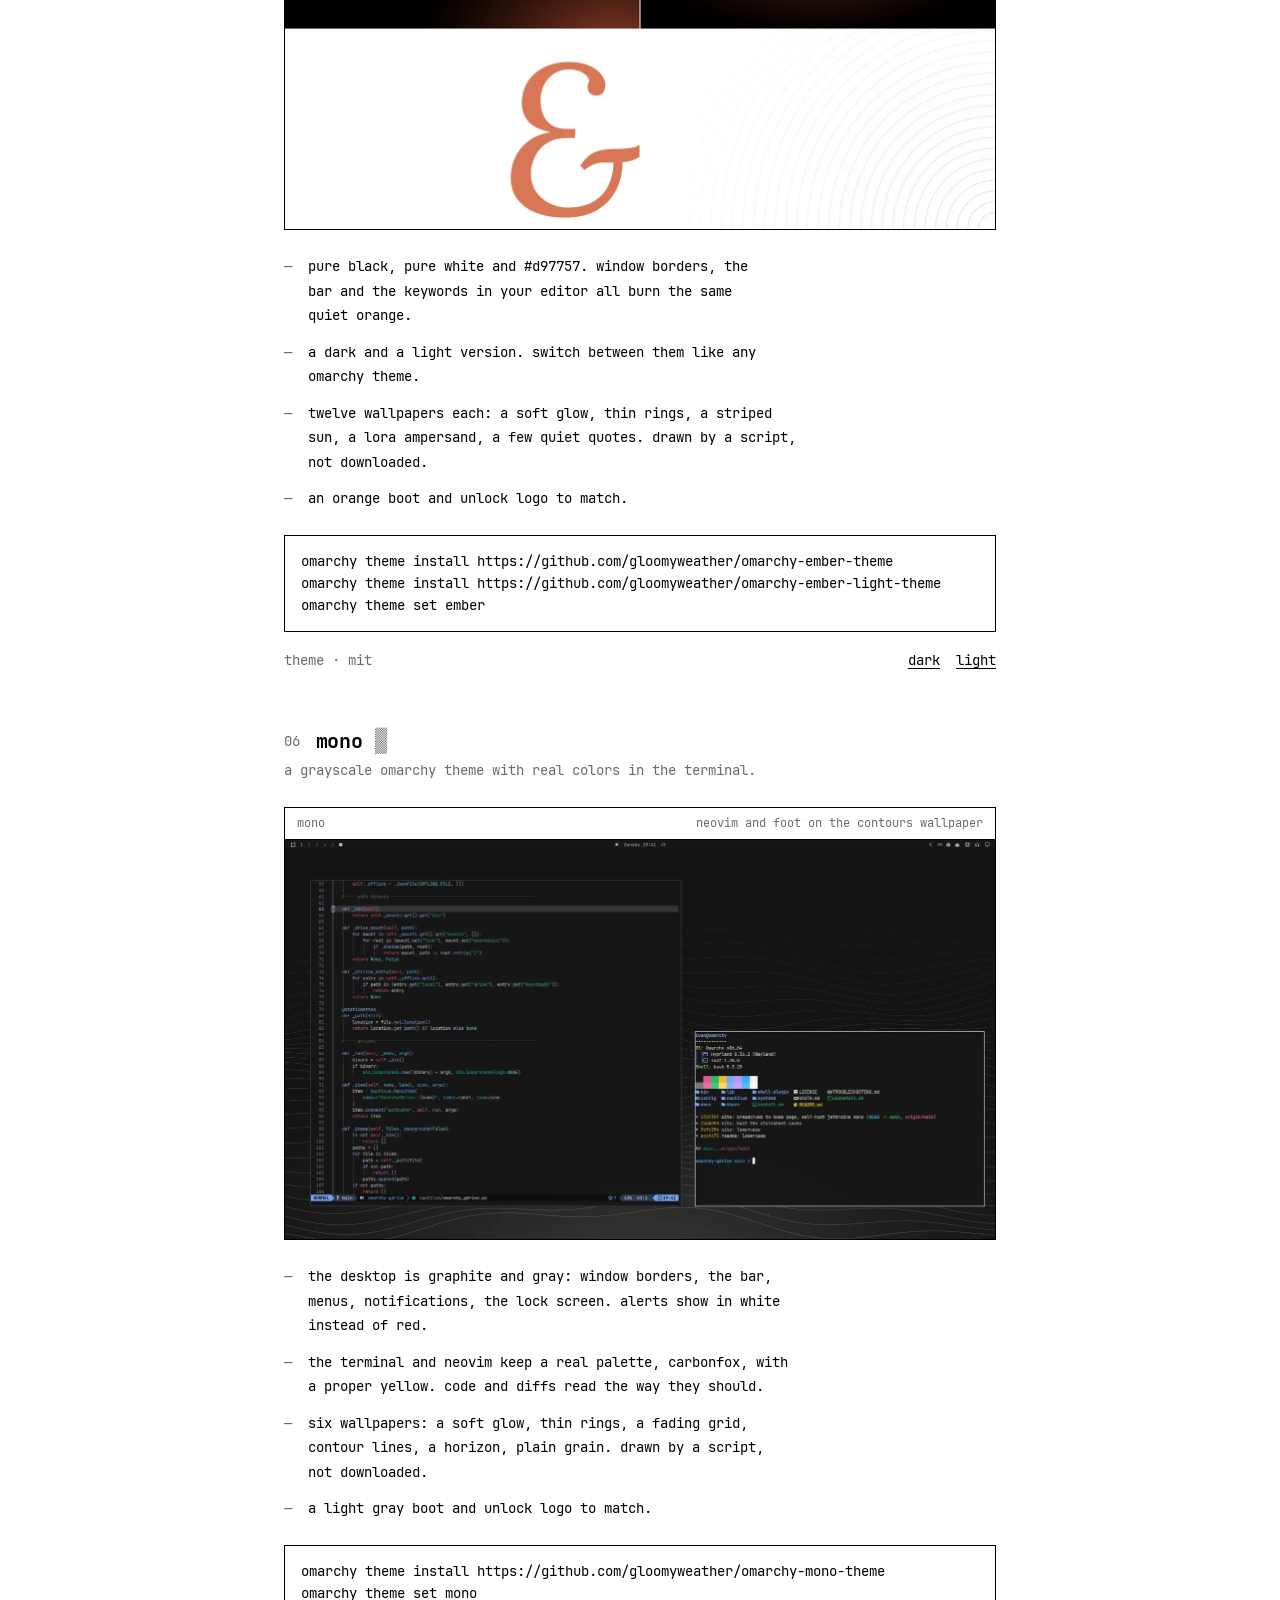
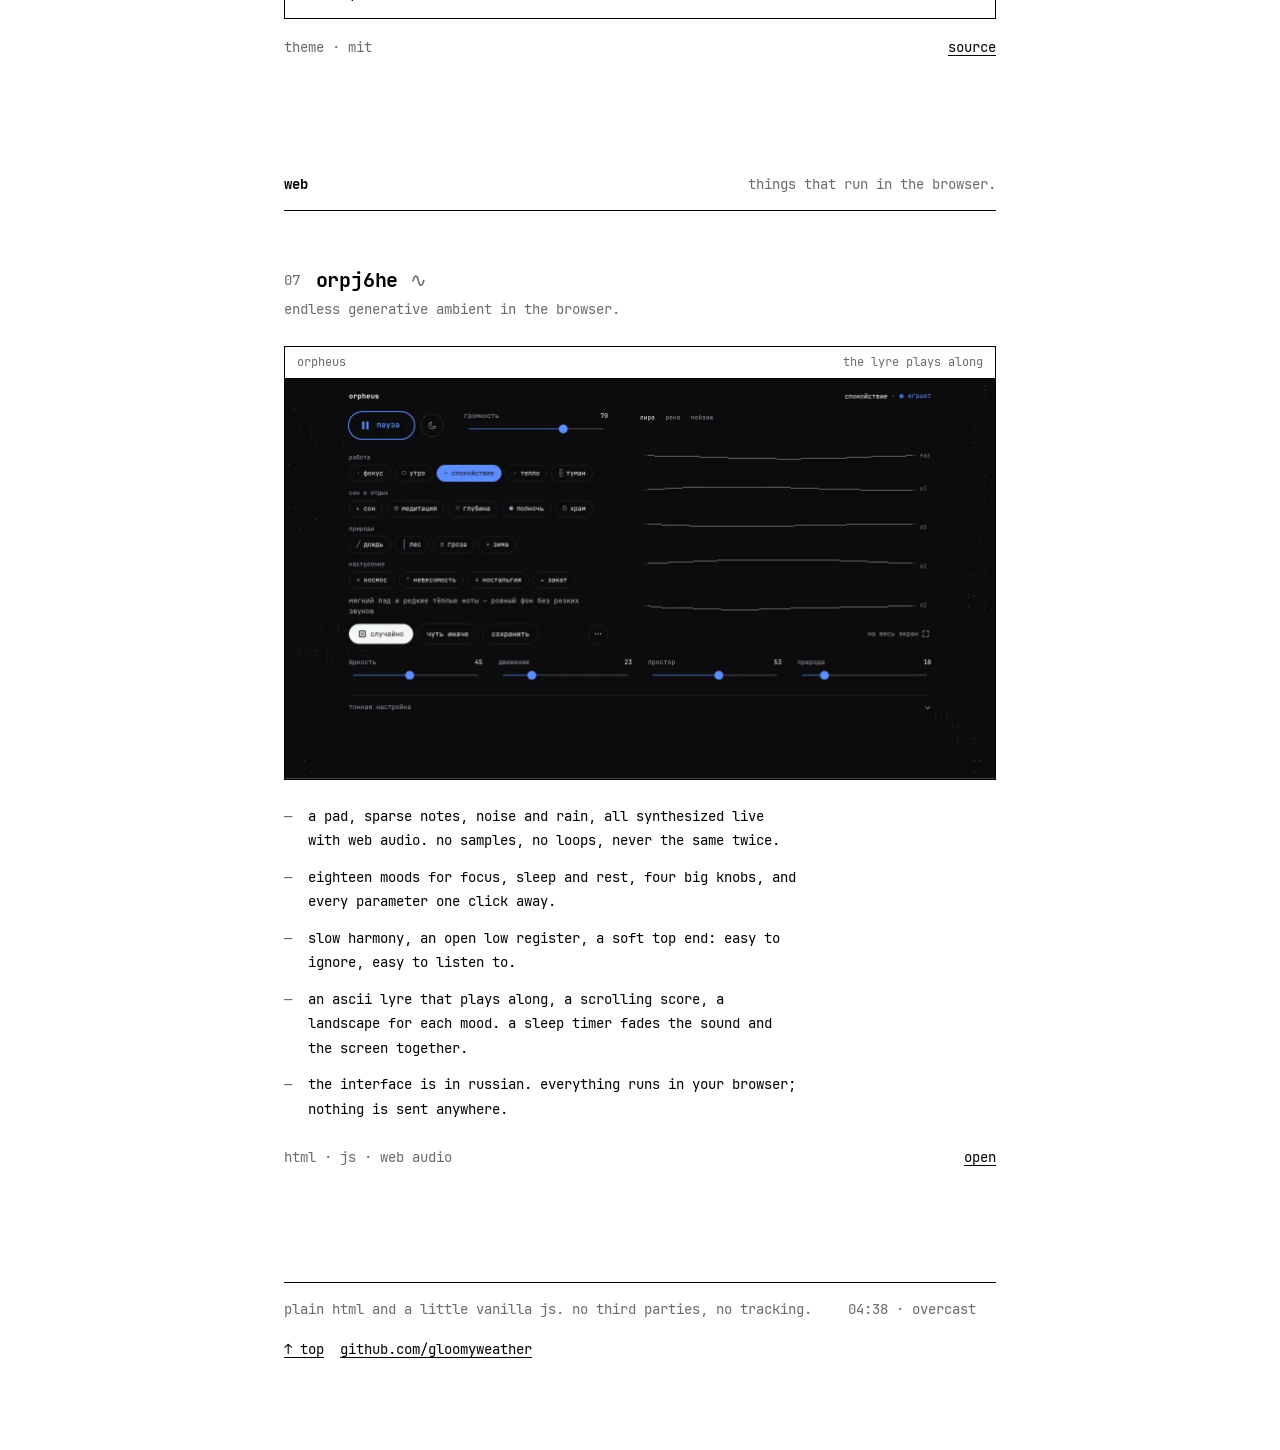
==== commit 7169866e: "add orpheus: generative ambient in the browser a standalone page at /orpheus/ (fonts served locally," ====
--- a/index.html
+++ b/index.html
@@ -21,7 +21,7 @@
 <link rel="preload" href="fonts/JetBrainsMono-Regular.woff2" as="font" type="font/woff2" crossorigin>
 <script>try{var t=localStorage.getItem("theme");if(t)document.documentElement.dataset.theme=t}catch(e){}</script>
 <link rel="stylesheet" href="style.css?v=5">
-<script src="script.js?v=1" defer></script>
+<script src="script.js?v=2" defer></script>
 <script src="demo.js?v=1" defer></script>
 </head>
 <body>
@@ -30,7 +30,7 @@
 <div class="page" id="top">
 <header class="top">
   <a href="./">gloomyweather</a>
-  <nav aria-label="sections"><a href="#omarchy">omarchy</a><a href="https://github.com/gloomyweather">github</a></nav>
+  <nav aria-label="sections"><a href="#omarchy">omarchy</a><a href="#web">web</a><a href="https://github.com/gloomyweather">github</a></nav>
 </header>
 
 <main>
@@ -50,10 +50,10 @@
   <p class="prompt" aria-hidden="true"><span style="--n:8">$ whoami</span></p>
   <h1><span class="type">gloomyweather</span><span class="cur" aria-hidden="true"></span></h1>
   <p class="lead">small, quiet tools for the terminal and omarchy.</p>
-  <p class="more">each one does one thing and stays out of the way. all of them run on linux
+  <p class="more">each one does one thing and stays out of the way. most of them run on linux
   and plug into <a href="https://omarchy.org">omarchy</a>: a hotkey, the launcher, the bar,
   the current theme.</p>
-  <p class="stats"><span><b data-n="6">6</b> projects</span><span><b data-n="30">30</b> wallpapers</span><span><b data-n="1">1</b> font</span><span><b data-n="0">0</b> trackers</span></p>
+  <p class="stats"><span><b data-n="7">7</b> projects</span><span><b data-n="30">30</b> wallpapers</span><span><b data-n="1">1</b> font</span><span><b data-n="0">0</b> trackers</span></p>
 </section>
 
 <nav class="index" aria-label="projects">
@@ -64,6 +64,7 @@
     <li><a href="#jot"><span class="n">04</span><span class="name">jot</span><span class="tag">quick notes for the terminal.</span></a></li>
     <li><a href="#ember"><span class="n">05</span><span class="name">ember</span><span class="tag">a black-and-white omarchy theme with one orange accent.</span></a></li>
     <li><a href="#mono"><span class="n">06</span><span class="name">mono</span><span class="tag">a grayscale omarchy theme with real colors in the terminal.</span></a></li>
+    <li><a href="#orpheus"><span class="n">07</span><span class="name">orpheus</span><span class="tag">endless generative ambient in the browser.</span></a></li>
   </ol>
 </nav>
 
@@ -218,6 +219,27 @@
     <pre class="cmd">omarchy theme install https://github.com/gloomyweather/omarchy-mono-theme
 omarchy theme set mono</pre>
     <p class="meta"><span>theme · mit</span><span><a href="https://github.com/gloomyweather/omarchy-mono-theme">source</a></span></p>
+  </article>
+</section>
+
+<section class="group" id="web" aria-labelledby="web-h">
+  <header><h2 id="web-h">web</h2><p>things that run in the browser.</p></header>
+
+  <article class="project" id="orpheus">
+    <h3><span class="n">07</span>orpheus<span class="mark pulse" aria-hidden="true">∿</span></h3>
+    <p class="tagline">endless generative ambient in the browser.</p>
+    <figure class="win">
+      <figcaption><span>orpheus</span><span>the lyre plays along</span></figcaption>
+      <img class="shot" src="orpheus.webp" width="1424" height="802" loading="lazy" decoding="async" alt="orpheus in dark mode: a play button, mood presets grouped by purpose, four big knobs and an ascii lyre whose strings follow the chord that is playing">
+    </figure>
+    <ul>
+      <li>a pad, sparse notes, noise and rain, all synthesized live with web audio. no samples, no loops, never the same twice.</li>
+      <li>eighteen moods for focus, sleep and rest, four big knobs, and every parameter one click away.</li>
+      <li>slow harmony, an open low register, a soft top end: easy to ignore, easy to listen to.</li>
+      <li>an ascii lyre that plays along, a scrolling score, a landscape for each mood. a sleep timer fades the sound and the screen together.</li>
+      <li>the interface is in russian. everything runs in your browser; nothing is sent anywhere.</li>
+    </ul>
+    <p class="meta"><span>html · js · web audio</span><span><a href="orpheus/">open</a></span></p>
   </article>
 </section>
 </main>
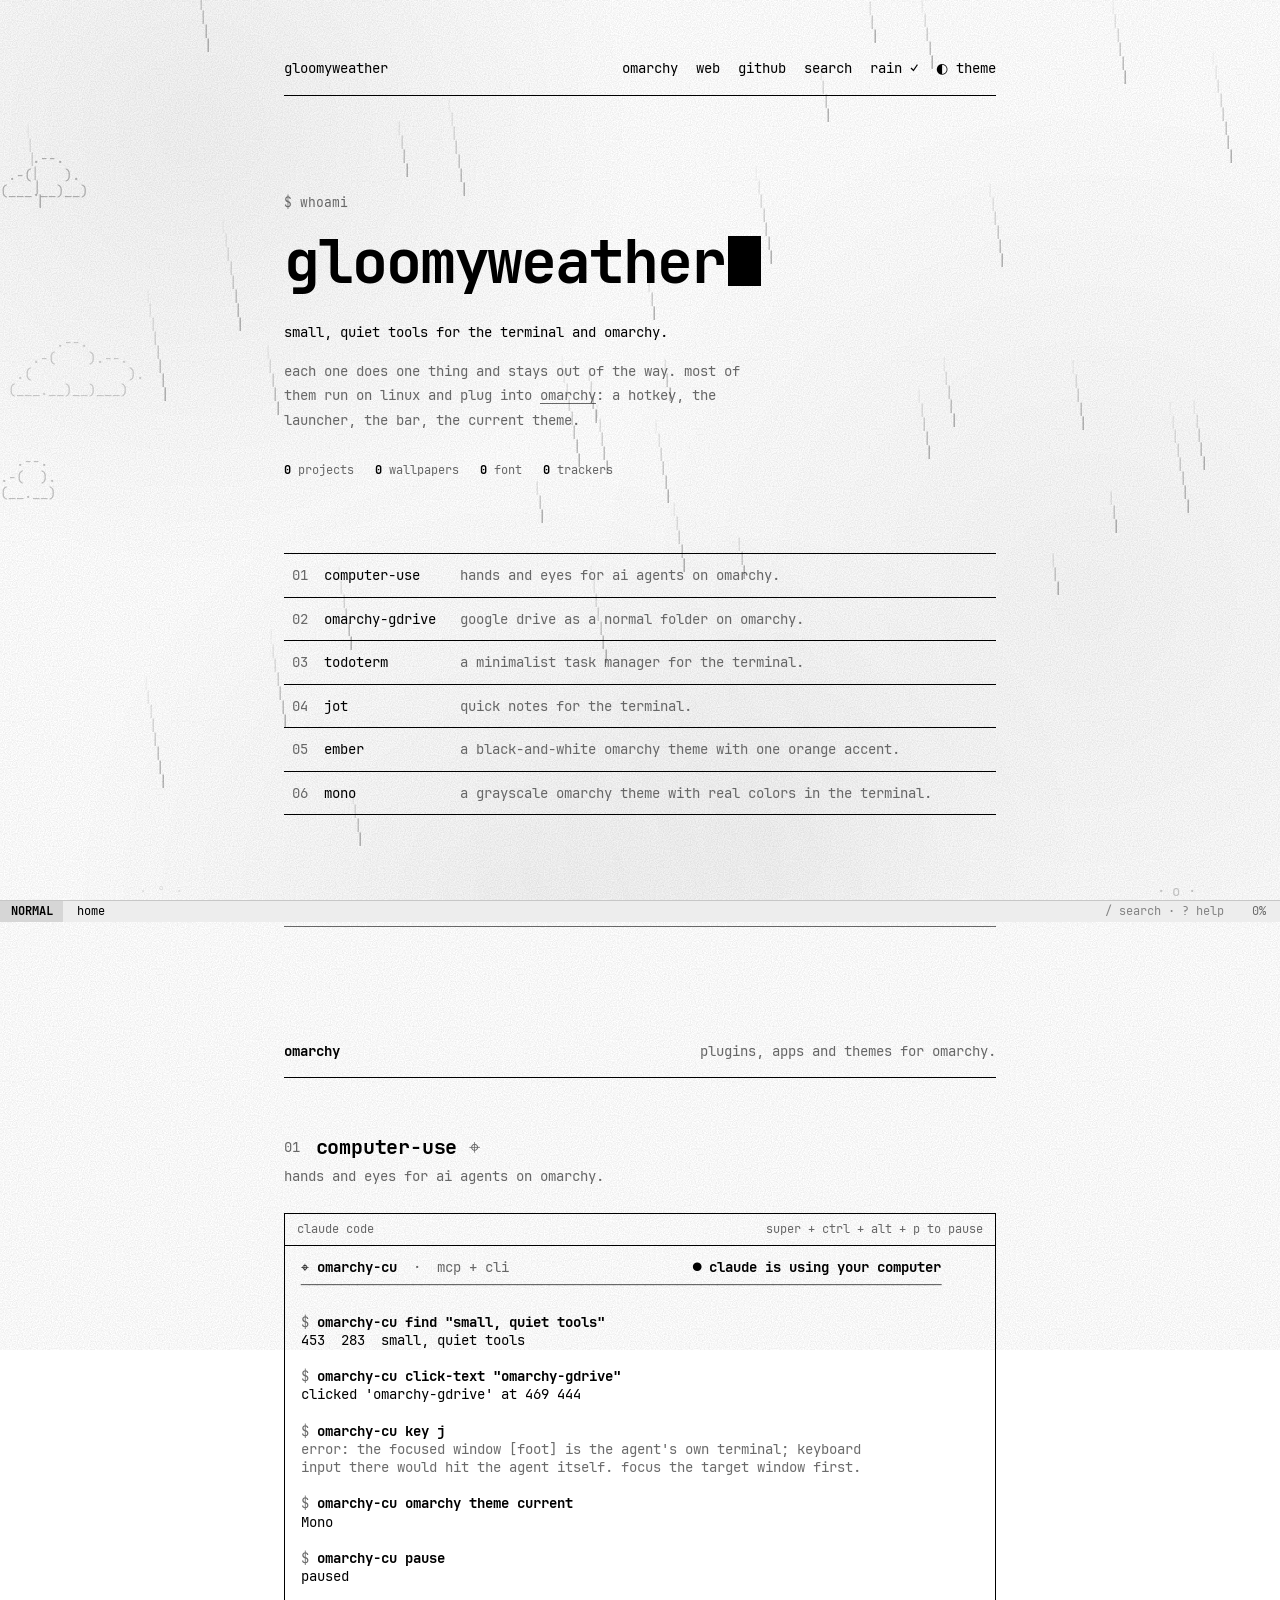
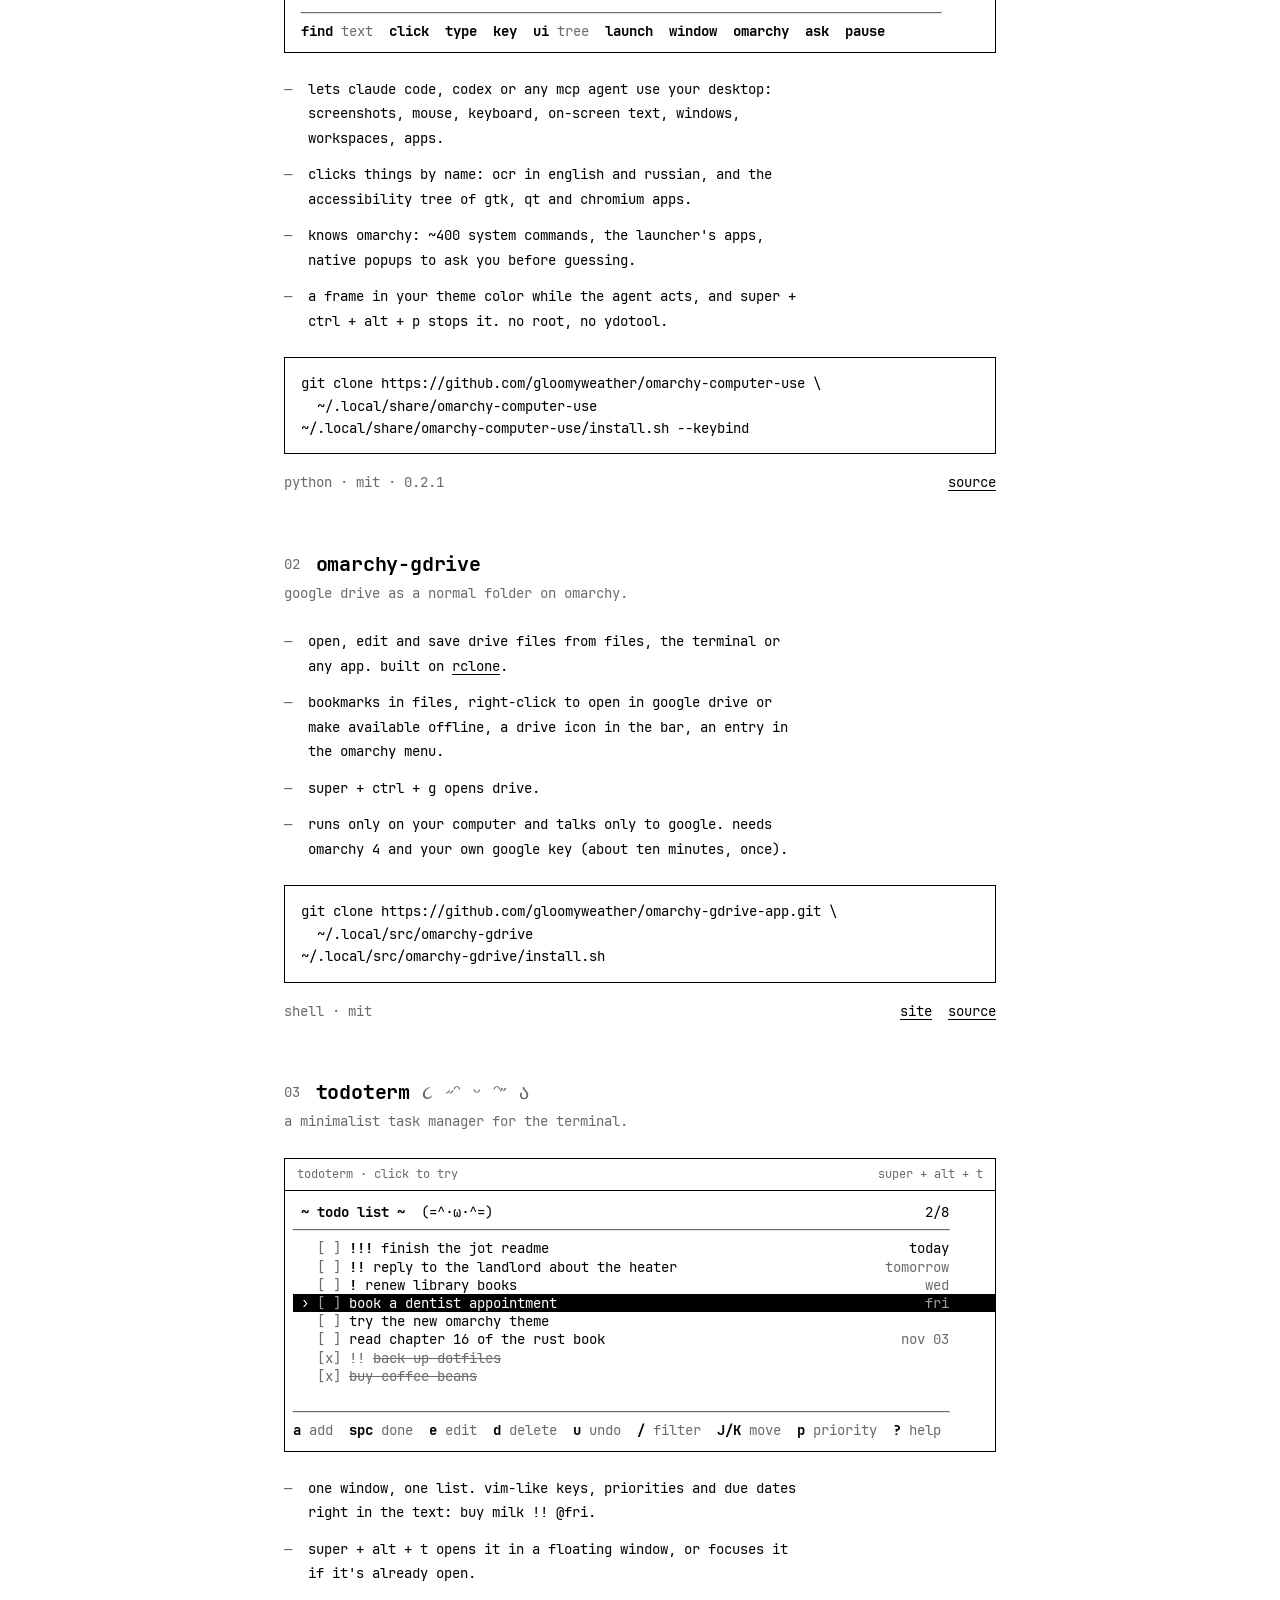
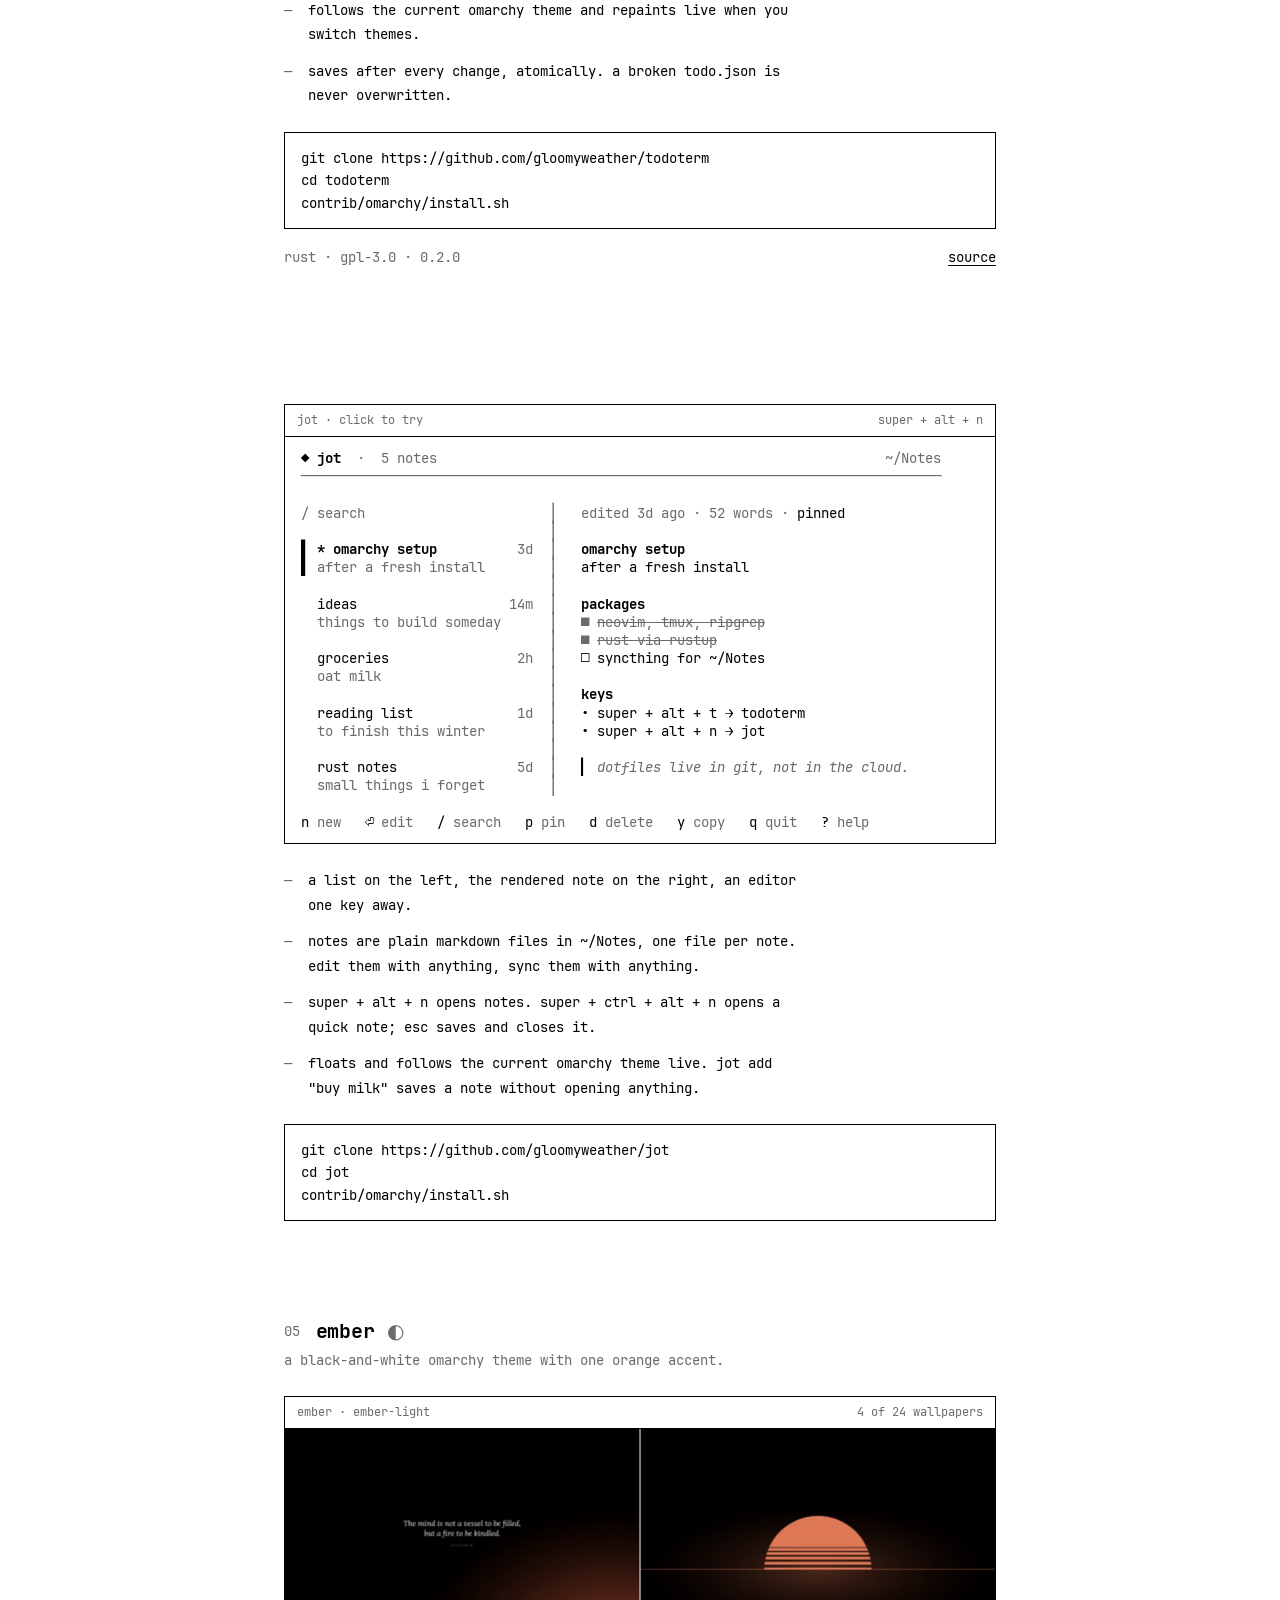
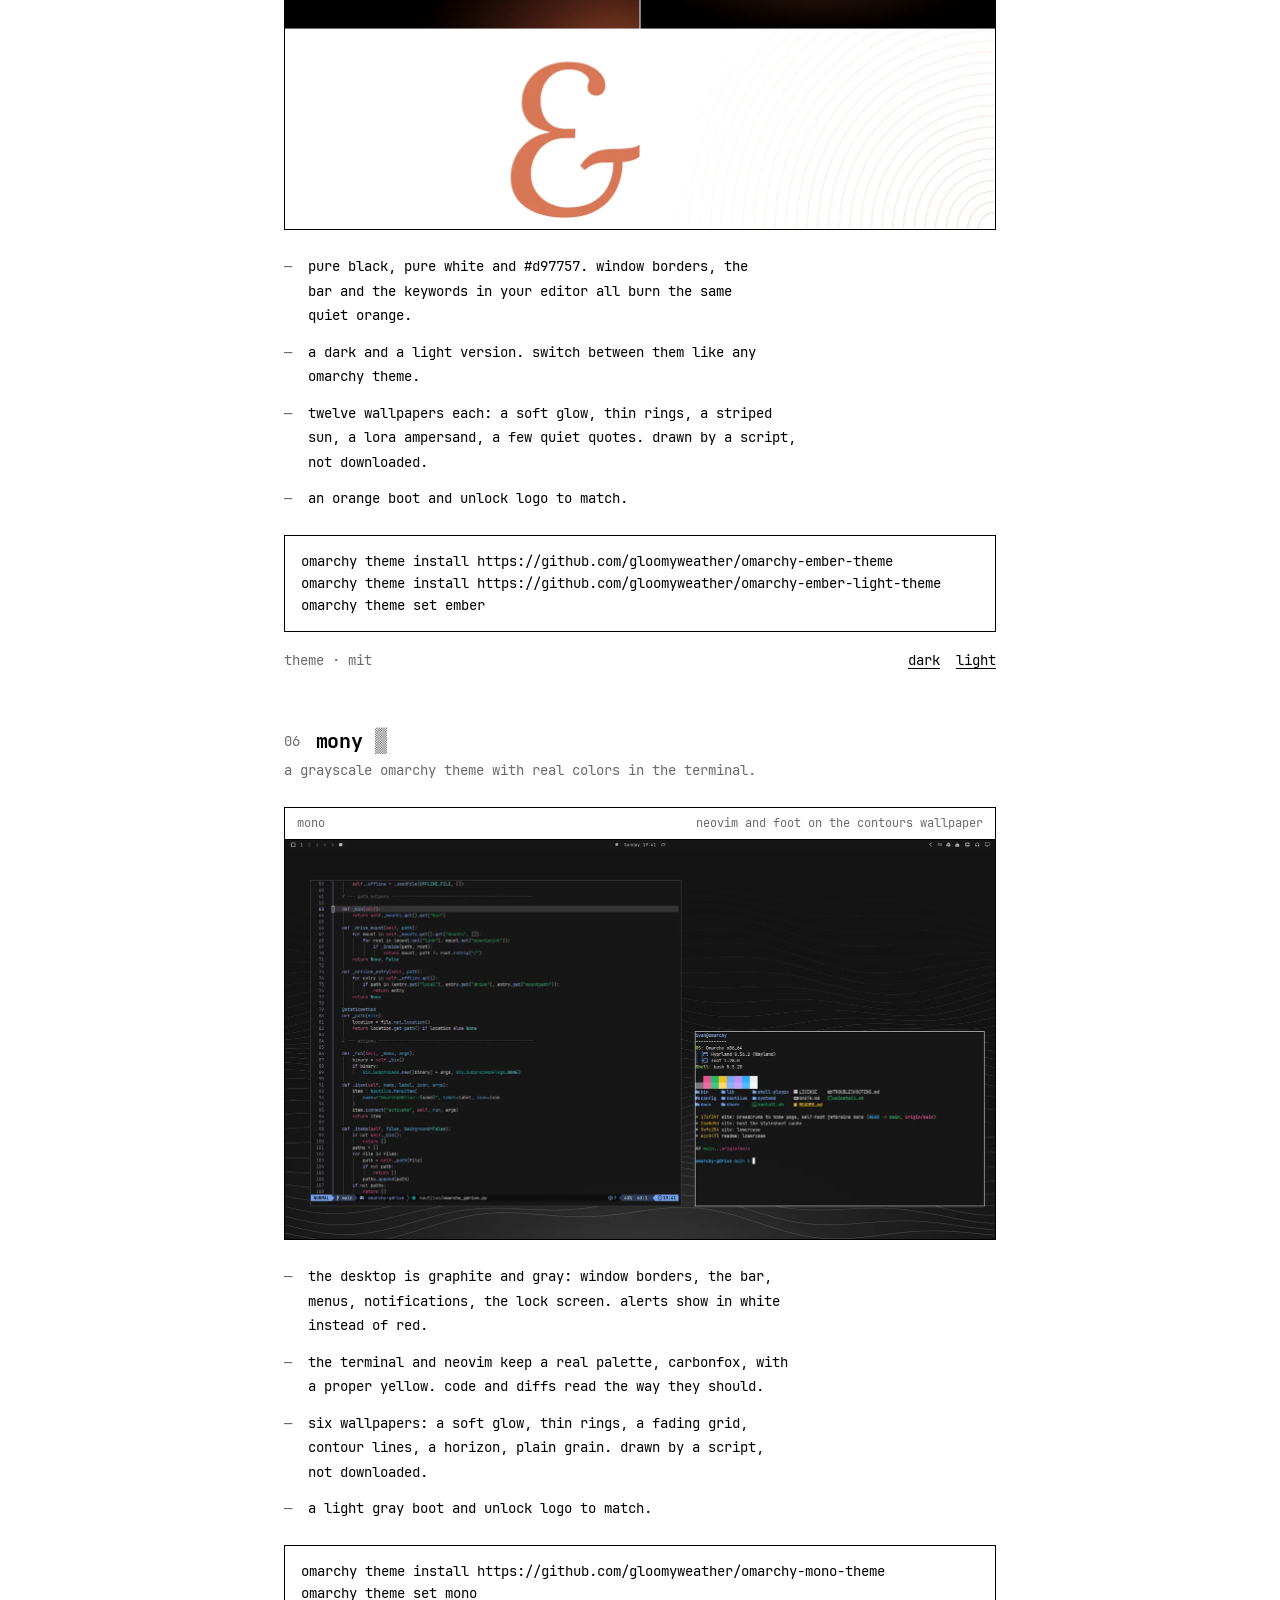
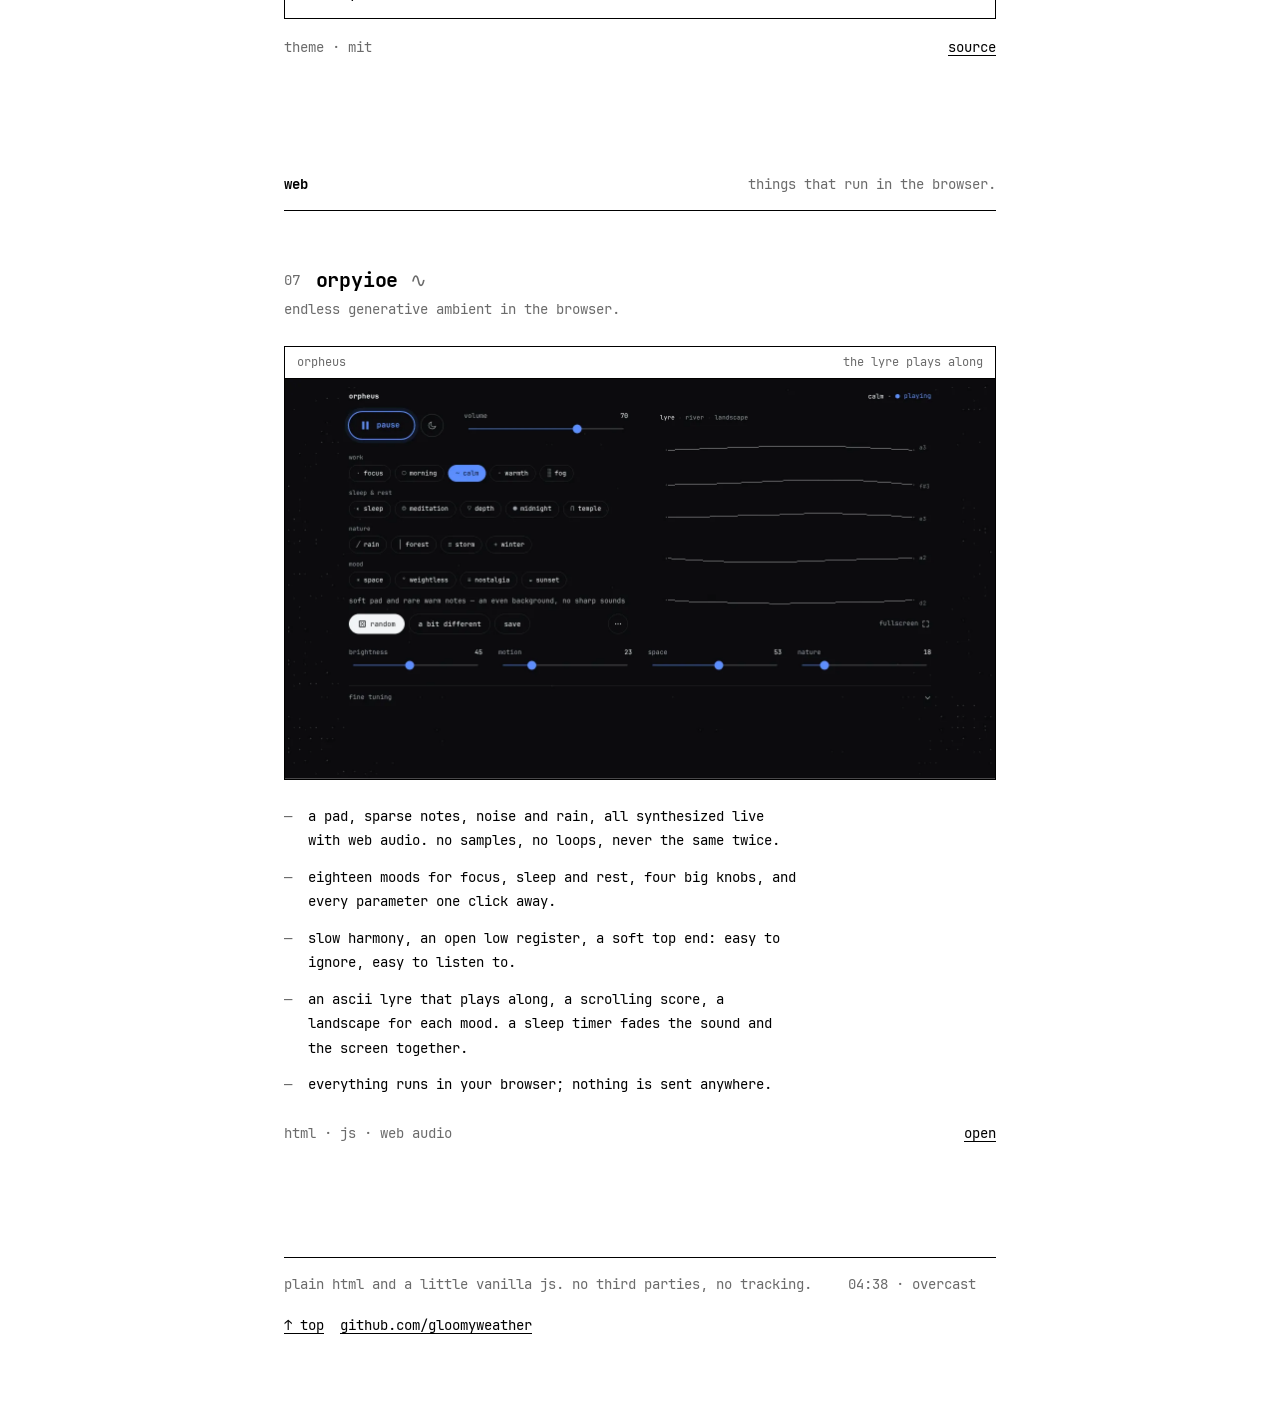
==== commit cec80837: "orpheus: english interface, updated card and screenshot Co-Authored-By: Claude Opus 5.5 <noreply@ant" ====
--- a/index.html
+++ b/index.html
@@ -230,14 +230,14 @@
     <p class="tagline">endless generative ambient in the browser.</p>
     <figure class="win">
       <figcaption><span>orpheus</span><span>the lyre plays along</span></figcaption>
-      <img class="shot" src="orpheus.webp" width="1424" height="802" loading="lazy" decoding="async" alt="orpheus in dark mode: a play button, mood presets grouped by purpose, four big knobs and an ascii lyre whose strings follow the chord that is playing">
+      <img class="shot" src="orpheus.webp?v=2" width="1424" height="802" loading="lazy" decoding="async" alt="orpheus in dark mode: a play button, mood presets grouped by purpose, four big knobs and an ascii lyre whose strings follow the chord that is playing">
     </figure>
     <ul>
       <li>a pad, sparse notes, noise and rain, all synthesized live with web audio. no samples, no loops, never the same twice.</li>
       <li>eighteen moods for focus, sleep and rest, four big knobs, and every parameter one click away.</li>
       <li>slow harmony, an open low register, a soft top end: easy to ignore, easy to listen to.</li>
       <li>an ascii lyre that plays along, a scrolling score, a landscape for each mood. a sleep timer fades the sound and the screen together.</li>
-      <li>the interface is in russian. everything runs in your browser; nothing is sent anywhere.</li>
+      <li>everything runs in your browser; nothing is sent anywhere.</li>
     </ul>
     <p class="meta"><span>html · js · web audio</span><span><a href="orpheus/">open</a></span></p>
   </article>
